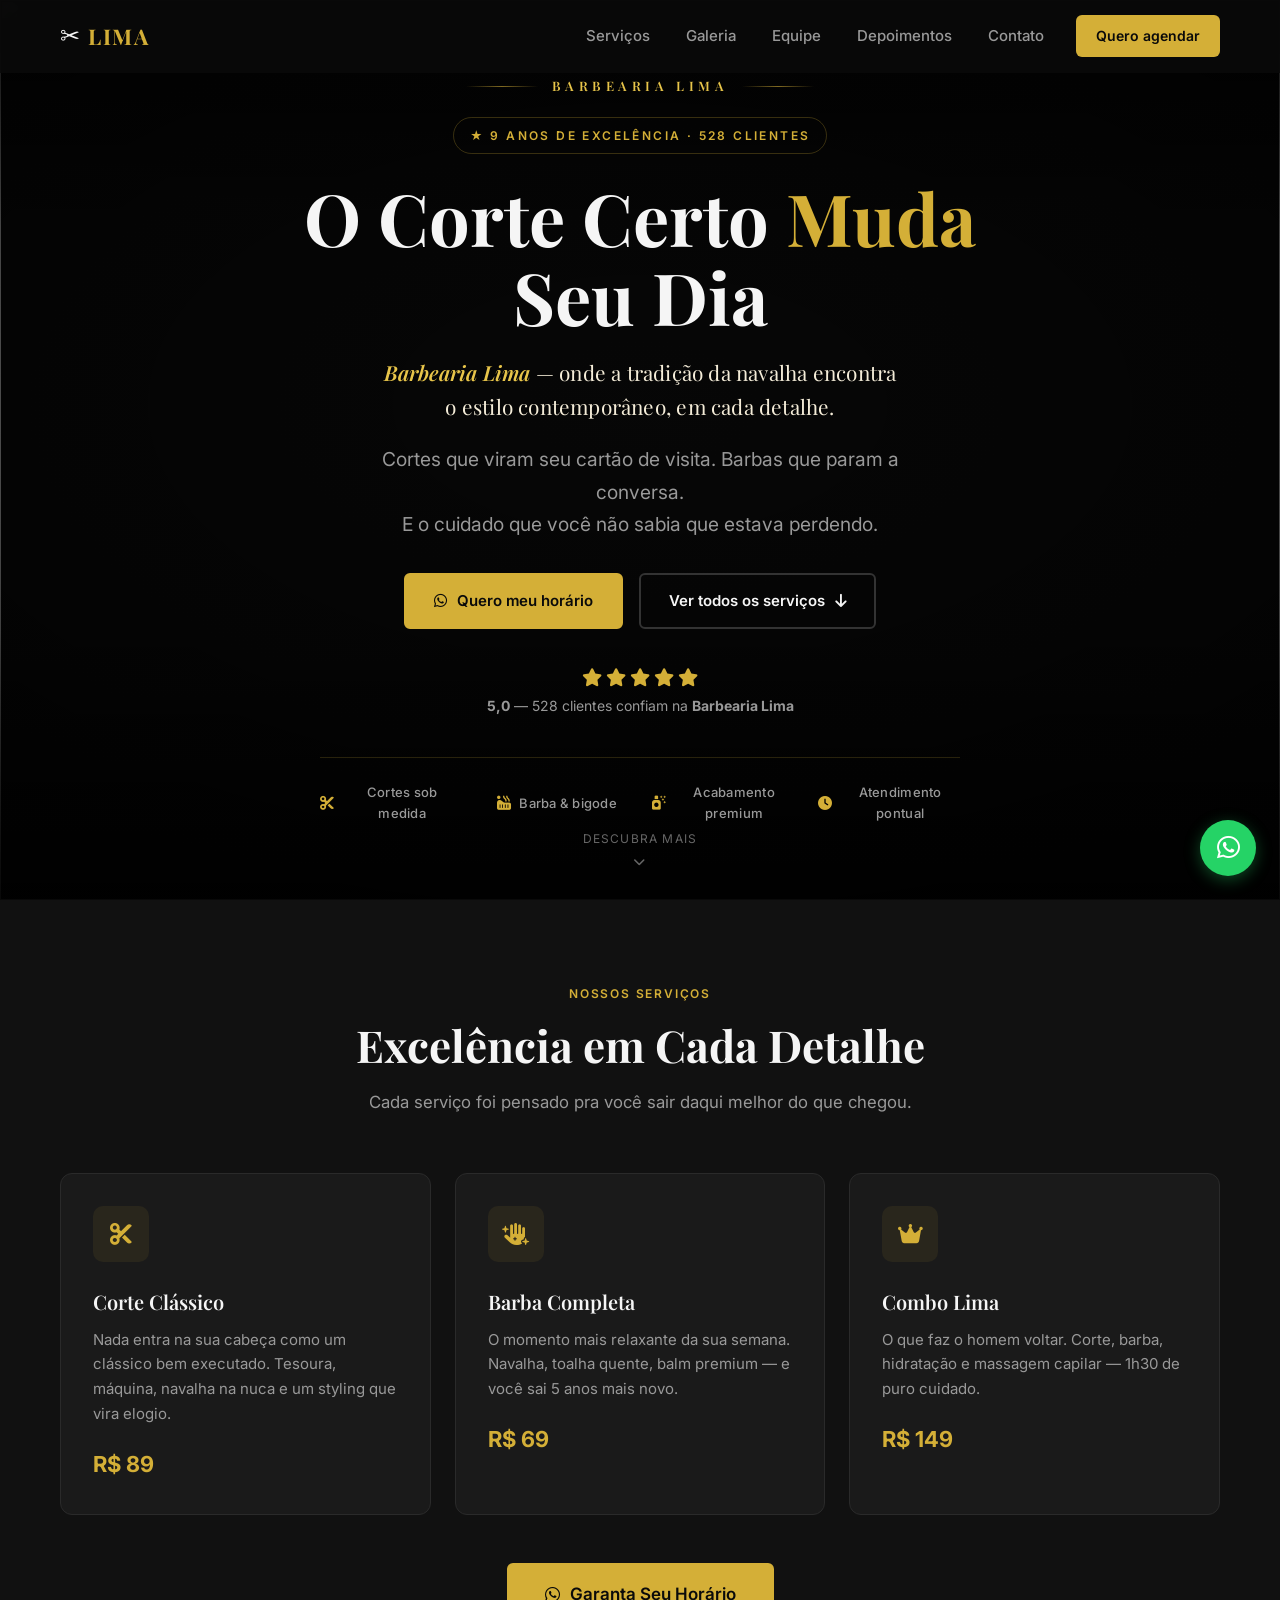
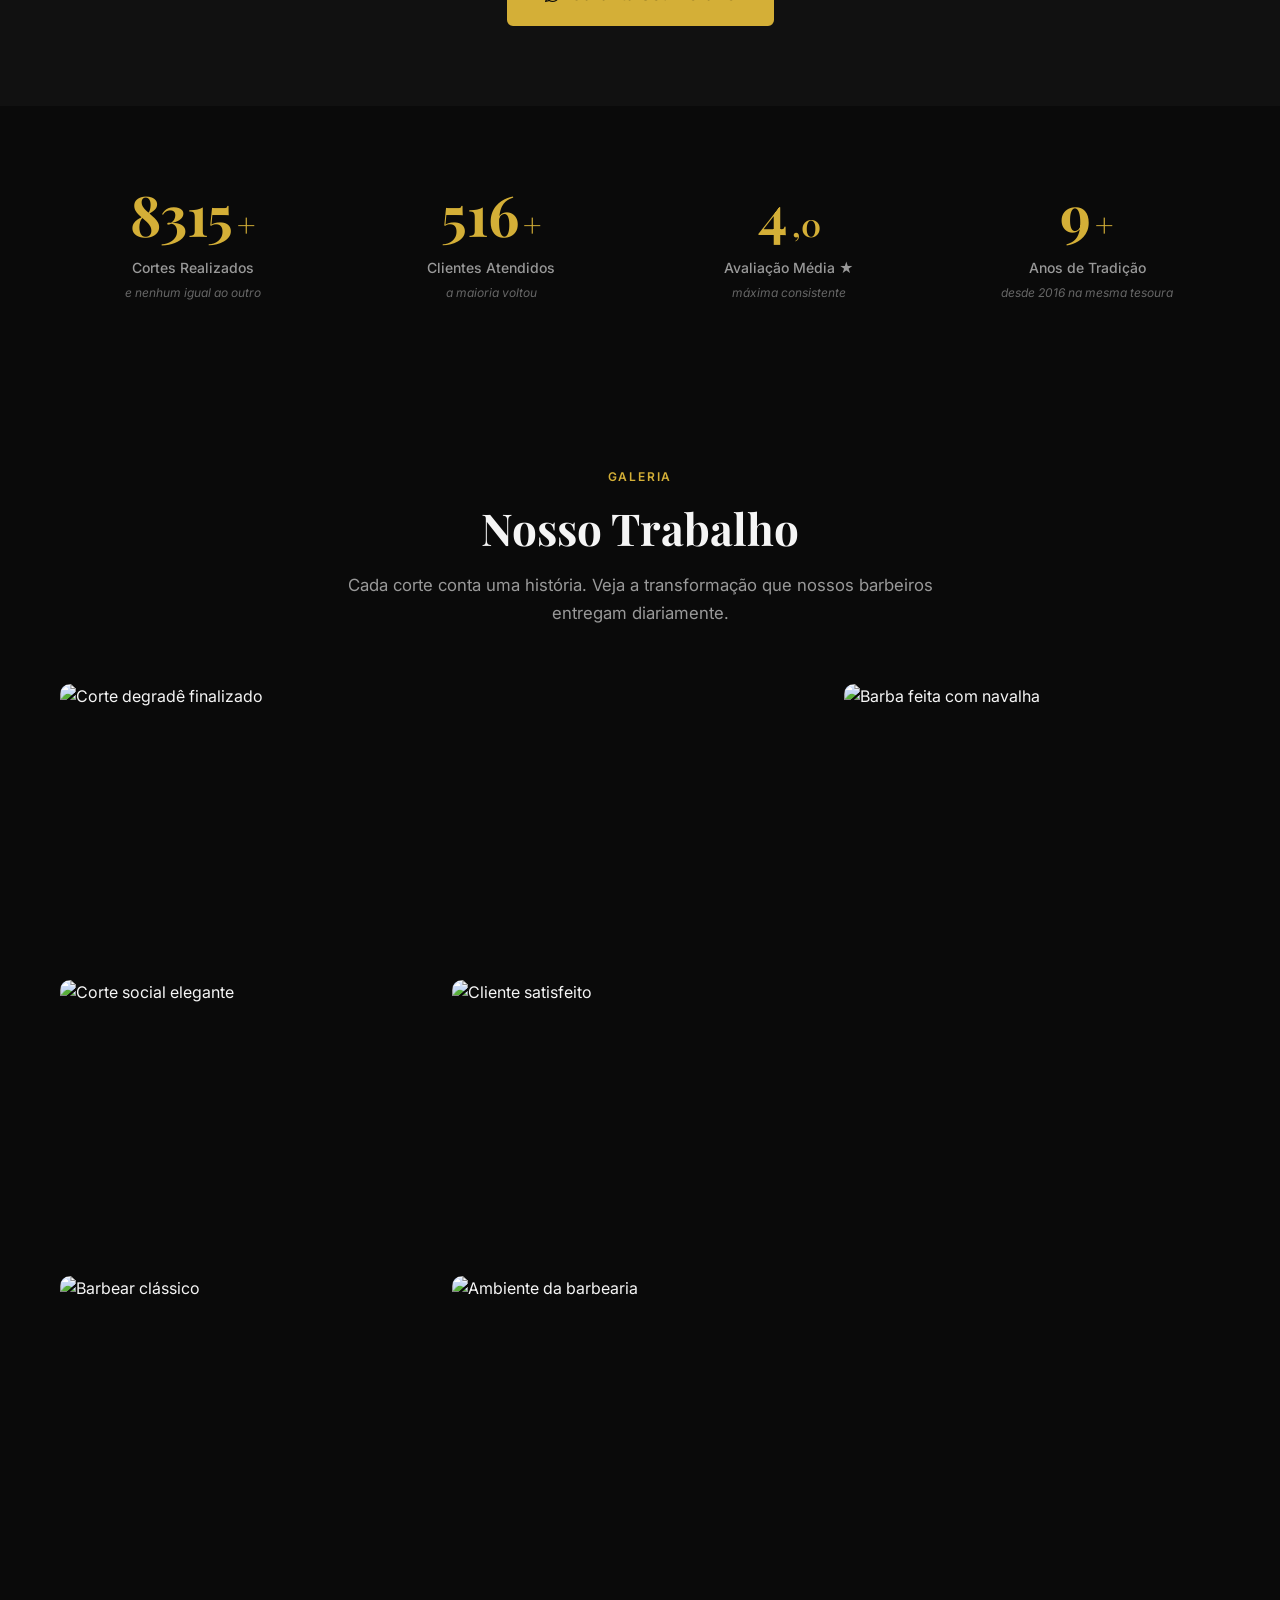
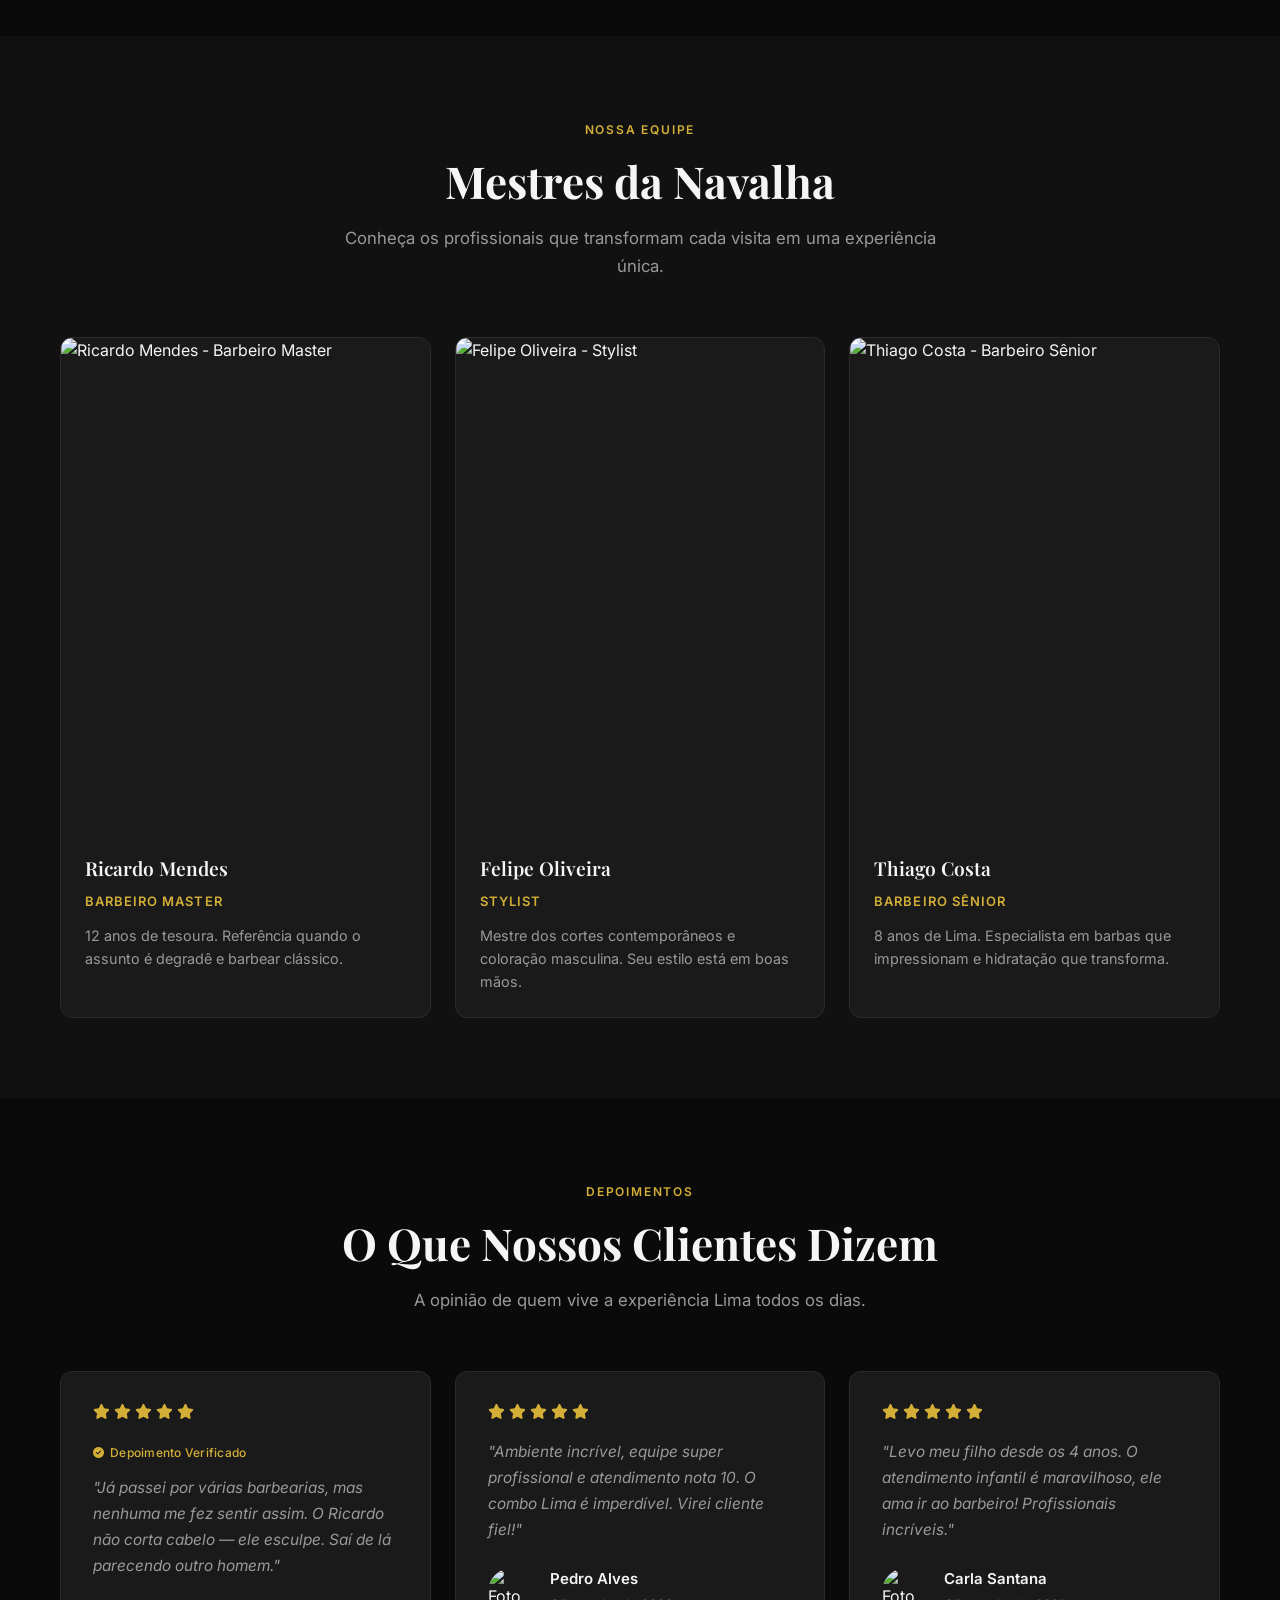
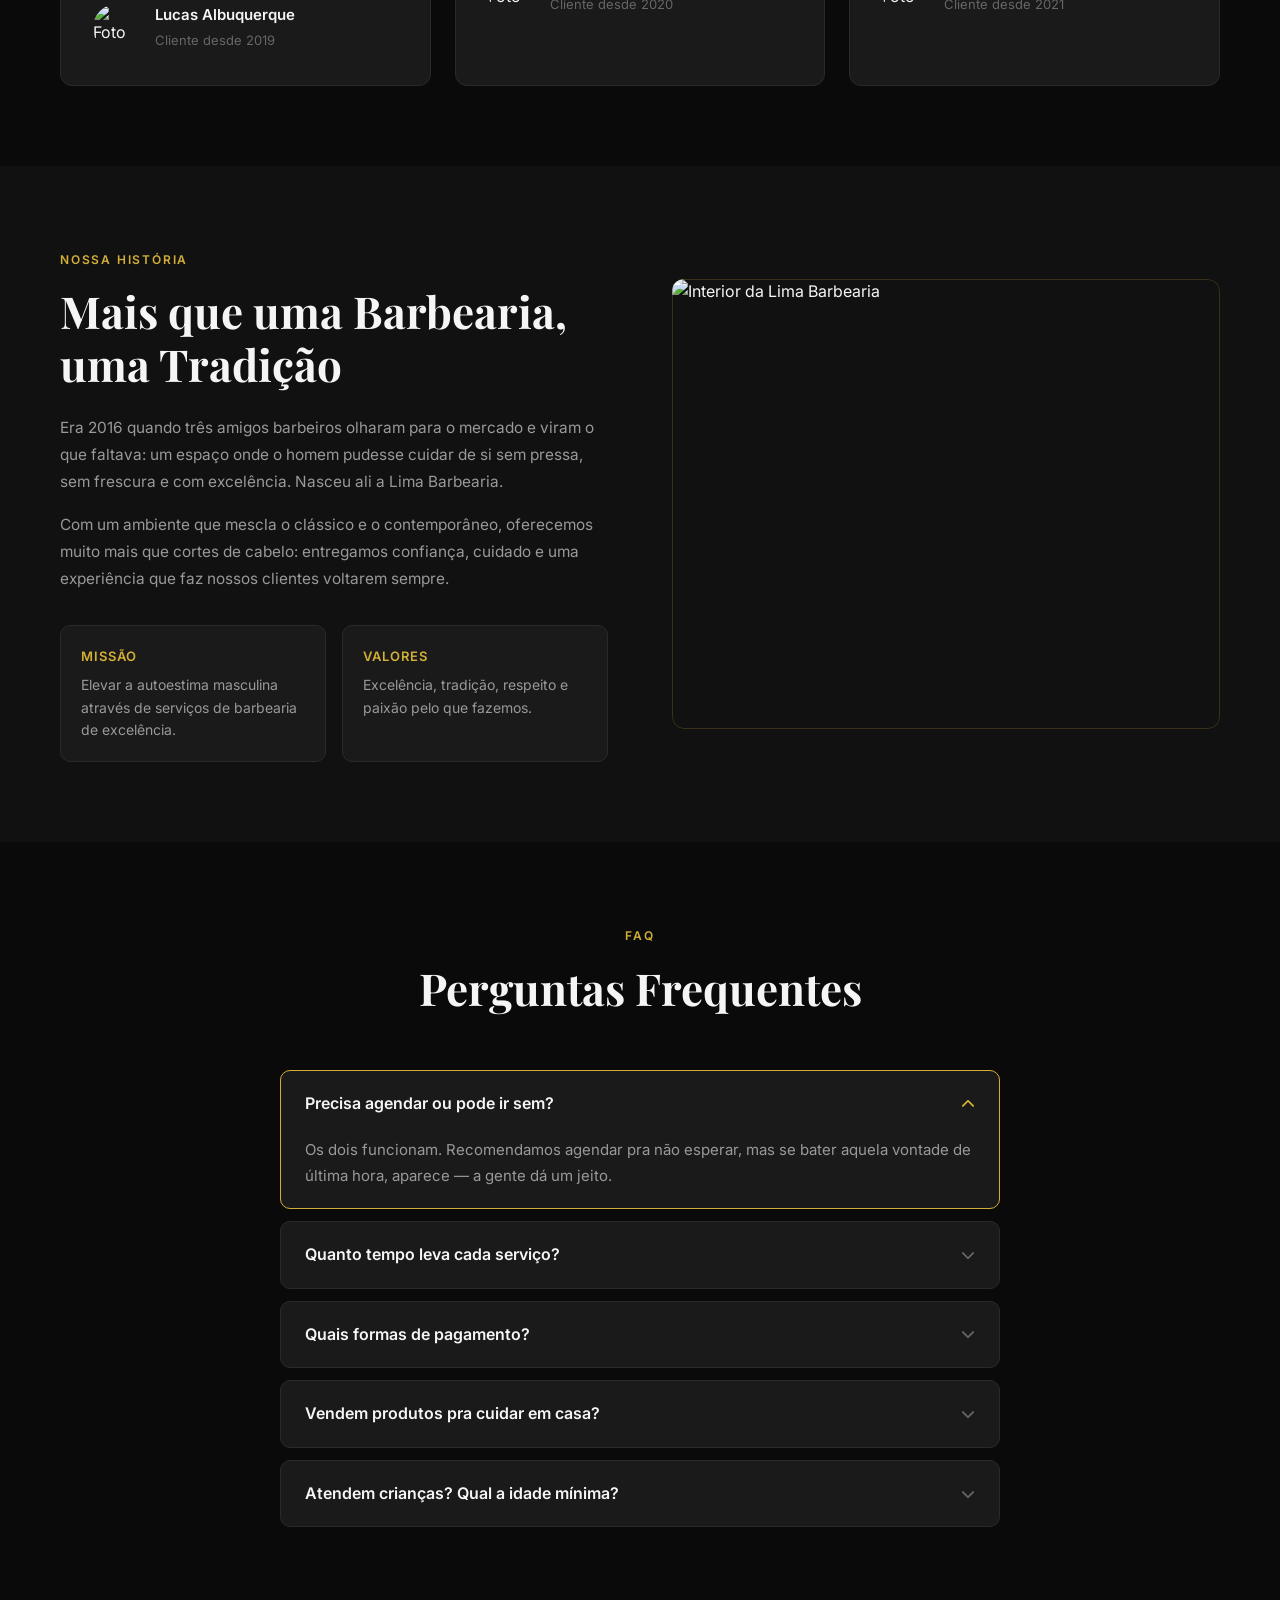
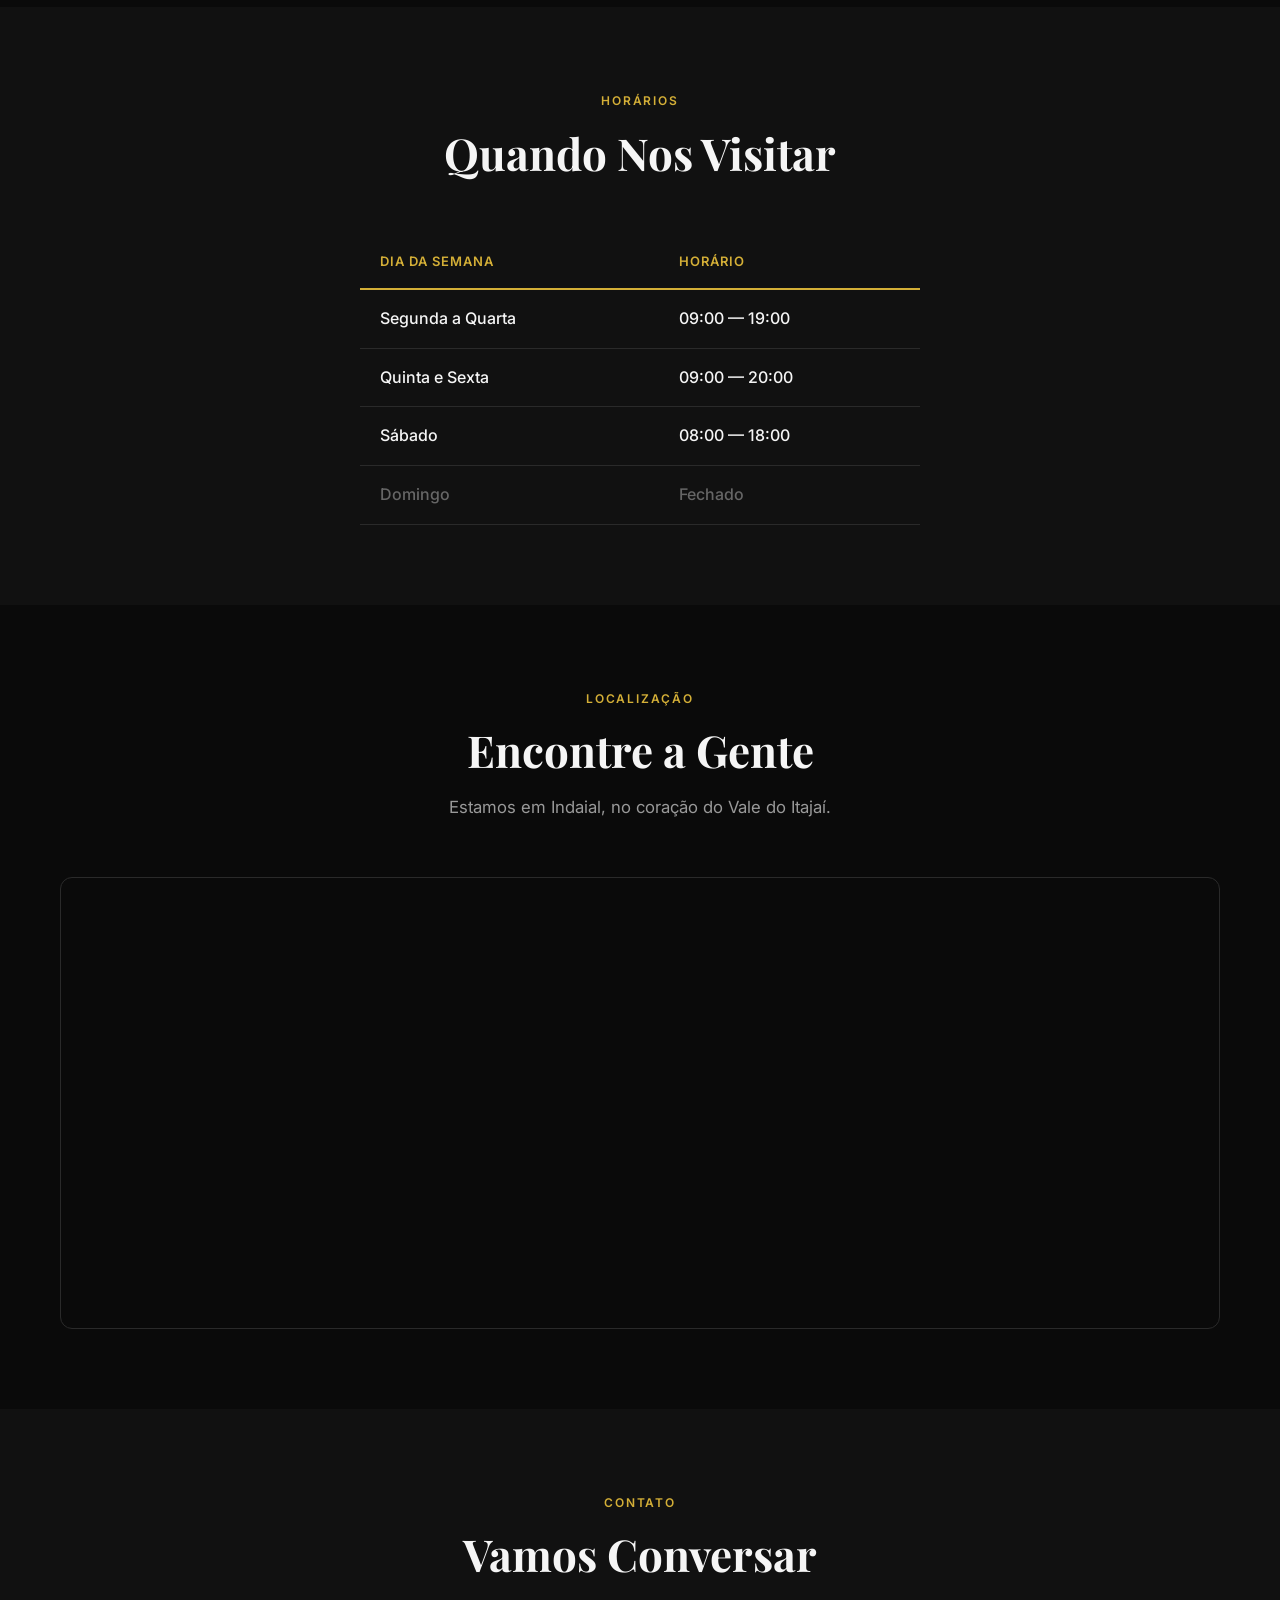
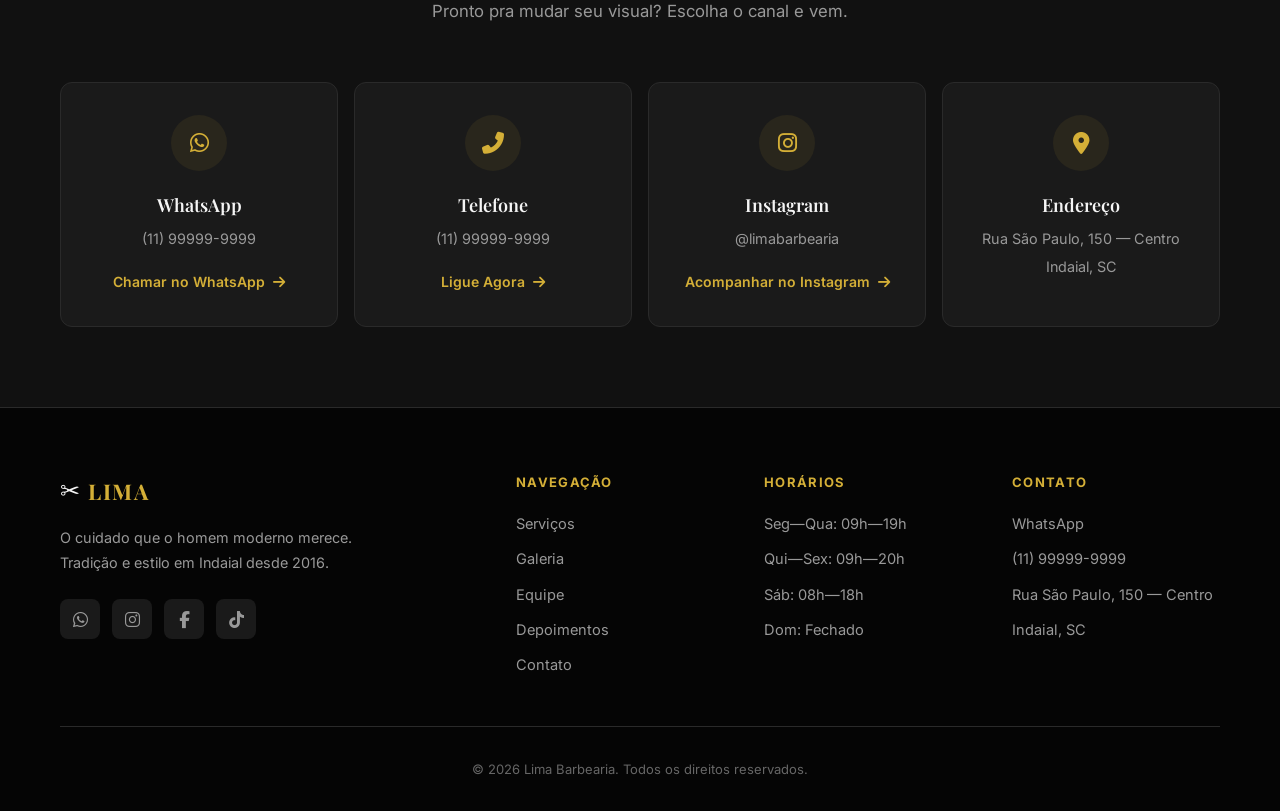
==== index.html @ 63bb7996 "Enriquece hero com identidade da Barbearia Lima (eyebrow, brand copy, pilares de servico) eOverlay c" ====
<!DOCTYPE html>
<html lang="pt-BR">
<head>
  <meta charset="UTF-8">
  <meta name="viewport" content="width=device-width, initial-scale=1.0">
  <title>Lima Barbearia | Barbearia Premium em Indaial, SC</title>
  <meta name="description" content="Cortes que viram seu cartão de visita. Barbas que impressionam. A barbearia premium que o homem moderno merece em Indaial, SC.">
  <meta name="keywords" content="barbearia, corte masculino, barba, barbeiro, Indaial, SC, grooming, barbearia premium, cabelo masculino">
  <meta name="robots" content="index, follow">
  <meta name="author" content="Lima Barbearia">
  <link rel="canonical" href="https://limabarbearia.com.br/">

  <meta property="og:type" content="website">
  <meta property="og:title" content="Lima Barbearia | Barbearia Premium em Indaial, SC">
  <meta property="og:description" content="Cortes que viram seu cartão de visita. Barbas que impressionam. A barbearia premium em Indaial, SC.">
  <meta property="og:url" content="https://limabarbearia.com.br/">
  <meta property="og:image" content="https://images.unsplash.com/photo-1599351431202-1e0f0137899a?w=1200&q=80">
  <meta property="og:locale" content="pt_BR">
  <meta property="og:site_name" content="Lima Barbearia">

  <meta name="twitter:card" content="summary_large_image">
  <meta name="twitter:title" content="Lima Barbearia | Barbearia Premium">
  <meta name="twitter:description" content="Cortes que viram seu cartão de visita. Barbas que impressionam. Agende seu horário.">
  <meta name="twitter:image" content="https://images.unsplash.com/photo-1599351431202-1e0f0137899a?w=1200&q=80">

  <link rel="icon" type="image/svg+xml" href="data:image/svg+xml,%3Csvg xmlns='http://www.w3.org/2000/svg' viewBox='0 0 100 100'%3E%3Crect width='100' height='100' rx='20' fill='%230a0a0a'/%3E%3Ctext x='50' y='68' font-size='50' text-anchor='middle' fill='%23d4af37'%3E✂%3C/text%3E%3C/svg%3E">
  <link rel="apple-touch-icon" href="data:image/svg+xml,%3Csvg xmlns='http://www.w3.org/2000/svg' viewBox='0 0 100 100'%3E%3Crect width='100' height='100' rx='20' fill='%230a0a0a'/%3E%3Ctext x='50' y='68' font-size='50' text-anchor='middle' fill='%23d4af37'%3E✂%3C/text%3E%3C/svg%3E">
  <meta name="theme-color" content="#0a0a0a">

  <link rel="preconnect" href="https://fonts.googleapis.com">
  <link rel="preconnect" href="https://fonts.gstatic.com" crossorigin>
  <link href="https://fonts.googleapis.com/css2?family=Playfair+Display:ital,wght@0,400;0,600;0,700;1,400&family=Inter:wght@300;400;500;600;700&display=swap" rel="stylesheet">
  <link rel="stylesheet" href="https://cdnjs.cloudflare.com/ajax/libs/font-awesome/6.5.1/css/all.min.css">

  <link rel="stylesheet" href="css/style.css">

  <script type="application/ld+json">
  {
    "@context": "https://schema.org",
    "@type": "LocalBusiness",
    "name": "Lima Barbearia",
    "image": "https://images.unsplash.com/photo-1599351431202-1e0f0137899a?w=1200&q=80",
    "url": "https://limabarbearia.com.br/",
    "telephone": "+5511999999999",
    "email": "contato@limabarbearia.com.br",
    "description": "Barbearia premium em Indaial, SC. Cortes, barba e grooming de alto padrão.",
    "address": {
      "@type": "PostalAddress",
      "streetAddress": "Rua São Paulo, 150",
      "addressLocality": "Indaial",
      "addressRegion": "SC",
      "postalCode": "89130-000",
      "addressCountry": "BR"
    },
    "geo": {
      "@type": "GeoCoordinates",
      "latitude": -26.8980,
      "longitude": -49.2317
    },
    "openingHoursSpecification": [
      { "@type": "OpeningHoursSpecification", "dayOfWeek": "Monday", "opens": "09:00", "closes": "19:00" },
      { "@type": "OpeningHoursSpecification", "dayOfWeek": "Tuesday", "opens": "09:00", "closes": "19:00" },
      { "@type": "OpeningHoursSpecification", "dayOfWeek": "Wednesday", "opens": "09:00", "closes": "19:00" },
      { "@type": "OpeningHoursSpecification", "dayOfWeek": "Thursday", "opens": "09:00", "closes": "20:00" },
      { "@type": "OpeningHoursSpecification", "dayOfWeek": "Friday", "opens": "09:00", "closes": "20:00" },
      { "@type": "OpeningHoursSpecification", "dayOfWeek": "Saturday", "opens": "08:00", "closes": "18:00" }
    ],
    "priceRange": "R$ 60 - R$ 200",
    "sameAs": [
      "https://instagram.com/limabarbearia",
      "https://facebook.com/limabarbearia",
      "https://wa.me/5511999999999"
    ],
    "aggregateRating": {
      "@type": "AggregateRating",
      "ratingValue": "5.0",
      "reviewCount": "528"
    }
  }
  </script>
</head>
<body>
  <a href="#main" class="skip-link">Pular para o conteúdo principal</a>

  <header class="header" id="header" role="banner">
    <div class="header__container">
      <a href="#" class="header__logo" aria-label="Lima Barbearia - Início">
        <span class="header__logo-icon">✂</span>
        <span class="header__logo-text">LIMA</span>
      </a>
      <nav class="header__nav" id="mainNav" role="navigation" aria-label="Navegação principal">
        <button class="header__nav-toggle" id="navToggle" aria-expanded="false" aria-controls="navMenu" aria-label="Abrir menu">
          <span class="header__nav-toggle-bar"></span>
          <span class="header__nav-toggle-bar"></span>
          <span class="header__nav-toggle-bar"></span>
        </button>
        <ul class="header__nav-menu" id="navMenu" role="menubar">
          <li role="none"><a href="#servicos" role="menuitem" class="header__nav-link">Serviços</a></li>
          <li role="none"><a href="#galeria" role="menuitem" class="header__nav-link">Galeria</a></li>
          <li role="none"><a href="#equipe" role="menuitem" class="header__nav-link">Equipe</a></li>
          <li role="none"><a href="#depoimentos" role="menuitem" class="header__nav-link">Depoimentos</a></li>
          <li role="none"><a href="#contato" role="menuitem" class="header__nav-link">Contato</a></li>
          <li role="none"><a href="https://wa.me/5511999999999?text=Ol%C3%A1!%20Gostaria%20de%20agendar%20um%20hor%C3%A1rio." target="_blank" rel="noopener noreferrer" role="menuitem" class="header__nav-cta">Quero agendar</a></li>
        </ul>
      </nav>
    </div>
  </header>

  <main id="main">
    <section class="hero" id="hero" aria-label="Seção principal">
      <div class="hero__overlay"></div>
      <div class="hero__bg" aria-hidden="true">
        <picture>
          <source media="(max-width: 480px)" srcset="https://images.unsplash.com/photo-1599351431202-1e0f0137899a?w=480&q=80&auto=format">
          <source media="(max-width: 768px)" srcset="https://images.unsplash.com/photo-1599351431202-1e0f0137899a?w=768&q=80&auto=format">
          <source media="(max-width: 1200px)" srcset="https://images.unsplash.com/photo-1599351431202-1e0f0137899a?w=1024&q=80&auto=format">
          <img src="https://images.unsplash.com/photo-1599351431202-1e0f0137899a?w=1920&q=80&auto=format" alt="" loading="eager" fetchpriority="high">
        </picture>
      </div>
      <div class="hero__content">
        <span class="hero__eyebrow" data-reveal>
          <span class="hero__eyebrow-line"></span>
          Barbearia Lima
          <span class="hero__eyebrow-line"></span>
        </span>
        <span class="hero__tag" data-reveal>★ 9 Anos de Excelência · 528 Clientes</span>
        <h1 class="hero__title" data-reveal>
          O Corte Certo <span class="hero__title-highlight">Muda</span><br>
          Seu Dia
        </h1>
        <p class="hero__brand" data-reveal>
          <em>Barbearia Lima</em> &mdash; onde a tradição da navalha encontra<br class="hero__break">
          o estilo contemporâneo, em cada detalhe.
        </p>
        <p class="hero__subtitle" data-reveal>
          Cortes que viram seu cartão de visita. Barbas que param a conversa.<br class="hero__break">
          E o cuidado que você não sabia que estava perdendo.
        </p>
        <div class="hero__actions" data-reveal>
          <a href="https://wa.me/5511999999999?text=Ol%C3%A1!%20Gostaria%20de%20agendar%20um%20hor%C3%A1rio.%20Sou%20cliente%20da%20Barbearia%20Lima." target="_blank" rel="noopener noreferrer" class="btn btn--primary" aria-label="Agendar horário pelo WhatsApp">
            <i class="fab fa-whatsapp" aria-hidden="true"></i>
            Quero meu horário
          </a>
          <a href="#servicos" class="btn btn--outline">
            Ver todos os serviços
            <i class="fas fa-arrow-down" aria-hidden="true"></i>
          </a>
        </div>
        <div class="hero__rating" data-reveal>
          <div class="hero__stars" aria-label="5 estrelas">
            <i class="fas fa-star" aria-hidden="true"></i>
            <i class="fas fa-star" aria-hidden="true"></i>
            <i class="fas fa-star" aria-hidden="true"></i>
            <i class="fas fa-star" aria-hidden="true"></i>
            <i class="fas fa-star" aria-hidden="true"></i>
          </div>
          <span class="hero__rating-text">
            <strong>5,0</strong> — 528 clientes confiam na <strong>Barbearia Lima</strong>
          </span>
        </div>
        <ul class="hero__pillars" data-reveal>
          <li class="hero__pillar">
            <i class="fas fa-scissors" aria-hidden="true"></i>
            <span>Cortes sob medida</span>
          </li>
          <li class="hero__pillar">
            <i class="fas fa-hot-tub-person" aria-hidden="true"></i>
            <span>Barba & bigode</span>
          </li>
          <li class="hero__pillar">
            <i class="fas fa-spray-can-sparkles" aria-hidden="true"></i>
            <span>Acabamento premium</span>
          </li>
          <li class="hero__pillar">
            <i class="fas fa-clock" aria-hidden="true"></i>
            <span>Atendimento pontual</span>
          </li>
        </ul>
      </div>
      <div class="hero__scroll" aria-hidden="true">
        <span>Descubra mais</span>
        <i class="fas fa-chevron-down"></i>
      </div>
    </section>

    <section class="section services" id="servicos" aria-labelledby="services-title">
      <div class="container">
        <div class="section__header" data-reveal>
          <span class="section__tag">Nossos Serviços</span>
          <h2 class="section__title" id="services-title">Excelência em Cada Detalhe</h2>
          <p class="section__desc">Cada serviço foi pensado pra você sair daqui melhor do que chegou.</p>
        </div>
        <div class="services__grid">
          <article class="service-card" data-reveal>
            <div class="service-card__icon" aria-hidden="true">
              <i class="fas fa-cut"></i>
            </div>
            <h3 class="service-card__title">Corte Clássico</h3>
            <p class="service-card__desc">Nada entra na sua cabeça como um clássico bem executado. Tesoura, máquina, navalha na nuca e um styling que vira elogio.</p>
            <span class="service-card__price">R$ 89</span>
          </article>
          <article class="service-card" data-reveal>
            <div class="service-card__icon" aria-hidden="true">
              <i class="fas fa-hand-sparkles"></i>
            </div>
            <h3 class="service-card__title">Barba Completa</h3>
            <p class="service-card__desc">O momento mais relaxante da sua semana. Navalha, toalha quente, balm premium — e você sai 5 anos mais novo.</p>
            <span class="service-card__price">R$ 69</span>
          </article>
          <article class="service-card" data-reveal>
            <div class="service-card__icon" aria-hidden="true">
              <i class="fas fa-crown"></i>
            </div>
            <h3 class="service-card__title">Combo Lima</h3>
            <p class="service-card__desc">O que faz o homem voltar. Corte, barba, hidratação e massagem capilar — 1h30 de puro cuidado.</p>
            <span class="service-card__price">R$ 149</span>
          </article>
          
        </div>
        <div class="services__cta" data-reveal>
          <a href="https://wa.me/5511999999999?text=Ol%C3%A1!%20Quero%20agendar%20um%20hor%C3%A1rio." target="_blank" rel="noopener noreferrer" class="btn btn--primary btn--lg">
            <i class="fab fa-whatsapp" aria-hidden="true"></i>
            Garanta Seu Horário
          </a>
        </div>
      </div>
    </section>

    <section class="section numbers" id="numeros" aria-label="Números da empresa">
      <div class="container">
        <div class="numbers__grid">
          <div class="number-item" data-reveal>
            <span class="number-item__value" data-count="8500">0</span>
            <span class="number-item__suffix">+</span>
            <span class="number-item__label">Cortes Realizados</span>
            <span class="number-item__micro">e nenhum igual ao outro</span>
          </div>
          <div class="number-item" data-reveal>
            <span class="number-item__value" data-count="528">0</span>
            <span class="number-item__suffix">+</span>
            <span class="number-item__label">Clientes Atendidos</span>
            <span class="number-item__micro">a maioria voltou</span>
          </div>
          <div class="number-item" data-reveal>
            <span class="number-item__value" data-count="5">0</span>
            <span class="number-item__suffix">,0</span>
            <span class="number-item__label">Avaliação Média ★</span>
            <span class="number-item__micro">máxima consistente</span>
          </div>
          <div class="number-item" data-reveal>
            <span class="number-item__value" data-count="10">0</span>
            <span class="number-item__suffix">+</span>
            <span class="number-item__label">Anos de Tradição</span>
            <span class="number-item__micro">desde 2016 na mesma tesoura</span>
          </div>
        </div>
      </div>
    </section>

    <section class="section gallery" id="galeria" aria-labelledby="gallery-title">
      <div class="container">
        <div class="section__header" data-reveal>
          <span class="section__tag">Galeria</span>
          <h2 class="section__title" id="gallery-title">Nosso Trabalho</h2>
          <p class="section__desc">Cada corte conta uma história. Veja a transformação que nossos barbeiros entregam diariamente.</p>
        </div>
        <div class="gallery__grid">
          <figure class="gallery__item gallery__item--wide" data-reveal>
            <img src="https://images.unsplash.com/photo-1621607512214-68297480165e?w=600&q=85&auto=format" alt="Corte degradê finalizado" loading="lazy">
            <figcaption class="gallery__caption">
              <span>Degradê que vira elogio</span>
            </figcaption>
          </figure>
          <figure class="gallery__item gallery__item--tall" data-reveal>
            <img src="https://images.unsplash.com/photo-1596728325488-58c87691e9af?w=600&q=85&auto=format" alt="Barba feita com navalha" loading="lazy">
            <figcaption class="gallery__caption">
              <span>Barba que para a conversa</span>
            </figcaption>
          </figure>
          <figure class="gallery__item" data-reveal>
            <img src="https://images.unsplash.com/photo-1507003211169-0a1dd7228f2d?w=600&q=85&auto=format" alt="Corte social elegante" loading="lazy">
            <figcaption class="gallery__caption">
              <span>Corte que abre portas</span>
            </figcaption>
          </figure>
          <figure class="gallery__item" data-reveal>
            <img src="https://images.unsplash.com/photo-1472099645785-5658abf4ff4e?w=600&q=85&auto=format" alt="Cliente satisfeito" loading="lazy">
            <figcaption class="gallery__caption">
              <span>Autoestima na medida</span>
            </figcaption>
          </figure>
          <figure class="gallery__item" data-reveal>
            <img src="https://images.unsplash.com/photo-1500648767791-00dcc994a43e?w=600&q=85&auto=format" alt="Barbear clássico" loading="lazy">
            <figcaption class="gallery__caption">
              <span>30 minutos de paz</span>
            </figcaption>
          </figure>
          <figure class="gallery__item gallery__item--wide" data-reveal>
            <img src="https://images.unsplash.com/photo-1560869713-7d0a29430803?w=600&q=85&auto=format" alt="Ambiente da barbearia" loading="lazy">
            <figcaption class="gallery__caption">
              <span>Seu novo lugar favorito</span>
            </figcaption>
          </figure>
        </div>
      </div>
    </section>

    <section class="section team" id="equipe" aria-labelledby="team-title">
      <div class="container">
        <div class="section__header" data-reveal>
          <span class="section__tag">Nossa Equipe</span>
          <h2 class="section__title" id="team-title">Mestres da Navalha</h2>
          <p class="section__desc">Conheça os profissionais que transformam cada visita em uma experiência única.</p>
        </div>
        <div class="team__grid">
          <article class="team-card" data-reveal>
            <div class="team-card__image">
              <img src="https://images.unsplash.com/photo-1560250097-0b93528c311a?w=800&q=90&auto=format" alt="Ricardo Mendes - Barbeiro Master" loading="lazy">
            </div>
            <div class="team-card__info">
              <h3 class="team-card__name">Ricardo Mendes</h3>
              <span class="team-card__role">Barbeiro Master</span>
              <p class="team-card__bio">12 anos de tesoura. Referência quando o assunto é degradê e barbear clássico.</p>
            </div>
          </article>
          <article class="team-card" data-reveal>
            <div class="team-card__image">
              <img src="https://images.unsplash.com/photo-1506794778202-cad84cf45f1d?w=800&q=90&auto=format" alt="Felipe Oliveira - Stylist" loading="lazy">
            </div>
            <div class="team-card__info">
              <h3 class="team-card__name">Felipe Oliveira</h3>
              <span class="team-card__role">Stylist</span>
              <p class="team-card__bio">Mestre dos cortes contemporâneos e coloração masculina. Seu estilo está em boas mãos.</p>
            </div>
          </article>
          <article class="team-card" data-reveal>
            <div class="team-card__image">
              <img src="https://images.unsplash.com/photo-1504257432389-52343af06ae3?w=800&q=90&auto=format" alt="Thiago Costa - Barbeiro Sênior" loading="lazy">
            </div>
            <div class="team-card__info">
              <h3 class="team-card__name">Thiago Costa</h3>
              <span class="team-card__role">Barbeiro Sênior</span>
              <p class="team-card__bio">8 anos de Lima. Especialista em barbas que impressionam e hidratação que transforma.</p>
            </div>
          </article>
        </div>
      </div>
    </section>

    <section class="section testimonials" id="depoimentos" aria-labelledby="testimonials-title">
      <div class="container">
        <div class="section__header" data-reveal>
          <span class="section__tag">Depoimentos</span>
          <h2 class="section__title" id="testimonials-title">O Que Nossos Clientes Dizem</h2>
          <p class="section__desc">A opinião de quem vive a experiência Lima todos os dias.</p>
        </div>
        <div class="testimonials__grid">
          <blockquote class="testimonial-card" data-reveal>
            <div class="testimonial-card__stars" aria-label="5 estrelas">
              <i class="fas fa-star" aria-hidden="true"></i>
              <i class="fas fa-star" aria-hidden="true"></i>
              <i class="fas fa-star" aria-hidden="true"></i>
              <i class="fas fa-star" aria-hidden="true"></i>
              <i class="fas fa-star" aria-hidden="true"></i>
            </div>
            <span class="testimonial-card__badge"><i class="fas fa-check-circle" aria-hidden="true"></i> Depoimento Verificado</span>
            <p class="testimonial-card__text">"Já passei por várias barbearias, mas nenhuma me fez sentir assim. O Ricardo não corta cabelo — ele esculpe. Saí de lá parecendo outro homem."</p>
            <footer class="testimonial-card__author">
              <img src="https://images.unsplash.com/photo-1507003211169-0a1dd7228f2d?w=80&q=80&auto=format" alt="Foto de Lucas Albuquerque" loading="lazy">
              <div>
                <cite>Lucas Albuquerque</cite>
                <span>Cliente desde 2019</span>
              </div>
            </footer>
          </blockquote>
          <blockquote class="testimonial-card" data-reveal>
            <div class="testimonial-card__stars" aria-label="5 estrelas">
              <i class="fas fa-star" aria-hidden="true"></i>
              <i class="fas fa-star" aria-hidden="true"></i>
              <i class="fas fa-star" aria-hidden="true"></i>
              <i class="fas fa-star" aria-hidden="true"></i>
              <i class="fas fa-star" aria-hidden="true"></i>
            </div>
            <p class="testimonial-card__text">"Ambiente incrível, equipe super profissional e atendimento nota 10. O combo Lima é imperdível. Virei cliente fiel!"</p>
            <footer class="testimonial-card__author">
              <img src="https://images.unsplash.com/photo-1472099645785-5658abf4ff4e?w=80&q=80&auto=format" alt="Foto de Pedro Alves" loading="lazy">
              <div>
                <cite>Pedro Alves</cite>
                <span>Cliente desde 2020</span>
              </div>
            </footer>
          </blockquote>
          <blockquote class="testimonial-card" data-reveal>
            <div class="testimonial-card__stars" aria-label="5 estrelas">
              <i class="fas fa-star" aria-hidden="true"></i>
              <i class="fas fa-star" aria-hidden="true"></i>
              <i class="fas fa-star" aria-hidden="true"></i>
              <i class="fas fa-star" aria-hidden="true"></i>
              <i class="fas fa-star" aria-hidden="true"></i>
            </div>
            <p class="testimonial-card__text">"Levo meu filho desde os 4 anos. O atendimento infantil é maravilhoso, ele ama ir ao barbeiro! Profissionais incríveis."</p>
            <footer class="testimonial-card__author">
              <img src="https://images.unsplash.com/photo-1500648767791-00dcc994a43e?w=80&q=80&auto=format" alt="Foto de Carla Santana" loading="lazy">
              <div>
                <cite>Carla Santana</cite>
                <span>Cliente desde 2021</span>
              </div>
            </footer>
          </blockquote>
        </div>
      </div>
    </section>

    <section class="section about" id="sobre" aria-labelledby="about-title">
      <div class="container">
        <div class="about__wrapper">
          <div class="about__content" data-reveal>
            <span class="section__tag">Nossa História</span>
            <h2 class="section__title" id="about-title">Mais que uma Barbearia,<br>uma Tradição</h2>
            <div class="about__text">
              <p>Era 2016 quando três amigos barbeiros olharam para o mercado e viram o que faltava: um espaço onde o homem pudesse cuidar de si sem pressa, sem frescura e com excelência. Nasceu ali a Lima Barbearia.</p>
              <p>Com um ambiente que mescla o clássico e o contemporâneo, oferecemos muito mais que cortes de cabelo: entregamos confiança, cuidado e uma experiência que faz nossos clientes voltarem sempre.</p>
            </div>
            <div class="about__mission">
              <div class="about__mission-item">
                <strong>Missão</strong>
                <p>Elevar a autoestima masculina através de serviços de barbearia de excelência.</p>
              </div>
              <div class="about__mission-item">
                <strong>Valores</strong>
                <p>Excelência, tradição, respeito e paixão pelo que fazemos.</p>
              </div>
            </div>
          </div>
          <div class="about__image" data-reveal>
            <img src="https://images.unsplash.com/photo-1599351431202-1e0f0137899a?w=700&q=85&auto=format" alt="Interior da Lima Barbearia" loading="lazy">
          </div>
        </div>
      </div>
    </section>

    <section class="section faq" id="faq" aria-labelledby="faq-title">
      <div class="container">
        <div class="section__header" data-reveal>
          <span class="section__tag">FAQ</span>
          <h2 class="section__title" id="faq-title">Perguntas Frequentes</h2>
        </div>
        <div class="faq__list" data-reveal>
          <details class="faq__item" open>
            <summary class="faq__question">
              <span>Precisa agendar ou pode ir sem?</span>
              <i class="fas fa-chevron-down faq__icon" aria-hidden="true"></i>
            </summary>
            <div class="faq__answer">
              <p>Os dois funcionam. Recomendamos agendar pra não esperar, mas se bater aquela vontade de última hora, aparece — a gente dá um jeito.</p>
            </div>
          </details>
          <details class="faq__item">
            <summary class="faq__question">
              <span>Quanto tempo leva cada serviço?</span>
              <i class="fas fa-chevron-down faq__icon" aria-hidden="true"></i>
            </summary>
            <div class="faq__answer">
              <p>Corte leva uns 40 min. Barba completa, 30. O Combo Lima é pra quem não quer pressa: 1h30 de cuidado.</p>
            </div>
          </details>
          <details class="faq__item">
            <summary class="faq__question">
              <span>Quais formas de pagamento?</span>
              <i class="fas fa-chevron-down faq__icon" aria-hidden="true"></i>
            </summary>
            <div class="faq__answer">
              <p>Dinheiro, cartão (crédito e débito), PIX e vale-presente Lima. Do seu jeito.</p>
            </div>
          </details>
          <details class="faq__item">
            <summary class="faq__question">
              <span>Vendem produtos pra cuidar em casa?</span>
              <i class="fas fa-chevron-down faq__icon" aria-hidden="true"></i>
            </summary>
            <div class="faq__answer">
              <p>Sim! Pomadas, óleos para barba, shampoos profissionais. Pergunte pra nossa equipe qual produto combina com você.</p>
            </div>
          </details>
          <details class="faq__item">
            <summary class="faq__question">
              <span>Atendem crianças? Qual a idade mínima?</span>
              <i class="fas fa-chevron-down faq__icon" aria-hidden="true"></i>
            </summary>
            <div class="faq__answer">
              <p>A partir de 3 anos. Os pequenos adoram — e os pais também. Ambiente acolhedor e profissionais que sabem lidar com criança.</p>
            </div>
          </details>
        </div>
      </div>
    </section>

    <section class="section hours" id="horarios" aria-labelledby="hours-title">
      <div class="container">
        <div class="section__header" data-reveal>
          <span class="section__tag">Horários</span>
          <h2 class="section__title" id="hours-title">Quando Nos Visitar</h2>
        </div>
        <div class="hours__table-wrapper" data-reveal>
          <table class="hours__table" aria-label="Horários de funcionamento">
            <thead>
              <tr>
                <th scope="col">Dia da Semana</th>
                <th scope="col">Horário</th>
              </tr>
            </thead>
            <tbody>
              <tr>
                <td>Segunda a Quarta</td>
                <td>09:00 — 19:00</td>
              </tr>
              <tr>
                <td>Quinta e Sexta</td>
                <td>09:00 — 20:00</td>
              </tr>
              <tr>
                <td>Sábado</td>
                <td>08:00 — 18:00</td>
              </tr>
              <tr class="hours__closed">
                <td>Domingo</td>
                <td>Fechado</td>
              </tr>
            </tbody>
          </table>
        </div>
      </div>
    </section>

    <section class="section map" id="localizacao" aria-labelledby="map-title">
      <div class="container">
        <div class="section__header" data-reveal>
          <span class="section__tag">Localização</span>
          <h2 class="section__title" id="map-title">Encontre a Gente</h2>
          <p class="section__desc">Estamos em Indaial, no coração do Vale do Itajaí.</p>
        </div>
        <div class="map__container" data-reveal>
          <iframe
            title="Mapa da Lima Barbearia"
            src="https://www.openstreetmap.org/export/embed.html?bbox=-49.2500,-26.9100,-49.2100,-26.8800&amp;layer=mapnik&amp;marker=-26.8973,-49.2317"
            width="100%"
            height="450"
            style="border:0;"
            allowfullscreen=""
            loading="lazy"
            referrerpolicy="no-referrer-when-downgrade">
          </iframe>
        </div>
      </div>
    </section>

    <section class="section contact" id="contato" aria-labelledby="contact-title">
      <div class="container">
        <div class="section__header" data-reveal>
          <span class="section__tag">Contato</span>
          <h2 class="section__title" id="contact-title">Vamos Conversar</h2>
          <p class="section__desc">Pronto pra mudar seu visual? Escolha o canal e vem.</p>
        </div>
        <div class="contact__grid" data-reveal>
          <a href="https://wa.me/5511999999999" target="_blank" rel="noopener noreferrer" class="contact__card" aria-label="Fale conosco pelo WhatsApp">
            <div class="contact__card-icon" aria-hidden="true">
              <i class="fab fa-whatsapp"></i>
            </div>
            <h3 class="contact__card-title">WhatsApp</h3>
            <p class="contact__card-info">(11) 99999-9999</p>
            <span class="contact__card-action">Chamar no WhatsApp <i class="fas fa-arrow-right" aria-hidden="true"></i></span>
          </a>
          <a href="tel:+5511999999999" class="contact__card" aria-label="Ligue para nós">
            <div class="contact__card-icon" aria-hidden="true">
              <i class="fas fa-phone-alt"></i>
            </div>
            <h3 class="contact__card-title">Telefone</h3>
            <p class="contact__card-info">(11) 99999-9999</p>
            <span class="contact__card-action">Ligue Agora <i class="fas fa-arrow-right" aria-hidden="true"></i></span>
          </a>
          <a href="https://instagram.com/limabarbearia" target="_blank" rel="noopener noreferrer" class="contact__card" aria-label="Siga-nos no Instagram">
            <div class="contact__card-icon" aria-hidden="true">
              <i class="fab fa-instagram"></i>
            </div>
            <h3 class="contact__card-title">Instagram</h3>
            <p class="contact__card-info">@limabarbearia</p>
            <span class="contact__card-action">Acompanhar no Instagram <i class="fas fa-arrow-right" aria-hidden="true"></i></span>
          </a>
          <div class="contact__card">
            <div class="contact__card-icon" aria-hidden="true">
              <i class="fas fa-map-marker-alt"></i>
            </div>
            <h3 class="contact__card-title">Endereço</h3>
            <p class="contact__card-info">Rua São Paulo, 150 — Centro</p>
            <p class="contact__card-info">Indaial, SC</p>
          </div>
        </div>
      </div>
    </section>
  </main>

  <footer class="footer" role="contentinfo">
    <div class="container">
      <div class="footer__grid">
        <div class="footer__brand">
          <a href="#" class="footer__logo" aria-label="Lima Barbearia">
            <span class="footer__logo-icon">✂</span>
            <span class="footer__logo-text">LIMA</span>
          </a>
          <p class="footer__desc">O cuidado que o homem moderno merece. Tradição e estilo em Indaial desde 2016.</p>
          <div class="footer__social">
            <a href="https://wa.me/5511999999999" target="_blank" rel="noopener noreferrer" aria-label="WhatsApp">
              <i class="fab fa-whatsapp" aria-hidden="true"></i>
            </a>
            <a href="https://instagram.com/limabarbearia" target="_blank" rel="noopener noreferrer" aria-label="Instagram">
              <i class="fab fa-instagram" aria-hidden="true"></i>
            </a>
            <a href="https://facebook.com/limabarbearia" target="_blank" rel="noopener noreferrer" aria-label="Facebook">
              <i class="fab fa-facebook-f" aria-hidden="true"></i>
            </a>
            <a href="https://tiktok.com/@limabarbearia" target="_blank" rel="noopener noreferrer" aria-label="TikTok">
              <i class="fab fa-tiktok" aria-hidden="true"></i>
            </a>
          </div>
        </div>
        <div class="footer__links">
          <h3 class="footer__links-title">Navegação</h3>
          <ul>
            <li><a href="#servicos">Serviços</a></li>
            <li><a href="#galeria">Galeria</a></li>
            <li><a href="#equipe">Equipe</a></li>
            <li><a href="#depoimentos">Depoimentos</a></li>
            <li><a href="#contato">Contato</a></li>
          </ul>
        </div>
        <div class="footer__links">
          <h3 class="footer__links-title">Horários</h3>
          <ul>
            <li>Seg—Qua: 09h—19h</li>
            <li>Qui—Sex: 09h—20h</li>
            <li>Sáb: 08h—18h</li>
            <li>Dom: Fechado</li>
          </ul>
        </div>
        <div class="footer__links">
          <h3 class="footer__links-title">Contato</h3>
          <ul>
            <li><a href="https://wa.me/5511999999999">WhatsApp</a></li>
            <li><a href="tel:+5511999999999">(11) 99999-9999</a></li>
            <li>Rua São Paulo, 150 — Centro</li>
            <li>Indaial, SC</li>
          </ul>
        </div>
      </div>
      <div class="footer__bottom">
        <p class="footer__copyright">&copy; 2026 Lima Barbearia. Todos os direitos reservados.</p>
      </div>
    </div>
  </footer>

  <a href="https://wa.me/5511999999999?text=Ol%C3%A1!%20Gostaria%20de%20agendar%20um%20hor%C3%A1rio." target="_blank" rel="noopener noreferrer" class="whatsapp-float" aria-label="Fale conosco pelo WhatsApp">
    <i class="fab fa-whatsapp" aria-hidden="true"></i>
  </a>

  <button class="back-to-top" id="backToTop" aria-label="Voltar ao topo">
    <i class="fas fa-chevron-up" aria-hidden="true"></i>
  </button>

  <script src="js/main.js" defer></script>
</body>
</html>
---- css/style.css ----
/* ============================================
   LIMA BARBEARIA — Premium Barbershop
   ============================================ */

/* ---- Variables ---- */
:root {
  --color-bg: #0a0a0a;
  --color-bg-alt: #111111;
  --color-bg-card: #1a1a1a;
  --color-bg-elevated: #222222;
  --color-text: #f5f5f5;
  --color-text-secondary: #999999;
  --color-text-muted: #666666;
  --color-gold: #d4af37;
  --color-gold-light: #e8c54a;
  --color-gold-dark: #b8962e;
  --color-border: #2a2a2a;
  --color-border-light: #333333;

  --font-heading: 'Playfair Display', Georgia, serif;
  --font-body: 'Inter', -apple-system, BlinkMacSystemFont, sans-serif;

  --container-max: 1200px;
  --container-padding: 1.25rem;
  --section-spacing: 5rem;
  --section-spacing-sm: 3rem;

  --transition-fast: 200ms ease;
  --transition-base: 300ms ease;
  --transition-slow: 500ms ease;

  --shadow-sm: 0 1px 3px rgba(0, 0, 0, 0.3);
  --shadow-md: 0 4px 12px rgba(0, 0, 0, 0.4);
  --shadow-lg: 0 8px 30px rgba(0, 0, 0, 0.5);
  --shadow-gold: 0 0 20px rgba(212, 175, 55, 0.15);
}

/* ---- Reset ---- */
*,
*::before,
*::after {
  margin: 0;
  padding: 0;
  box-sizing: border-box;
}

html {
  scroll-behavior: smooth;
  scroll-padding-top: 5rem;
}

body {
  font-family: var(--font-body);
  background-color: var(--color-bg);
  color: var(--color-text);
  line-height: 1.6;
  -webkit-font-smoothing: antialiased;
  -moz-osx-font-smoothing: grayscale;
  overflow-x: hidden;
}

img {
  display: block;
  max-width: 100%;
  height: auto;
}

a {
  color: inherit;
  text-decoration: none;
}

ul {
  list-style: none;
}

button {
  font: inherit;
  color: inherit;
  border: none;
  background: none;
  cursor: pointer;
}

/* ---- Skip Link ---- */
.skip-link {
  position: absolute;
  top: -100%;
  left: 1rem;
  z-index: 10000;
  padding: 0.75rem 1.5rem;
  background: var(--color-gold);
  color: var(--color-bg);
  font-weight: 600;
  border-radius: 4px;
  transition: top var(--transition-fast);
}

.skip-link:focus {
  top: 1rem;
}

/* ---- Container ---- */
.container {
  max-width: var(--container-max);
  margin: 0 auto;
  padding: 0 var(--container-padding);
}

/* ---- Section ---- */
.section {
  padding: var(--section-spacing) 0;
}

.section__header {
  text-align: center;
  max-width: 640px;
  margin: 0 auto 3.5rem;
}

.section__tag {
  display: inline-block;
  font-size: 0.75rem;
  font-weight: 600;
  text-transform: uppercase;
  letter-spacing: 0.15em;
  color: var(--color-gold);
  margin-bottom: 1rem;
}

.section__title {
  font-family: var(--font-heading);
  font-size: clamp(1.75rem, 4vw, 2.75rem);
  font-weight: 700;
  line-height: 1.2;
  margin-bottom: 1rem;
}

.section__desc {
  color: var(--color-text-secondary);
  font-size: 1.05rem;
  line-height: 1.7;
}

/* ---- Buttons ---- */
.btn {
  display: inline-flex;
  align-items: center;
  gap: 0.625rem;
  font-family: var(--font-body);
  font-size: 0.9375rem;
  font-weight: 600;
  padding: 0.875rem 1.75rem;
  border-radius: 6px;
  transition: all var(--transition-base);
  position: relative;
  overflow: hidden;
  text-align: center;
}

.btn--primary {
  background: var(--color-gold);
  color: var(--color-bg);
  border: 2px solid var(--color-gold);
}

.btn--primary:hover,
.btn--primary:focus-visible {
  background: var(--color-gold-light);
  border-color: var(--color-gold-light);
  transform: translateY(-2px);
  box-shadow: var(--shadow-gold);
}

.btn--outline {
  background: transparent;
  color: var(--color-text);
  border: 2px solid var(--color-border-light);
}

.btn--outline:hover,
.btn--outline:focus-visible {
  border-color: var(--color-gold);
  color: var(--color-gold);
  transform: translateY(-2px);
}

.btn--lg {
  padding: 1rem 2.25rem;
  font-size: 1.0625rem;
}

.btn:focus-visible {
  outline: 2px solid var(--color-gold);
  outline-offset: 3px;
}

/* ---- Header ---- */
.header {
  position: fixed;
  top: 0;
  left: 0;
  right: 0;
  z-index: 1000;
  background: rgba(10, 10, 10, 0.85);
  backdrop-filter: blur(16px);
  -webkit-backdrop-filter: blur(16px);
  border-bottom: 1px solid transparent;
  transition: all var(--transition-base);
}

.header.header--scrolled {
  background: rgba(10, 10, 10, 0.97);
  border-bottom-color: var(--color-border);
}

.header__container {
  max-width: var(--container-max);
  margin: 0 auto;
  padding: 0 var(--container-padding);
  display: flex;
  align-items: center;
  justify-content: space-between;
  height: 4rem;
}

.header__logo {
  display: flex;
  align-items: center;
  gap: 0.5rem;
  z-index: 1001;
}

.header__logo-icon {
  font-size: 1.5rem;
}

.header__logo-text {
  font-family: var(--font-heading);
  font-size: 1.35rem;
  font-weight: 700;
  letter-spacing: 0.08em;
  color: var(--color-gold);
}

.header__nav-toggle {
  display: flex;
  flex-direction: column;
  gap: 5px;
  padding: 0.5rem;
  z-index: 1001;
}

.header__nav-toggle-bar {
  display: block;
  width: 24px;
  height: 2px;
  background: var(--color-text);
  border-radius: 2px;
  transition: all var(--transition-base);
}

.header__nav-toggle[aria-expanded="true"] .header__nav-toggle-bar:nth-child(1) {
  transform: rotate(45deg) translate(5px, 5px);
}

.header__nav-toggle[aria-expanded="true"] .header__nav-toggle-bar:nth-child(2) {
  opacity: 0;
}

.header__nav-toggle[aria-expanded="true"] .header__nav-toggle-bar:nth-child(3) {
  transform: rotate(-45deg) translate(5px, -5px);
}

.header__nav-menu {
  position: fixed;
  top: 0;
  right: -100%;
  width: min(85vw, 20rem);
  height: 100vh;
  background: var(--color-bg);
  padding: 6rem 2rem 2rem;
  display: flex;
  flex-direction: column;
  gap: 0.5rem;
  transition: right var(--transition-base);
  box-shadow: -4px 0 20px rgba(0, 0, 0, 0.6);
  border-left: 1px solid var(--color-border);
}

.header__nav-menu.active {
  right: 0;
}

.header__nav-link {
  display: block;
  padding: 0.75rem 1rem;
  font-size: 1.0625rem;
  font-weight: 500;
  color: var(--color-text-secondary);
  border-radius: 6px;
  transition: all var(--transition-fast);
}

.header__nav-link:hover,
.header__nav-link:focus-visible {
  color: var(--color-gold);
  background: rgba(212, 175, 55, 0.06);
}

.header__nav-cta {
  display: block;
  text-align: center;
  padding: 0.875rem 1rem;
  margin-top: 1rem;
  font-size: 0.9375rem;
  font-weight: 600;
  background: var(--color-gold);
  color: var(--color-bg);
  border-radius: 6px;
  transition: all var(--transition-base);
}

.header__nav-cta:hover {
  background: var(--color-gold-light);
  transform: translateY(-1px);
}

@media (min-width: 768px) {
  .header__container {
    height: 4.5rem;
  }

  .header__nav-toggle {
    display: none;
  }

  .header__nav-menu {
    position: static;
    width: auto;
    height: auto;
    background: transparent;
    padding: 0;
    flex-direction: row;
    align-items: center;
    gap: 0.25rem;
    box-shadow: none;
    border-left: none;
  }

  .header__nav-menu.active {
    right: auto;
  }

  .header__nav-link {
    padding: 0.5rem 1rem;
    font-size: 0.9375rem;
  }

  .header__nav-cta {
    padding: 0.625rem 1.25rem;
    margin-top: 0;
    margin-left: 0.75rem;
    font-size: 0.875rem;
  }
}

/* ---- Hero ---- */
.hero {
  position: relative;
  min-height: 100dvh;
  display: flex;
  align-items: center;
  justify-content: center;
  overflow: hidden;
}

.hero__overlay {
  position: absolute;
  inset: 0;
  background:
    radial-gradient(
      ellipse 80% 60% at 50% 45%,
      rgba(0, 0, 0, 0.35) 0%,
      rgba(0, 0, 0, 0.6) 60%,
      rgba(0, 0, 0, 0.78) 100%
    ),
    linear-gradient(180deg, rgba(0,0,0,0.7) 0%, rgba(0,0,0,0) 25%, rgba(0,0,0,0) 70%, rgba(0,0,0,0.8) 100%);
  z-index: 1;
}

.hero__bg {
  position: absolute;
  inset: 0;
  z-index: 0;
}

.hero__bg img {
  width: 100%;
  height: 100%;
  object-fit: cover;
  object-position: center 20%;
}

.hero__content {
  position: relative;
  z-index: 2;
  text-align: center;
  padding: 2rem var(--container-padding);
  max-width: 900px;
}

.hero__tag {
  display: inline-block;
  font-size: 0.75rem;
  font-weight: 600;
  text-transform: uppercase;
  letter-spacing: 0.2em;
  color: var(--color-gold);
  margin-bottom: 1.5rem;
  padding: 0.5rem 1rem;
  border: 1px solid rgba(212, 175, 55, 0.25);
  border-radius: 100px;
}

.hero__eyebrow {
  display: flex;
  align-items: center;
  justify-content: center;
  gap: 0.875rem;
  font-family: var(--font-heading);
  font-size: 0.8125rem;
  font-weight: 600;
  letter-spacing: 0.35em;
  text-transform: uppercase;
  color: var(--color-gold-light);
  margin-bottom: 1.25rem;
}

.hero__eyebrow-line {
  display: block;
  width: clamp(2.5rem, 8vw, 4.5rem);
  height: 1px;
  background: linear-gradient(
    90deg,
    rgba(212, 175, 55, 0) 0%,
    rgba(212, 175, 55, 0.6) 50%,
    rgba(212, 175, 55, 0) 100%
  );
}

.hero__brand {
  font-family: var(--font-heading);
  font-size: clamp(1rem, 2.2vw, 1.3rem);
  font-style: normal;
  color: #f4ecd8;
  line-height: 1.6;
  margin: 0 auto 1.25rem;
  max-width: 620px;
  letter-spacing: 0.01em;
}

.hero__brand em {
  color: var(--color-gold-light);
  font-style: italic;
  font-weight: 600;
  white-space: nowrap;
}

.hero__brand .hero__break {
  display: none;
}

@media (min-width: 640px) {
  .hero__brand .hero__break {
    display: block;
  }
}

.hero__pillars {
  list-style: none;
  margin: 2.5rem 0 0;
  padding: 1.5rem 0 0;
  border-top: 1px solid rgba(212, 175, 55, 0.18);
  display: grid;
  grid-template-columns: repeat(2, 1fr);
  gap: 1rem 1.5rem;
  max-width: 640px;
  margin-left: auto;
  margin-right: auto;
}

@media (min-width: 720px) {
  .hero__pillars {
    grid-template-columns: repeat(4, 1fr);
  }
}

.hero__pillar {
  display: flex;
  align-items: center;
  justify-content: center;
  gap: 0.5rem;
  font-size: 0.8125rem;
  font-weight: 500;
  color: var(--color-text-secondary);
  letter-spacing: 0.02em;
}

.hero__pillar i {
  color: var(--color-gold);
  font-size: 0.875rem;
}

.hero__title {
  font-family: var(--font-heading);
  font-size: clamp(2.25rem, 7vw, 4.5rem);
  font-weight: 700;
  line-height: 1.1;
  margin-bottom: 1.25rem;
}

.hero__title-highlight {
  color: var(--color-gold);
}

.hero__subtitle {
  font-size: clamp(1rem, 2vw, 1.2rem);
  color: var(--color-text-secondary);
  line-height: 1.7;
  margin-bottom: 2rem;
  max-width: 560px;
  margin-left: auto;
  margin-right: auto;
}

.hero__break {
  display: none;
}

@media (min-width: 640px) {
  .hero__break {
    display: block;
  }
}

.hero__actions {
  display: flex;
  flex-wrap: wrap;
  gap: 1rem;
  justify-content: center;
  margin-bottom: 2.5rem;
}

.hero__rating {
  display: flex;
  flex-direction: column;
  align-items: center;
  gap: 0.5rem;
}

.hero__stars {
  display: flex;
  gap: 0.25rem;
  color: var(--color-gold);
  font-size: 1.125rem;
}

.hero__rating-text {
  font-size: 0.875rem;
  color: var(--color-text-secondary);
}

.hero__scroll {
  position: absolute;
  bottom: 2rem;
  left: 50%;
  transform: translateX(-50%);
  z-index: 2;
  display: flex;
  flex-direction: column;
  align-items: center;
  gap: 0.5rem;
  color: var(--color-text-muted);
  font-size: 0.75rem;
  text-transform: uppercase;
  letter-spacing: 0.1em;
  animation: floatDown 2s ease-in-out infinite;
}

@keyframes floatDown {
  0%, 100% { transform: translateX(-50%) translateY(0); }
  50% { transform: translateX(-50%) translateY(8px); }
}

/* ---- Services ---- */
.services {
  background: var(--color-bg-alt);
}

.services__grid {
  display: grid;
  grid-template-columns: 1fr;
  gap: 1.5rem;
}

@media (min-width: 640px) {
  .services__grid {
    grid-template-columns: repeat(2, 1fr);
  }
}

@media (min-width: 1024px) {
  .services__grid {
    grid-template-columns: repeat(3, 1fr);
  }
}

.service-card {
  background: var(--color-bg-card);
  border: 1px solid var(--color-border);
  border-radius: 12px;
  padding: 2rem;
  transition: all var(--transition-base);
}

.service-card:hover {
  border-color: var(--color-gold);
  transform: translateY(-4px);
  box-shadow: var(--shadow-gold);
}

.service-card__icon {
  width: 3.5rem;
  height: 3.5rem;
  display: flex;
  align-items: center;
  justify-content: center;
  background: rgba(212, 175, 55, 0.08);
  border-radius: 10px;
  margin-bottom: 1.5rem;
  font-size: 1.375rem;
  color: var(--color-gold);
  transition: all var(--transition-base);
}

.service-card:hover .service-card__icon {
  background: rgba(212, 175, 55, 0.15);
}

.service-card__title {
  font-family: var(--font-heading);
  font-size: 1.25rem;
  font-weight: 600;
  margin-bottom: 0.625rem;
}

.service-card__desc {
  font-size: 0.9375rem;
  color: var(--color-text-secondary);
  line-height: 1.65;
  margin-bottom: 1.25rem;
}

.service-card__price {
  display: inline-block;
  font-size: 1.375rem;
  font-weight: 700;
  color: var(--color-gold);
}

.services__cta {
  text-align: center;
  margin-top: 3rem;
}

/* ---- Numbers ---- */
.numbers {
  background: var(--color-bg);
  padding: 3.5rem 0;
}

.numbers__grid {
  display: grid;
  grid-template-columns: repeat(2, 1fr);
  gap: 2rem;
  text-align: center;
}

@media (min-width: 768px) {
  .numbers__grid {
    grid-template-columns: repeat(4, 1fr);
  }

  .numbers {
    padding: 5rem 0;
  }
}

.number-item__value {
  display: inline-block;
  font-family: var(--font-heading);
  font-size: clamp(2.25rem, 5vw, 3.5rem);
  font-weight: 700;
  color: var(--color-gold);
  line-height: 1;
}

.number-item__suffix {
  font-family: var(--font-heading);
  font-size: clamp(1.5rem, 3vw, 2rem);
  font-weight: 600;
  color: var(--color-gold);
}

.number-item__label {
  display: block;
  font-size: 0.875rem;
  color: var(--color-text-secondary);
  margin-top: 0.5rem;
  font-weight: 500;
}

.number-item__micro {
  display: block;
  font-size: 0.75rem;
  color: var(--color-text-muted);
  margin-top: 0.25rem;
  font-style: italic;
}

/* ---- Gallery ---- */
.gallery__grid {
  display: grid;
  grid-template-columns: 1fr;
  gap: 1rem;
  grid-auto-rows: 250px;
}

@media (min-width: 480px) {
  .gallery__grid {
    grid-template-columns: repeat(2, 1fr);
    grid-auto-rows: 280px;
  }
}

@media (min-width: 1024px) {
  .gallery__grid {
    grid-template-columns: repeat(3, 1fr);
    grid-auto-rows: 280px;
  }

  .gallery__item--wide {
    grid-column: span 2;
  }

  .gallery__item--tall {
    grid-row: span 2;
  }
}

.gallery__item {
  position: relative;
  border-radius: 10px;
  overflow: hidden;
  cursor: pointer;
}

.gallery__item img {
  width: 100%;
  height: 100%;
  object-fit: cover;
  transition: transform var(--transition-slow);
}

.gallery__item:hover img {
  transform: scale(1.06);
}

.gallery__caption {
  position: absolute;
  inset: 0;
  display: flex;
  align-items: flex-end;
  padding: 1.5rem;
  background: linear-gradient(transparent 60%, rgba(0, 0, 0, 0.8));
  opacity: 0;
  transition: opacity var(--transition-base);
}

.gallery__item:hover .gallery__caption,
.gallery__item:focus-within .gallery__caption {
  opacity: 1;
}

.gallery__caption span {
  font-size: 0.9375rem;
  font-weight: 600;
  color: var(--color-text);
}

@media (min-width: 1024px) {
  .gallery__item {
    min-height: 260px;
  }

  .gallery__item--tall {
    min-height: 540px;
  }
}

/* ---- Team ---- */
.team {
  background: var(--color-bg-alt);
}

.team__grid {
  display: grid;
  grid-template-columns: 1fr;
  gap: 1.5rem;
}

@media (min-width: 640px) {
  .team__grid {
    grid-template-columns: repeat(2, 1fr);
  }
}

@media (min-width: 1024px) {
  .team__grid {
    grid-template-columns: repeat(3, 1fr);
  }
}

.team-card {
  background: var(--color-bg-card);
  border: 1px solid var(--color-border);
  border-radius: 12px;
  overflow: hidden;
  transition: all var(--transition-base);
}

.team-card:hover {
  border-color: var(--color-gold);
  transform: translateY(-4px);
  box-shadow: var(--shadow-gold);
}

.team-card__image {
  width: 100%;
  aspect-ratio: 3 / 4;
  overflow: hidden;
}

.team-card__image img {
  width: 100%;
  height: 100%;
  object-fit: cover;
  transition: transform var(--transition-slow);
}

.team-card:hover .team-card__image img {
  transform: scale(1.06);
}

.team-card__info {
  padding: 1.5rem;
}

.team-card__name {
  font-family: var(--font-heading);
  font-size: 1.2rem;
  font-weight: 600;
  margin-bottom: 0.25rem;
}

.team-card__role {
  display: inline-block;
  font-size: 0.8125rem;
  font-weight: 600;
  text-transform: uppercase;
  letter-spacing: 0.08em;
  color: var(--color-gold);
  margin-bottom: 0.75rem;
}

.team-card__bio {
  font-size: 0.9rem;
  color: var(--color-text-secondary);
  line-height: 1.6;
}

/* ---- Testimonials ---- */
.testimonials {
  background: var(--color-bg);
}

.testimonials__grid {
  display: grid;
  grid-template-columns: 1fr;
  gap: 1.5rem;
}

@media (min-width: 768px) {
  .testimonials__grid {
    grid-template-columns: repeat(2, 1fr);
  }
}

@media (min-width: 1024px) {
  .testimonials__grid {
    grid-template-columns: repeat(3, 1fr);
  }
}

.testimonial-card {
  background: var(--color-bg-card);
  border: 1px solid var(--color-border);
  border-radius: 12px;
  padding: 2rem;
  transition: all var(--transition-base);
}

.testimonial-card:hover {
  border-color: var(--color-gold);
  box-shadow: var(--shadow-gold);
}

.testimonial-card__stars {
  display: flex;
  gap: 0.25rem;
  color: var(--color-gold);
  font-size: 0.9375rem;
  margin-bottom: 1.25rem;
}

.testimonial-card__badge {
  display: inline-flex;
  align-items: center;
  gap: 0.375rem;
  font-size: 0.75rem;
  color: var(--color-gold);
  margin-bottom: 0.75rem;
  font-weight: 500;
  letter-spacing: 0.02em;
}

.testimonial-card__badge i {
  font-size: 0.6875rem;
}

.testimonial-card__text {
  font-size: 0.9625rem;
  color: var(--color-text-secondary);
  line-height: 1.7;
  margin-bottom: 1.5rem;
  font-style: italic;
}

.testimonial-card__author {
  display: flex;
  align-items: center;
  gap: 0.875rem;
}

.testimonial-card__author img {
  width: 3rem;
  height: 3rem;
  border-radius: 50%;
  object-fit: cover;
}

.testimonial-card__author cite {
  display: block;
  font-style: normal;
  font-weight: 600;
  font-size: 0.9375rem;
}

.testimonial-card__author span {
  font-size: 0.8125rem;
  color: var(--color-text-muted);
}

/* ---- About ---- */
.about {
  background: var(--color-bg-alt);
}

.about__wrapper {
  display: grid;
  grid-template-columns: 1fr;
  gap: 3rem;
  align-items: center;
}

@media (min-width: 768px) {
  .about__wrapper {
    grid-template-columns: 1fr 1fr;
    gap: 4rem;
  }
}

.about__content .section__header {
  text-align: left;
  margin-bottom: 0;
}

.about__content .section__title {
  margin-bottom: 1.5rem;
}

.about__text p {
  font-size: 0.9625rem;
  color: var(--color-text-secondary);
  line-height: 1.75;
  margin-bottom: 1rem;
}

.about__mission {
  display: grid;
  grid-template-columns: 1fr;
  gap: 1rem;
  margin-top: 2rem;
}

@media (min-width: 480px) {
  .about__mission {
    grid-template-columns: 1fr 1fr;
  }
}

.about__mission-item {
  background: var(--color-bg-card);
  border: 1px solid var(--color-border);
  border-radius: 10px;
  padding: 1.25rem;
}

.about__mission-item strong {
  display: block;
  font-size: 0.8125rem;
  font-weight: 600;
  text-transform: uppercase;
  letter-spacing: 0.08em;
  color: var(--color-gold);
  margin-bottom: 0.5rem;
}

.about__mission-item p {
  font-size: 0.875rem;
  color: var(--color-text-secondary);
  line-height: 1.6;
  margin: 0;
}

.about__image {
  border-radius: 12px;
  overflow: hidden;
  position: relative;
}

.about__image::before {
  content: '';
  position: absolute;
  inset: 0;
  border: 1px solid rgba(212, 175, 55, 0.2);
  border-radius: 12px;
  pointer-events: none;
}

.about__image img {
  width: 100%;
  height: 450px;
  object-fit: cover;
}

@media (min-width: 768px) {
  .about__content .section__header {
    text-align: left;
  }
}

/* ---- FAQ ---- */
.faq {
  background: var(--color-bg);
}

.faq__list {
  max-width: 720px;
  margin: 0 auto;
  display: flex;
  flex-direction: column;
  gap: 0.75rem;
}

.faq__item {
  background: var(--color-bg-card);
  border: 1px solid var(--color-border);
  border-radius: 10px;
  overflow: hidden;
  transition: border-color var(--transition-base);
}

.faq__item[open] {
  border-color: var(--color-gold);
}

.faq__question {
  display: flex;
  align-items: center;
  justify-content: space-between;
  gap: 1rem;
  padding: 1.25rem 1.5rem;
  font-size: 1rem;
  font-weight: 600;
  cursor: pointer;
  list-style: none;
  user-select: none;
}

.faq__question::-webkit-details-marker {
  display: none;
}

.faq__question:hover {
  color: var(--color-gold);
}

.faq__icon {
  flex-shrink: 0;
  font-size: 0.875rem;
  color: var(--color-text-muted);
  transition: transform var(--transition-base);
}

.faq__item[open] .faq__icon {
  transform: rotate(180deg);
  color: var(--color-gold);
}

.faq__answer {
  padding: 0 1.5rem 1.25rem;
  font-size: 0.9375rem;
  color: var(--color-text-secondary);
  line-height: 1.7;
}

/* ---- Hours ---- */
.hours {
  background: var(--color-bg-alt);
}

.hours__table-wrapper {
  max-width: 560px;
  margin: 0 auto;
  overflow-x: auto;
}

.hours__table {
  width: 100%;
  border-collapse: collapse;
  font-size: 1rem;
}

.hours__table thead {
  border-bottom: 2px solid var(--color-gold);
}

.hours__table th {
  text-align: left;
  padding: 1rem 1.25rem;
  font-size: 0.8125rem;
  font-weight: 600;
  text-transform: uppercase;
  letter-spacing: 0.08em;
  color: var(--color-gold);
}

.hours__table td {
  padding: 1rem 1.25rem;
  border-bottom: 1px solid var(--color-border);
  font-weight: 500;
}

.hours__table tbody tr:hover {
  background: rgba(212, 175, 55, 0.03);
}

.hours__closed td {
  color: var(--color-text-muted);
}

/* ---- Map ---- */
.map {
  background: var(--color-bg);
}

.map__container {
  border-radius: 12px;
  overflow: hidden;
  border: 1px solid var(--color-border);
}

.map__container iframe {
  display: block;
}

/* ---- Contact ---- */
.contact {
  background: var(--color-bg-alt);
}

.contact__grid {
  display: grid;
  grid-template-columns: 1fr;
  gap: 1rem;
}

@media (min-width: 640px) {
  .contact__grid {
    grid-template-columns: repeat(2, 1fr);
  }
}

@media (min-width: 1024px) {
  .contact__grid {
    grid-template-columns: repeat(4, 1fr);
  }
}

.contact__card {
  background: var(--color-bg-card);
  border: 1px solid var(--color-border);
  border-radius: 12px;
  padding: 2rem;
  text-align: center;
  transition: all var(--transition-base);
}

.contact__card:hover {
  border-color: var(--color-gold);
  transform: translateY(-4px);
  box-shadow: var(--shadow-gold);
}

.contact__card-icon {
  width: 3.5rem;
  height: 3.5rem;
  display: flex;
  align-items: center;
  justify-content: center;
  background: rgba(212, 175, 55, 0.08);
  border-radius: 50%;
  margin: 0 auto 1.25rem;
  font-size: 1.375rem;
  color: var(--color-gold);
  transition: all var(--transition-base);
}

.contact__card:hover .contact__card-icon {
  background: rgba(212, 175, 55, 0.15);
}

.contact__card-title {
  font-family: var(--font-heading);
  font-size: 1.125rem;
  font-weight: 600;
  margin-bottom: 0.5rem;
}

.contact__card-info {
  font-size: 0.9rem;
  color: var(--color-text-secondary);
  margin-bottom: 0.25rem;
  line-height: 1.6;
}

.contact__card-action {
  display: inline-flex;
  align-items: center;
  gap: 0.5rem;
  font-size: 0.875rem;
  font-weight: 600;
  color: var(--color-gold);
  margin-top: 1rem;
  transition: gap var(--transition-fast);
}

.contact__card:hover .contact__card-action {
  gap: 0.75rem;
}

/* ---- Footer ---- */
.footer {
  background: #050505;
  border-top: 1px solid var(--color-border);
  padding: 4rem 0 1.5rem;
}

.footer__grid {
  display: grid;
  grid-template-columns: 1fr;
  gap: 2.5rem;
  margin-bottom: 3rem;
}

@media (min-width: 640px) {
  .footer__grid {
    grid-template-columns: repeat(2, 1fr);
  }
}

@media (min-width: 1024px) {
  .footer__grid {
    grid-template-columns: 2fr 1fr 1fr 1fr;
  }
}

.footer__logo {
  display: flex;
  align-items: center;
  gap: 0.5rem;
  margin-bottom: 1rem;
}

.footer__logo-icon {
  font-size: 1.5rem;
}

.footer__logo-text {
  font-family: var(--font-heading);
  font-size: 1.35rem;
  font-weight: 700;
  letter-spacing: 0.08em;
  color: var(--color-gold);
}

.footer__desc {
  font-size: 0.9rem;
  color: var(--color-text-secondary);
  line-height: 1.7;
  margin-bottom: 1.5rem;
  max-width: 320px;
}

.footer__social {
  display: flex;
  gap: 0.75rem;
}

.footer__social a {
  width: 2.5rem;
  height: 2.5rem;
  display: flex;
  align-items: center;
  justify-content: center;
  background: var(--color-bg-card);
  border-radius: 8px;
  color: var(--color-text-secondary);
  font-size: 1.0625rem;
  transition: all var(--transition-base);
}

.footer__social a:hover {
  background: var(--color-gold);
  color: var(--color-bg);
  transform: translateY(-2px);
}

.footer__links-title {
  font-size: 0.8125rem;
  font-weight: 700;
  text-transform: uppercase;
  letter-spacing: 0.1em;
  color: var(--color-gold);
  margin-bottom: 1.25rem;
}

.footer__links ul {
  display: flex;
  flex-direction: column;
  gap: 0.75rem;
}

.footer__links a {
  font-size: 0.9125rem;
  color: var(--color-text-secondary);
  transition: color var(--transition-fast);
}

.footer__links a:hover {
  color: var(--color-gold);
}

.footer__links li {
  font-size: 0.9125rem;
  color: var(--color-text-secondary);
}

.footer__bottom {
  padding-top: 2rem;
  border-top: 1px solid var(--color-border);
  text-align: center;
}

.footer__copyright {
  font-size: 0.8125rem;
  color: var(--color-text-muted);
  margin-bottom: 0.5rem;
}

/* ---- WhatsApp Float ---- */
.whatsapp-float {
  position: fixed;
  bottom: 1.5rem;
  right: 1.5rem;
  z-index: 999;
  width: 3.5rem;
  height: 3.5rem;
  display: flex;
  align-items: center;
  justify-content: center;
  background: #25d366;
  border-radius: 50%;
  color: #fff;
  font-size: 1.625rem;
  box-shadow: 0 4px 16px rgba(37, 211, 102, 0.35);
  transition: all var(--transition-base);
}

.whatsapp-float:hover {
  transform: scale(1.08);
  box-shadow: 0 6px 24px rgba(37, 211, 102, 0.5);
}

/* ---- Back to Top ---- */
.back-to-top {
  position: fixed;
  bottom: 1.5rem;
  left: 1.5rem;
  z-index: 999;
  width: 3rem;
  height: 3rem;
  display: flex;
  align-items: center;
  justify-content: center;
  background: var(--color-bg-card);
  border: 1px solid var(--color-border);
  border-radius: 50%;
  color: var(--color-text-secondary);
  font-size: 1rem;
  opacity: 0;
  visibility: hidden;
  transform: translateY(10px);
  transition: all var(--transition-base);
}

.back-to-top.visible {
  opacity: 1;
  visibility: visible;
  transform: translateY(0);
}

.back-to-top:hover {
  border-color: var(--color-gold);
  color: var(--color-gold);
  transform: translateY(-2px);
}

.back-to-top.visible:hover {
  transform: translateY(-3px);
}

/* ---- Scroll Animations ---- */
[data-reveal] {
  opacity: 0;
  transform: translateY(30px);
  transition: opacity 0.7s cubic-bezier(0.25, 0.46, 0.45, 0.94),
              transform 0.7s cubic-bezier(0.25, 0.46, 0.45, 0.94);
}

[data-reveal].revealed {
  opacity: 1;
  transform: translateY(0);
}

/* ---- Utility spacing for smaller screens ---- */
@media (max-width: 480px) {
  :root {
    --section-spacing: 3.5rem;
    --container-padding: 1rem;
  }
}

@media (min-width: 1400px) {
  .container {
    max-width: 1320px;
  }
}
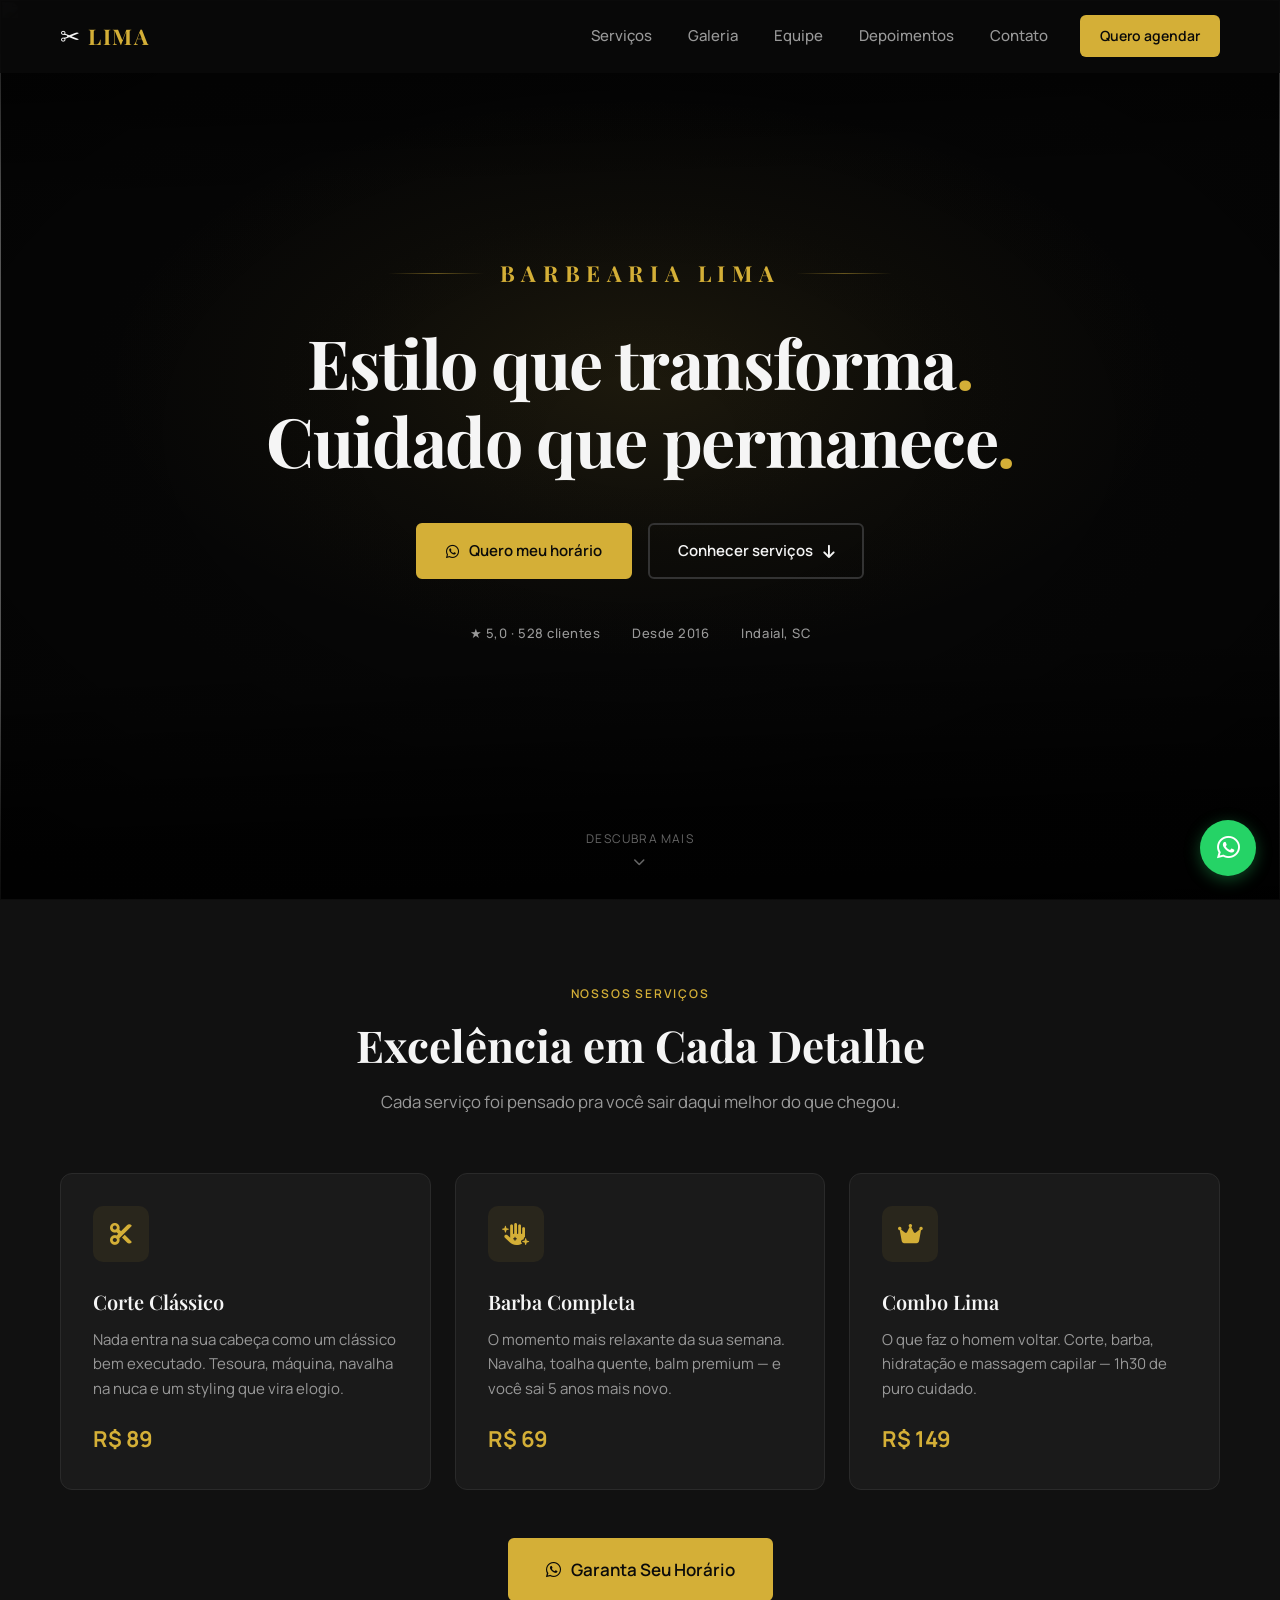
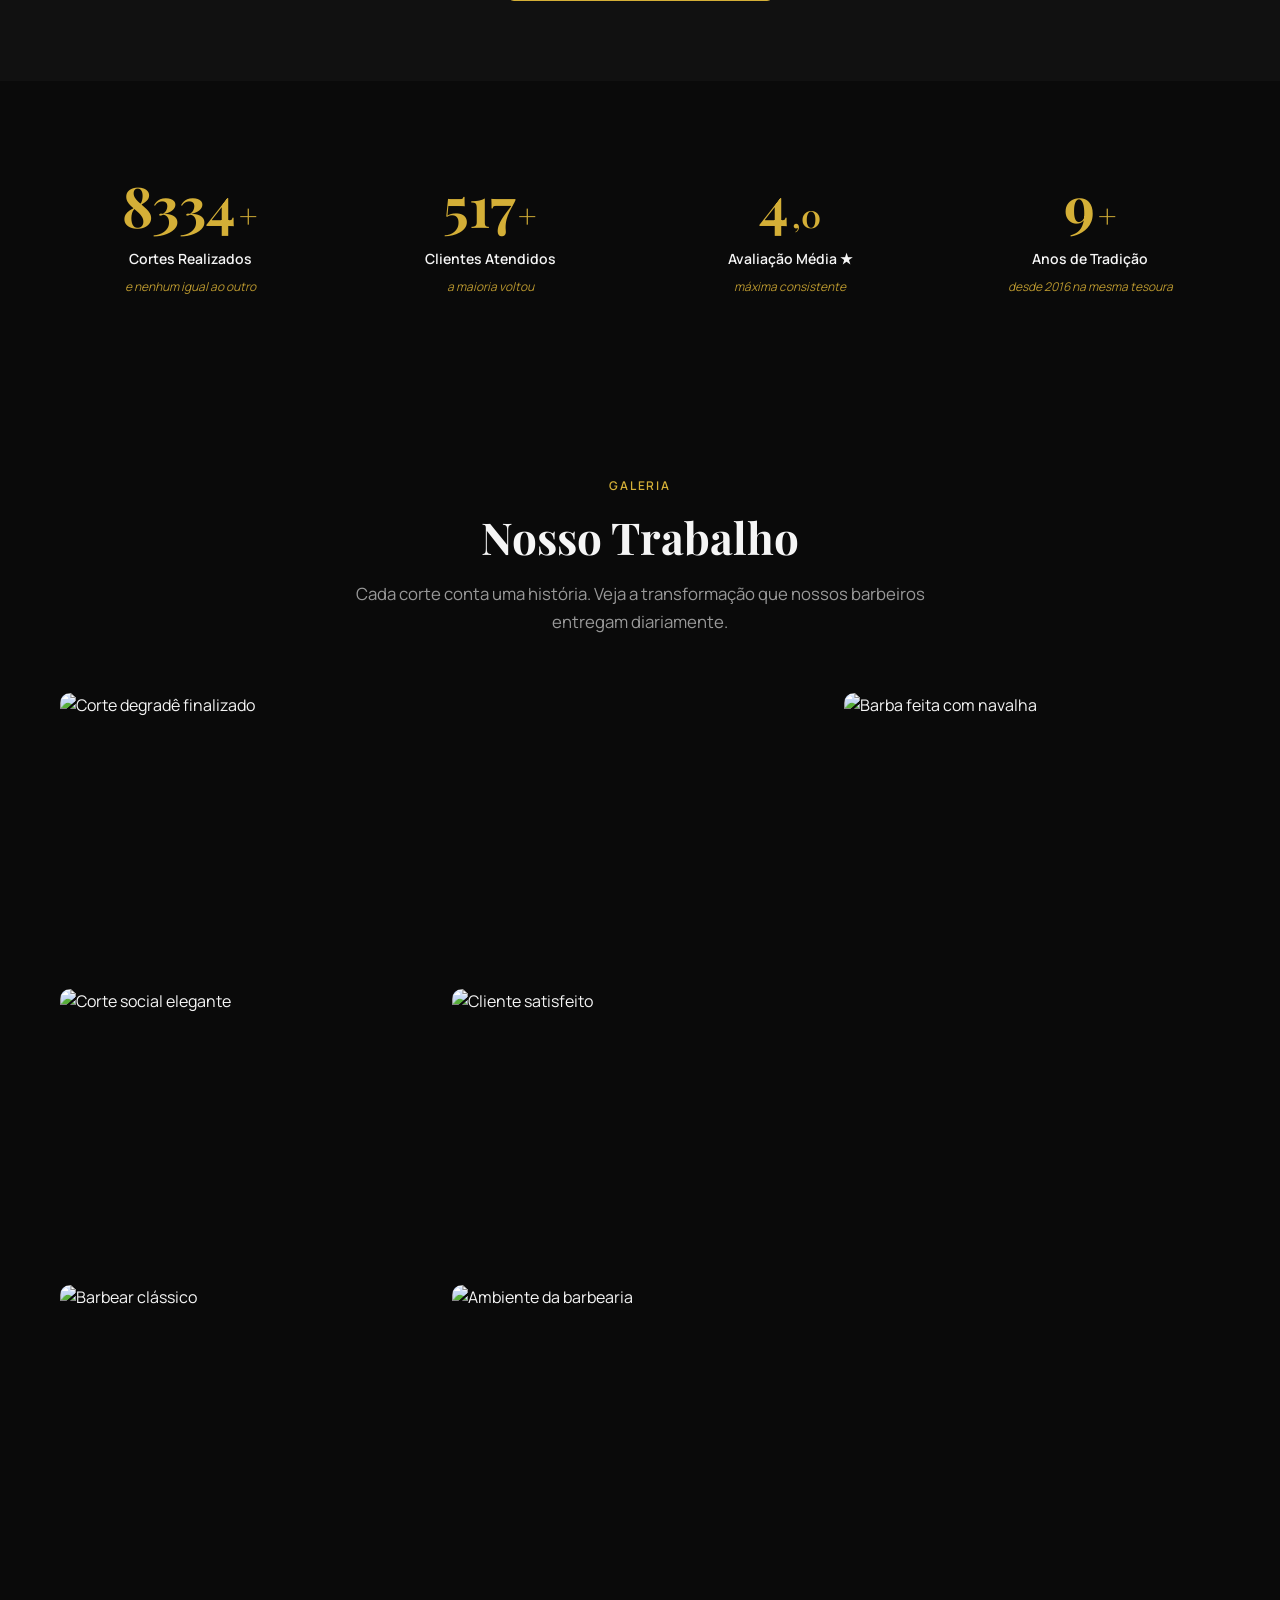
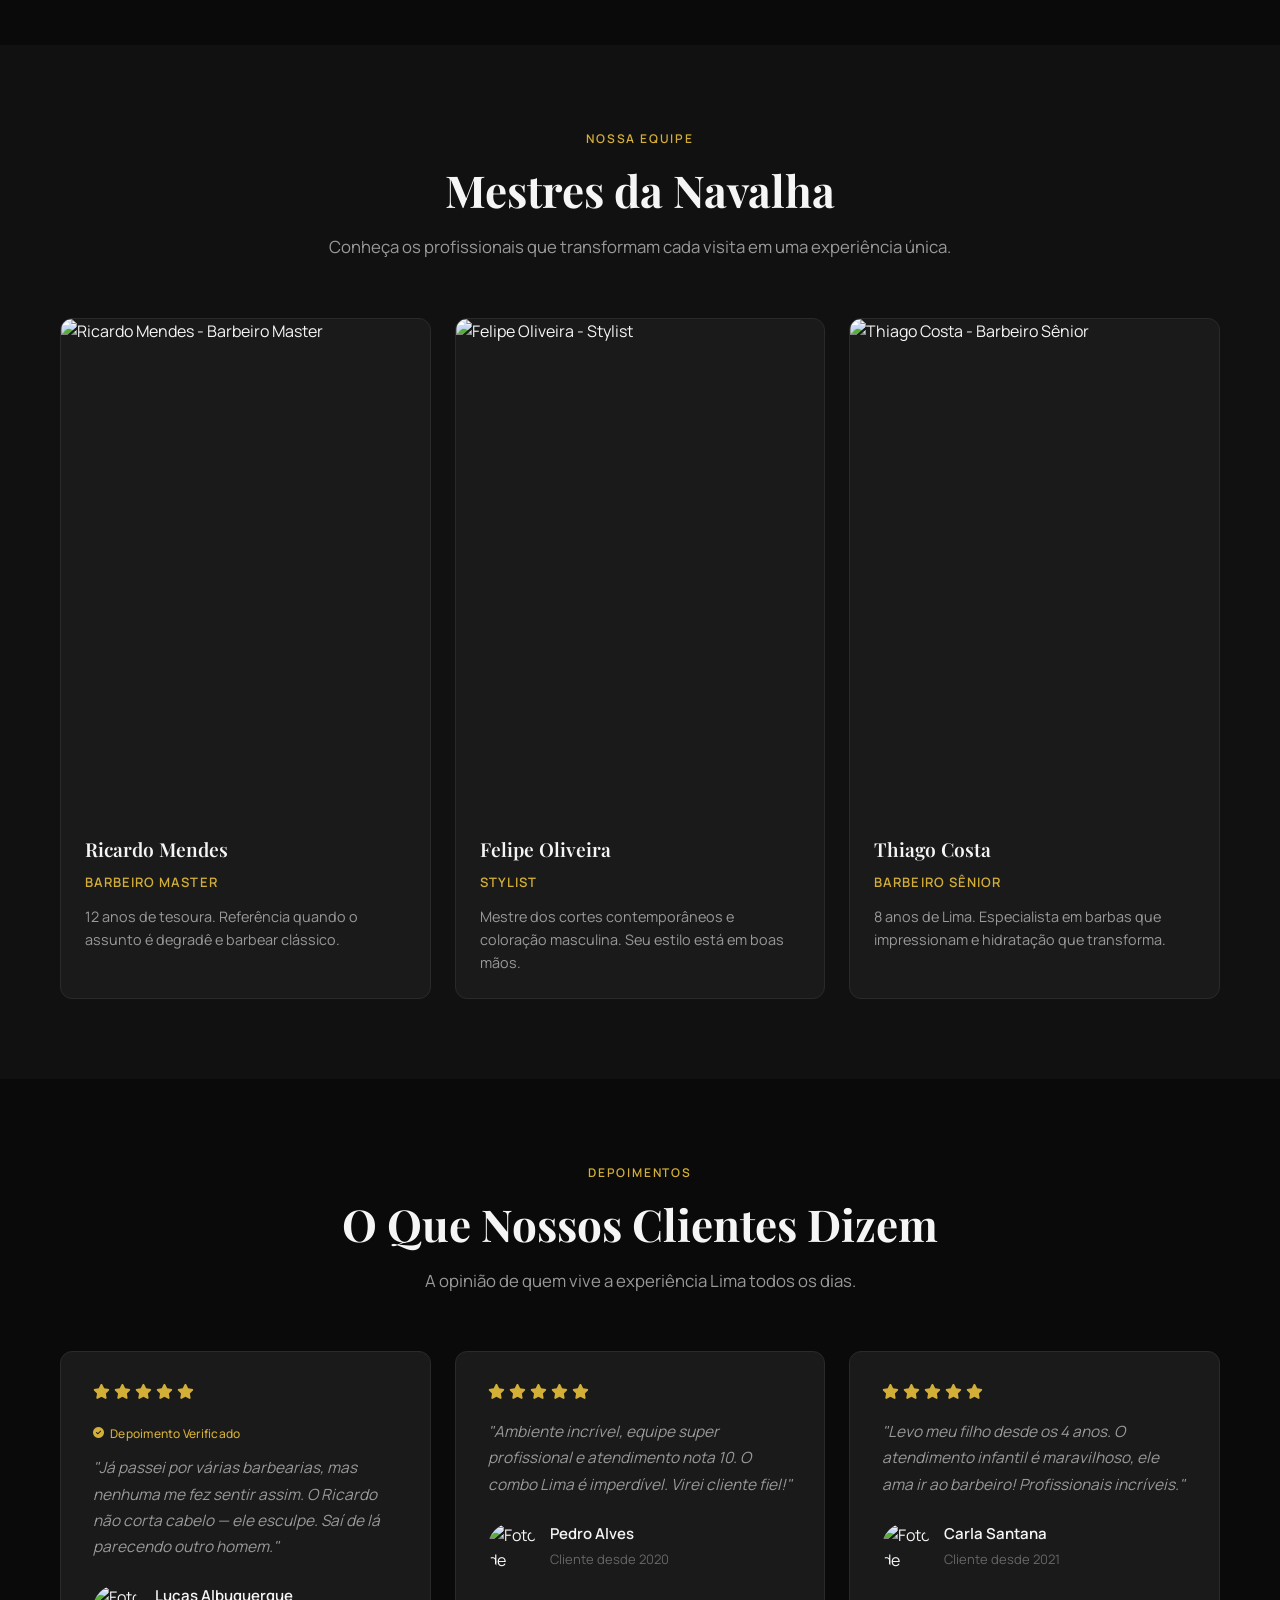
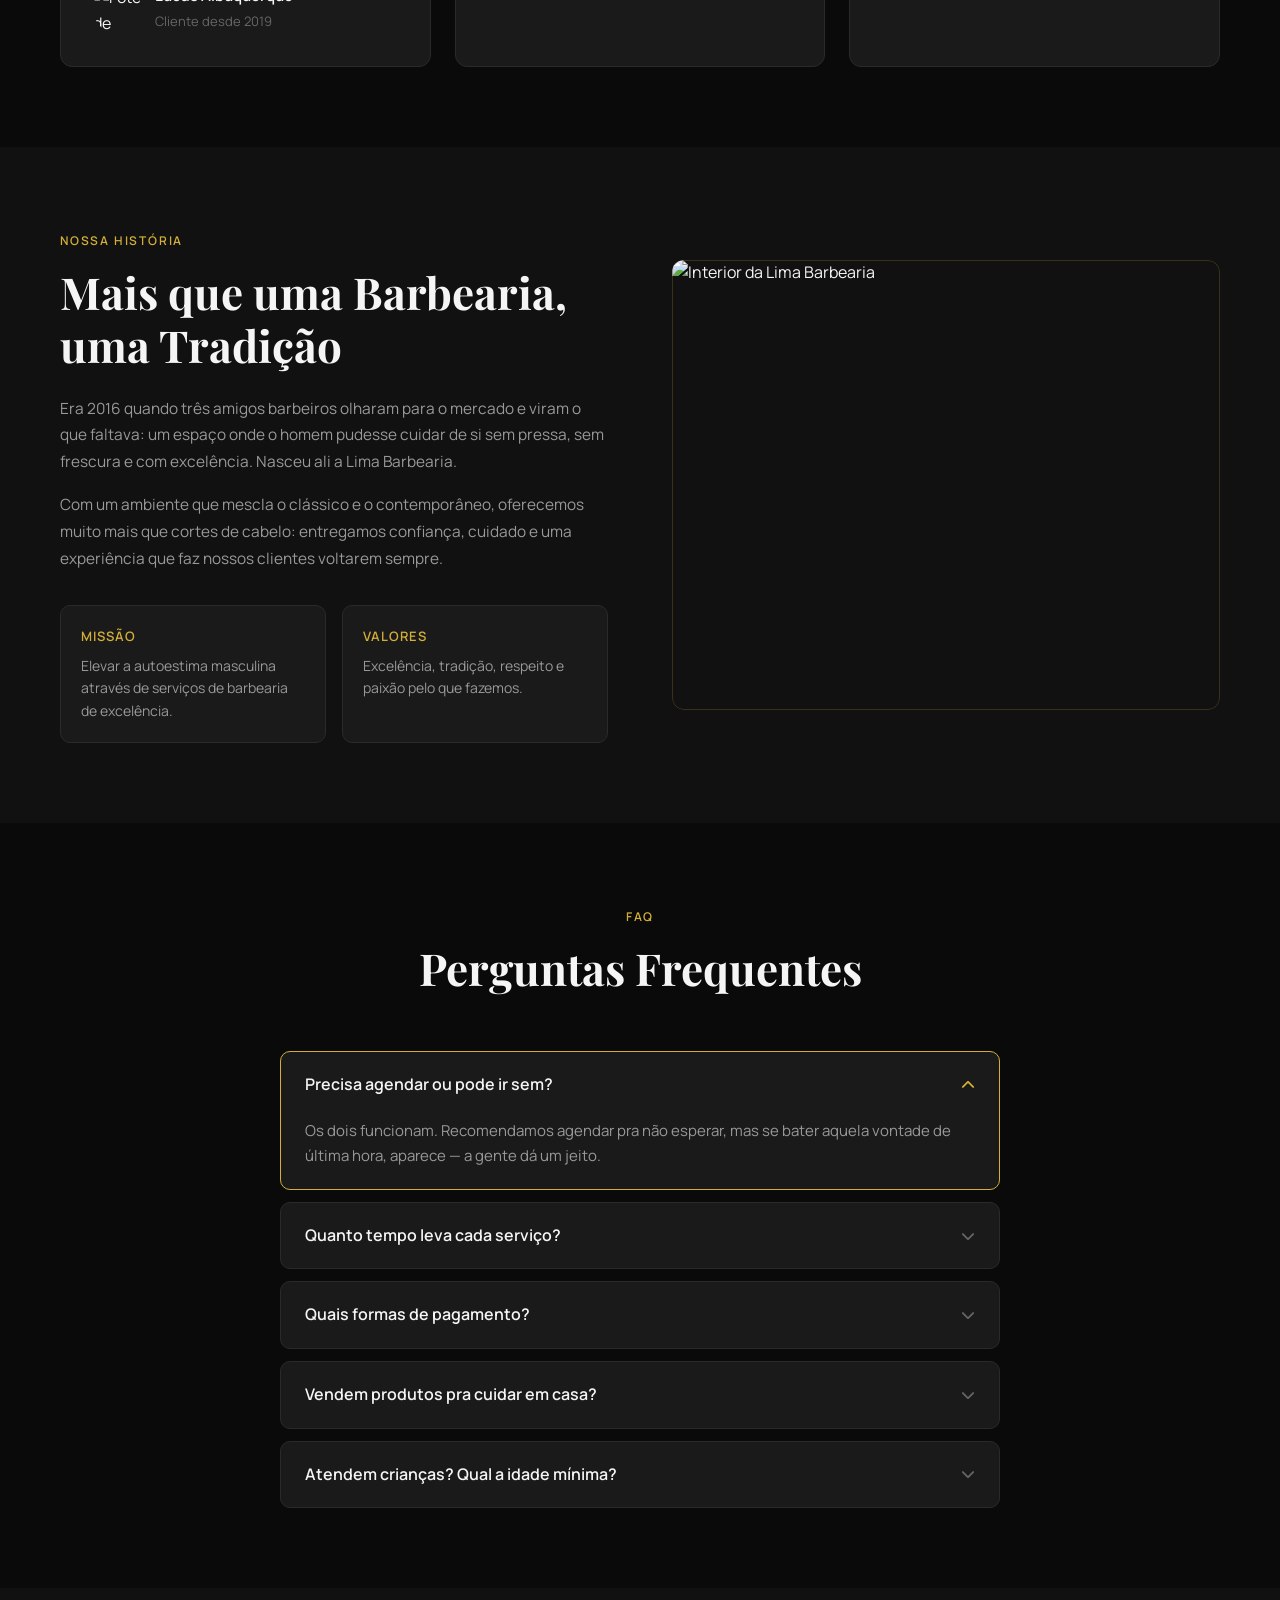
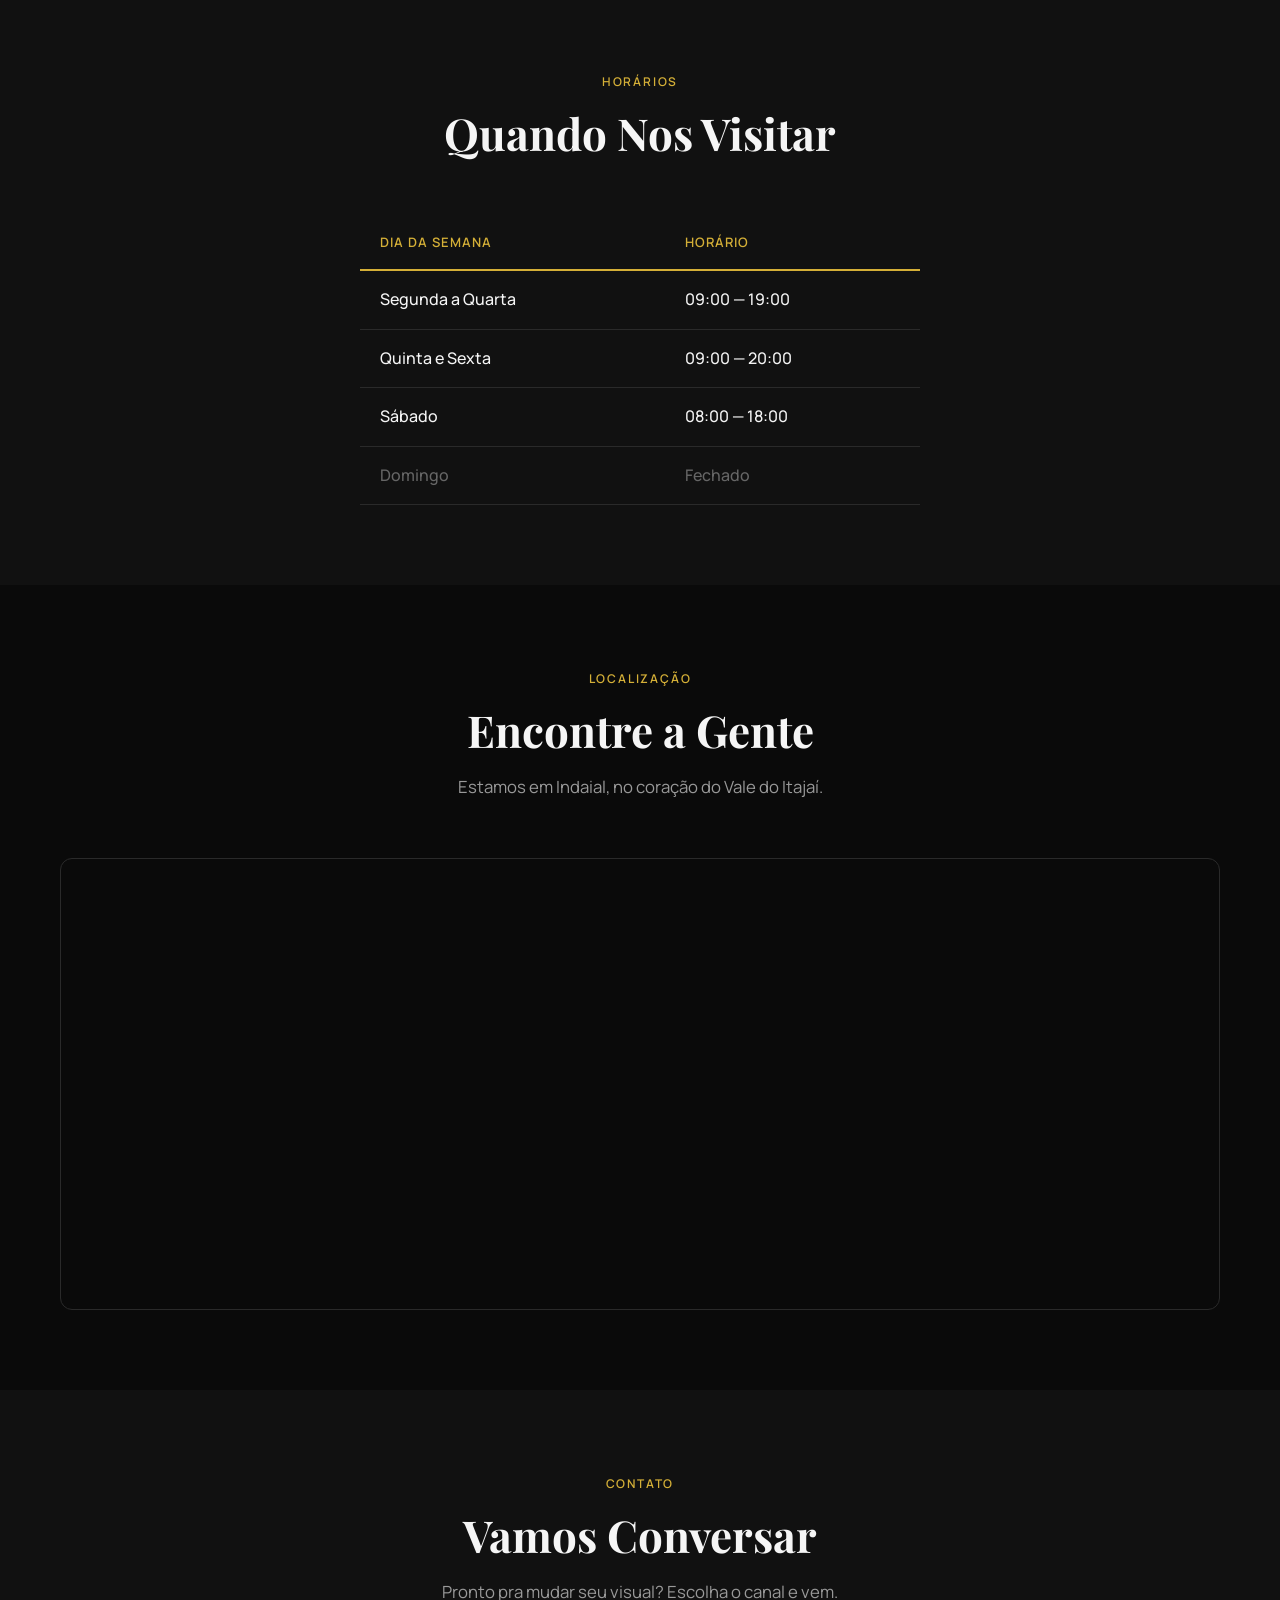
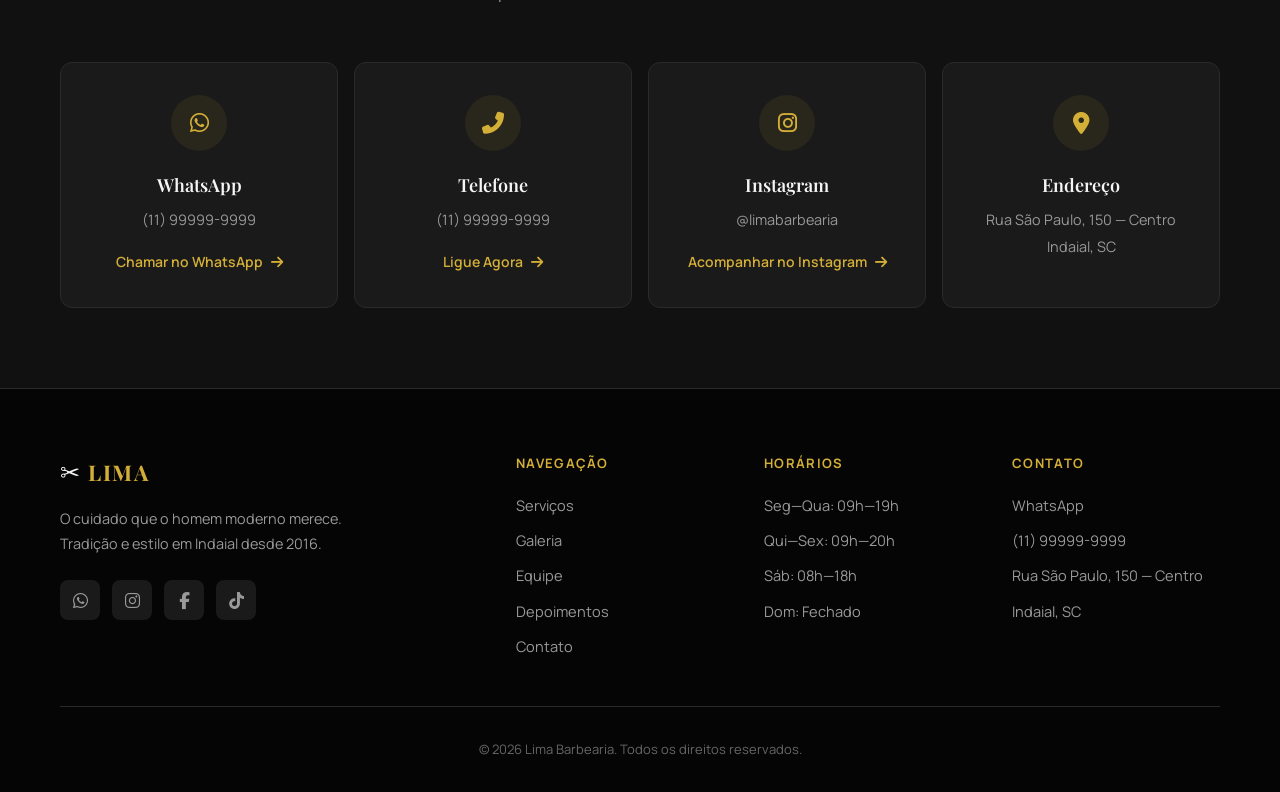
==== commit ae605c0c: "Hero limpo e sofisticado: eyebrow maior, titulo novo, metrics enxutas, overlay focado" ====
--- a/index.html
+++ b/index.html
@@ -29,7 +29,7 @@
 
   <link rel="preconnect" href="https://fonts.googleapis.com">
   <link rel="preconnect" href="https://fonts.gstatic.com" crossorigin>
-  <link href="https://fonts.googleapis.com/css2?family=Playfair+Display:ital,wght@0,400;0,600;0,700;1,400&family=Inter:wght@300;400;500;600;700&display=swap" rel="stylesheet">
+  <link href="https://fonts.googleapis.com/css2?family=Playfair+Display:ital,wght@0,400;0,600;0,700;1,400&family=Manrope:wght@300;400;500;600;700&display=swap" rel="stylesheet">
   <link rel="stylesheet" href="https://cdnjs.cloudflare.com/ajax/libs/font-awesome/6.5.1/css/all.min.css">
 
   <link rel="stylesheet" href="css/style.css">
@@ -123,59 +123,25 @@
           Barbearia Lima
           <span class="hero__eyebrow-line"></span>
         </span>
-        <span class="hero__tag" data-reveal>★ 9 Anos de Excelência · 528 Clientes</span>
         <h1 class="hero__title" data-reveal>
-          O Corte Certo <span class="hero__title-highlight">Muda</span><br>
-          Seu Dia
+          Estilo que transforma<span class="hero__title-highlight">.</span><br>
+          Cuidado que permanece<span class="hero__title-highlight">.</span>
         </h1>
-        <p class="hero__brand" data-reveal>
-          <em>Barbearia Lima</em> &mdash; onde a tradição da navalha encontra<br class="hero__break">
-          o estilo contemporâneo, em cada detalhe.
-        </p>
-        <p class="hero__subtitle" data-reveal>
-          Cortes que viram seu cartão de visita. Barbas que param a conversa.<br class="hero__break">
-          E o cuidado que você não sabia que estava perdendo.
-        </p>
         <div class="hero__actions" data-reveal>
           <a href="https://wa.me/5511999999999?text=Ol%C3%A1!%20Gostaria%20de%20agendar%20um%20hor%C3%A1rio.%20Sou%20cliente%20da%20Barbearia%20Lima." target="_blank" rel="noopener noreferrer" class="btn btn--primary" aria-label="Agendar horário pelo WhatsApp">
             <i class="fab fa-whatsapp" aria-hidden="true"></i>
             Quero meu horário
           </a>
           <a href="#servicos" class="btn btn--outline">
-            Ver todos os serviços
+            Conhecer serviços
             <i class="fas fa-arrow-down" aria-hidden="true"></i>
           </a>
         </div>
-        <div class="hero__rating" data-reveal>
-          <div class="hero__stars" aria-label="5 estrelas">
-            <i class="fas fa-star" aria-hidden="true"></i>
-            <i class="fas fa-star" aria-hidden="true"></i>
-            <i class="fas fa-star" aria-hidden="true"></i>
-            <i class="fas fa-star" aria-hidden="true"></i>
-            <i class="fas fa-star" aria-hidden="true"></i>
-          </div>
-          <span class="hero__rating-text">
-            <strong>5,0</strong> — 528 clientes confiam na <strong>Barbearia Lima</strong>
-          </span>
-        </div>
-        <ul class="hero__pillars" data-reveal>
-          <li class="hero__pillar">
-            <i class="fas fa-scissors" aria-hidden="true"></i>
-            <span>Cortes sob medida</span>
-          </li>
-          <li class="hero__pillar">
-            <i class="fas fa-hot-tub-person" aria-hidden="true"></i>
-            <span>Barba & bigode</span>
-          </li>
-          <li class="hero__pillar">
-            <i class="fas fa-spray-can-sparkles" aria-hidden="true"></i>
-            <span>Acabamento premium</span>
-          </li>
-          <li class="hero__pillar">
-            <i class="fas fa-clock" aria-hidden="true"></i>
-            <span>Atendimento pontual</span>
-          </li>
-        </ul>
+        <div class="hero__metrics" data-reveal>
+          <span class="hero__metrics-item">★ 5,0 · 528 clientes</span>
+          <span class="hero__metrics-item">Desde 2016</span>
+          <span class="hero__metrics-item">Indaial, SC</span>
+        </div>
       </div>
       <div class="hero__scroll" aria-hidden="true">
         <span>Descubra mais</span>
--- a/css/style.css
+++ b/css/style.css
@@ -18,21 +18,21 @@
   --color-border-light: #333333;
 
   --font-heading: 'Playfair Display', Georgia, serif;
-  --font-body: 'Inter', -apple-system, BlinkMacSystemFont, sans-serif;
+  --font-body: 'Manrope', -apple-system, BlinkMacSystemFont, sans-serif;
 
   --container-max: 1200px;
   --container-padding: 1.25rem;
   --section-spacing: 5rem;
   --section-spacing-sm: 3rem;
 
-  --transition-fast: 200ms ease;
-  --transition-base: 300ms ease;
-  --transition-slow: 500ms ease;
-
-  --shadow-sm: 0 1px 3px rgba(0, 0, 0, 0.3);
-  --shadow-md: 0 4px 12px rgba(0, 0, 0, 0.4);
-  --shadow-lg: 0 8px 30px rgba(0, 0, 0, 0.5);
-  --shadow-gold: 0 0 20px rgba(212, 175, 55, 0.15);
+  --transition-fast: 200ms cubic-bezier(0.4, 0, 0.2, 1);
+  --transition-base: 300ms cubic-bezier(0.4, 0, 0.2, 1);
+  --transition-slow: 500ms cubic-bezier(0.33, 1, 0.68, 1);
+
+  --shadow-sm: 0 1px 3px rgba(0, 0, 0, 0.25);
+  --shadow-md: 0 6px 18px rgba(0, 0, 0, 0.35);
+  --shadow-lg: 0 12px 36px rgba(0, 0, 0, 0.45);
+  --shadow-gold: 0 4px 24px rgba(212, 175, 55, 0.18);
 }
 
 /* ---- Reset ---- */
@@ -299,7 +299,8 @@
   font-weight: 500;
   color: var(--color-text-secondary);
   border-radius: 6px;
-  transition: all var(--transition-fast);
+  transition: color var(--transition-fast),
+              background var(--transition-fast);
 }
 
 .header__nav-link:hover,
@@ -318,7 +319,8 @@
   background: var(--color-gold);
   color: var(--color-bg);
   border-radius: 6px;
-  transition: all var(--transition-base);
+  transition: background var(--transition-base),
+              transform var(--transition-base);
 }
 
 .header__nav-cta:hover {
@@ -380,13 +382,27 @@
   inset: 0;
   background:
     radial-gradient(
-      ellipse 80% 60% at 50% 45%,
-      rgba(0, 0, 0, 0.35) 0%,
-      rgba(0, 0, 0, 0.6) 60%,
-      rgba(0, 0, 0, 0.78) 100%
+      ellipse 60% 45% at 50% 42%,
+      rgba(212, 175, 55, 0.10) 0%,
+      rgba(212, 175, 55, 0.03) 40%,
+      transparent 70%
     ),
-    linear-gradient(180deg, rgba(0,0,0,0.7) 0%, rgba(0,0,0,0) 25%, rgba(0,0,0,0) 70%, rgba(0,0,0,0.8) 100%);
+    radial-gradient(
+      ellipse 100% 85% at 50% 48%,
+      rgba(0, 0, 0, 0.20) 0%,
+      rgba(0, 0, 0, 0.50) 45%,
+      rgba(0, 0, 0, 0.80) 100%
+    ),
+    linear-gradient(
+      178deg,
+      rgba(0, 0, 0, 0.70) 0%,
+      transparent 22%,
+      transparent 72%,
+      rgba(0, 0, 0, 0.65) 88%,
+      rgba(0, 0, 0, 0.88) 100%
+    );
   z-index: 1;
+  pointer-events: none;
 }
 
 .hero__bg {
@@ -407,141 +423,46 @@
   z-index: 2;
   text-align: center;
   padding: 2rem var(--container-padding);
-  max-width: 900px;
-}
-
-.hero__tag {
-  display: inline-block;
-  font-size: 0.75rem;
-  font-weight: 600;
+  max-width: 800px;
+}
+
+.hero__eyebrow {
+  display: flex;
+  align-items: center;
+  justify-content: center;
+  gap: 1rem;
+  font-family: var(--font-heading);
+  font-size: clamp(1rem, 2.5vw, 1.375rem);
+  font-weight: 700;
+  letter-spacing: 0.30em;
   text-transform: uppercase;
-  letter-spacing: 0.2em;
-  color: var(--color-gold);
-  margin-bottom: 1.5rem;
-  padding: 0.5rem 1rem;
-  border: 1px solid rgba(212, 175, 55, 0.25);
-  border-radius: 100px;
-}
-
-.hero__eyebrow {
-  display: flex;
-  align-items: center;
-  justify-content: center;
-  gap: 0.875rem;
-  font-family: var(--font-heading);
-  font-size: 0.8125rem;
-  font-weight: 600;
-  letter-spacing: 0.35em;
-  text-transform: uppercase;
-  color: var(--color-gold-light);
-  margin-bottom: 1.25rem;
+  color: var(--color-gold);
+  margin-bottom: 2rem;
 }
 
 .hero__eyebrow-line {
   display: block;
-  width: clamp(2.5rem, 8vw, 4.5rem);
+  width: clamp(3rem, 10vw, 6rem);
   height: 1px;
   background: linear-gradient(
     90deg,
     rgba(212, 175, 55, 0) 0%,
-    rgba(212, 175, 55, 0.6) 50%,
+    rgba(212, 175, 55, 0.45) 50%,
     rgba(212, 175, 55, 0) 100%
   );
 }
 
-.hero__brand {
-  font-family: var(--font-heading);
-  font-size: clamp(1rem, 2.2vw, 1.3rem);
-  font-style: normal;
-  color: #f4ecd8;
-  line-height: 1.6;
-  margin: 0 auto 1.25rem;
-  max-width: 620px;
-  letter-spacing: 0.01em;
-}
-
-.hero__brand em {
-  color: var(--color-gold-light);
-  font-style: italic;
-  font-weight: 600;
-  white-space: nowrap;
-}
-
-.hero__brand .hero__break {
-  display: none;
-}
-
-@media (min-width: 640px) {
-  .hero__brand .hero__break {
-    display: block;
-  }
-}
-
-.hero__pillars {
-  list-style: none;
-  margin: 2.5rem 0 0;
-  padding: 1.5rem 0 0;
-  border-top: 1px solid rgba(212, 175, 55, 0.18);
-  display: grid;
-  grid-template-columns: repeat(2, 1fr);
-  gap: 1rem 1.5rem;
-  max-width: 640px;
-  margin-left: auto;
-  margin-right: auto;
-}
-
-@media (min-width: 720px) {
-  .hero__pillars {
-    grid-template-columns: repeat(4, 1fr);
-  }
-}
-
-.hero__pillar {
-  display: flex;
-  align-items: center;
-  justify-content: center;
-  gap: 0.5rem;
-  font-size: 0.8125rem;
-  font-weight: 500;
-  color: var(--color-text-secondary);
-  letter-spacing: 0.02em;
-}
-
-.hero__pillar i {
-  color: var(--color-gold);
-  font-size: 0.875rem;
-}
-
 .hero__title {
   font-family: var(--font-heading);
-  font-size: clamp(2.25rem, 7vw, 4.5rem);
+  font-size: clamp(2.25rem, 6.5vw, 4.25rem);
   font-weight: 700;
-  line-height: 1.1;
-  margin-bottom: 1.25rem;
+  line-height: 1.15;
+  margin-bottom: 2.75rem;
+  letter-spacing: -0.02em;
 }
 
 .hero__title-highlight {
   color: var(--color-gold);
-}
-
-.hero__subtitle {
-  font-size: clamp(1rem, 2vw, 1.2rem);
-  color: var(--color-text-secondary);
-  line-height: 1.7;
-  margin-bottom: 2rem;
-  max-width: 560px;
-  margin-left: auto;
-  margin-right: auto;
-}
-
-.hero__break {
-  display: none;
-}
-
-@media (min-width: 640px) {
-  .hero__break {
-    display: block;
-  }
 }
 
 .hero__actions {
@@ -549,26 +470,21 @@
   flex-wrap: wrap;
   gap: 1rem;
   justify-content: center;
-  margin-bottom: 2.5rem;
-}
-
-.hero__rating {
-  display: flex;
-  flex-direction: column;
-  align-items: center;
-  gap: 0.5rem;
-}
-
-.hero__stars {
-  display: flex;
-  gap: 0.25rem;
-  color: var(--color-gold);
-  font-size: 1.125rem;
-}
-
-.hero__rating-text {
-  font-size: 0.875rem;
+  margin-bottom: 2.75rem;
+}
+
+.hero__metrics {
+  display: flex;
+  flex-wrap: wrap;
+  justify-content: center;
+  gap: 0.375rem 2rem;
+  font-size: 0.8125rem;
+  letter-spacing: 0.04em;
+}
+
+.hero__metrics-item {
   color: var(--color-text-secondary);
+  font-weight: 500;
 }
 
 .hero__scroll {
@@ -621,12 +537,14 @@
   border: 1px solid var(--color-border);
   border-radius: 12px;
   padding: 2rem;
-  transition: all var(--transition-base);
+  transition: border-color var(--transition-base),
+              transform var(--transition-base),
+              box-shadow var(--transition-base);
 }
 
 .service-card:hover {
   border-color: var(--color-gold);
-  transform: translateY(-4px);
+  transform: translateY(-6px);
   box-shadow: var(--shadow-gold);
 }
 
@@ -683,8 +601,9 @@
 .numbers__grid {
   display: grid;
   grid-template-columns: repeat(2, 1fr);
-  gap: 2rem;
+  gap: 2.5rem;
   text-align: center;
+  padding: 1rem 0;
 }
 
 @media (min-width: 768px) {
@@ -716,16 +635,16 @@
 .number-item__label {
   display: block;
   font-size: 0.875rem;
-  color: var(--color-text-secondary);
+  color: var(--color-text);
   margin-top: 0.5rem;
-  font-weight: 500;
+  font-weight: 600;
 }
 
 .number-item__micro {
   display: block;
   font-size: 0.75rem;
-  color: var(--color-text-muted);
-  margin-top: 0.25rem;
+  color: var(--color-gold-dark);
+  margin-top: 0.375rem;
   font-style: italic;
 }
 
@@ -837,12 +756,14 @@
   border: 1px solid var(--color-border);
   border-radius: 12px;
   overflow: hidden;
-  transition: all var(--transition-base);
+  transition: border-color var(--transition-base),
+              transform var(--transition-base),
+              box-shadow var(--transition-base);
 }
 
 .team-card:hover {
   border-color: var(--color-gold);
-  transform: translateY(-4px);
+  transform: translateY(-6px);
   box-shadow: var(--shadow-gold);
 }
 
@@ -918,7 +839,8 @@
   border: 1px solid var(--color-border);
   border-radius: 12px;
   padding: 2rem;
-  transition: all var(--transition-base);
+  transition: border-color var(--transition-base),
+              box-shadow var(--transition-base);
 }
 
 .testimonial-card:hover {
@@ -1235,12 +1157,14 @@
   border-radius: 12px;
   padding: 2rem;
   text-align: center;
-  transition: all var(--transition-base);
+  transition: border-color var(--transition-base),
+              transform var(--transition-base),
+              box-shadow var(--transition-base);
 }
 
 .contact__card:hover {
   border-color: var(--color-gold);
-  transform: translateY(-4px);
+  transform: translateY(-6px);
   box-shadow: var(--shadow-gold);
 }
 
@@ -1255,7 +1179,7 @@
   margin: 0 auto 1.25rem;
   font-size: 1.375rem;
   color: var(--color-gold);
-  transition: all var(--transition-base);
+  transition: background var(--transition-base);
 }
 
 .contact__card:hover .contact__card-icon {
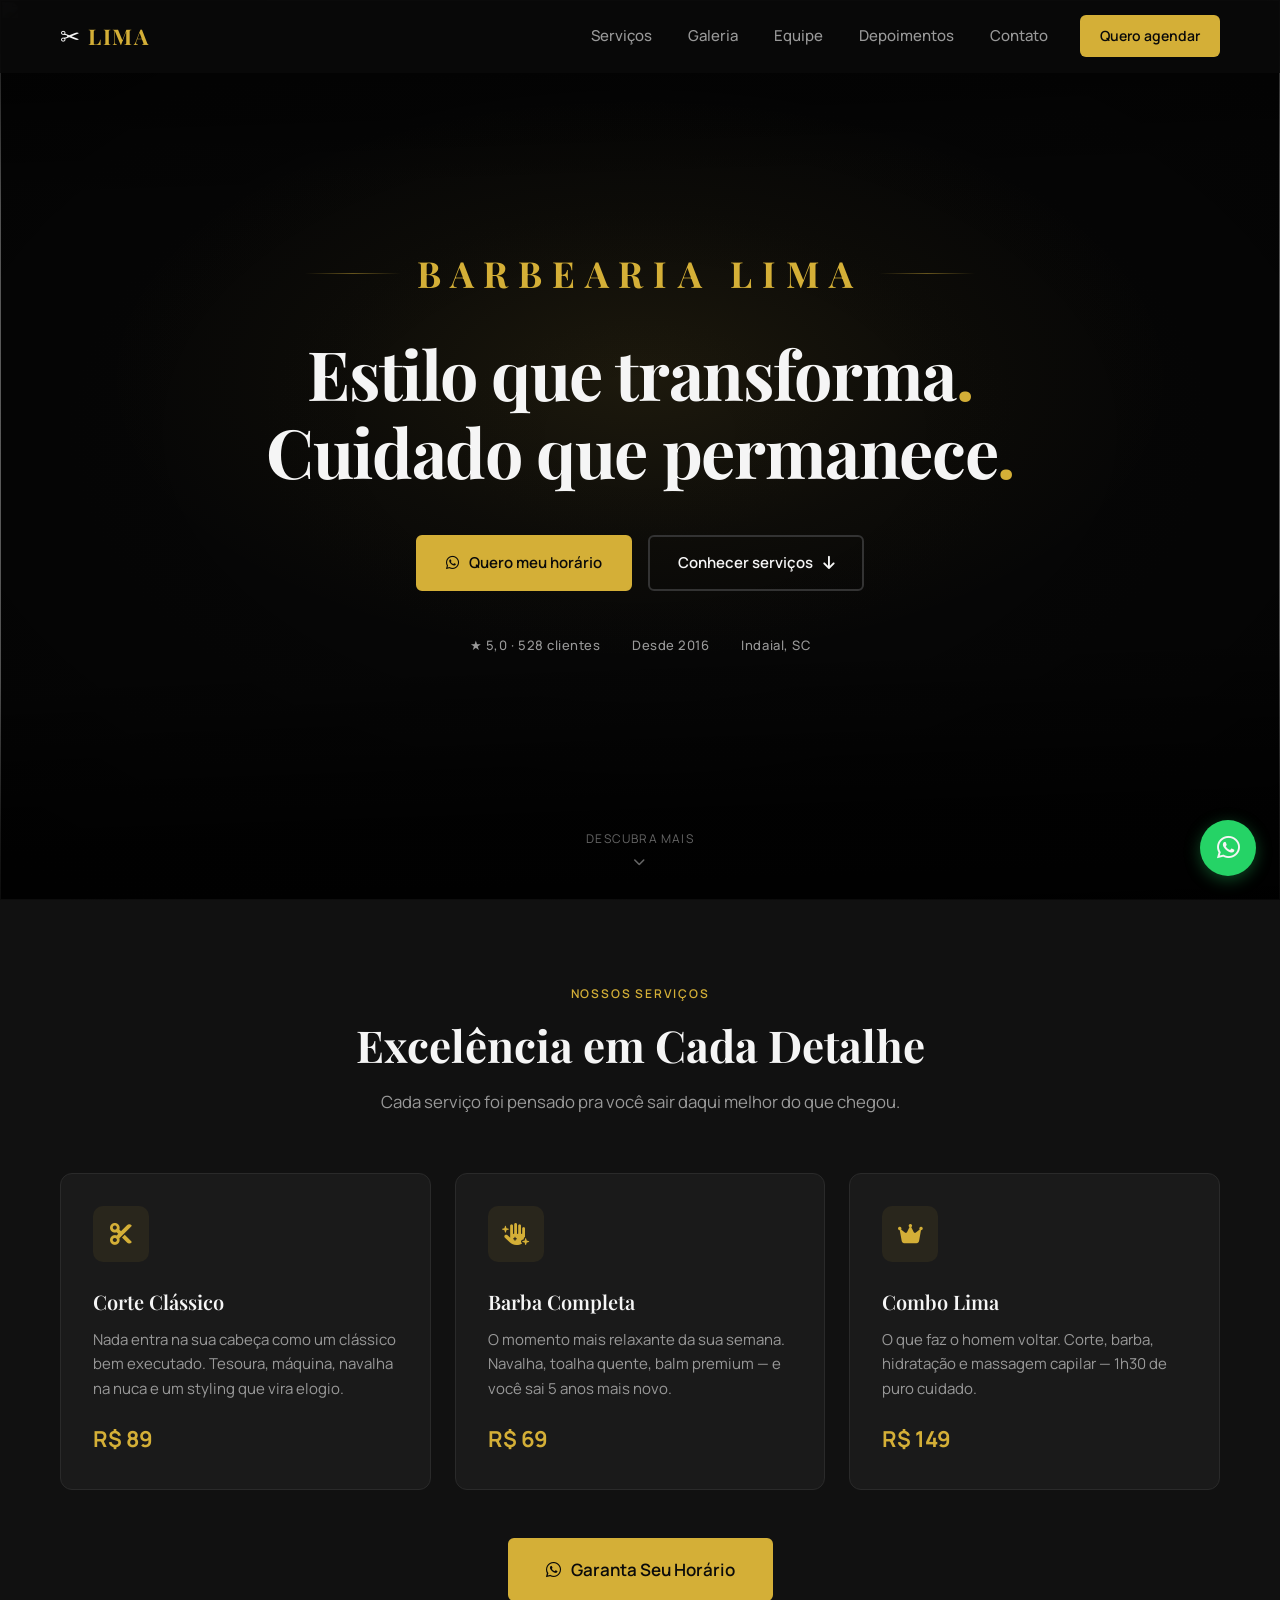
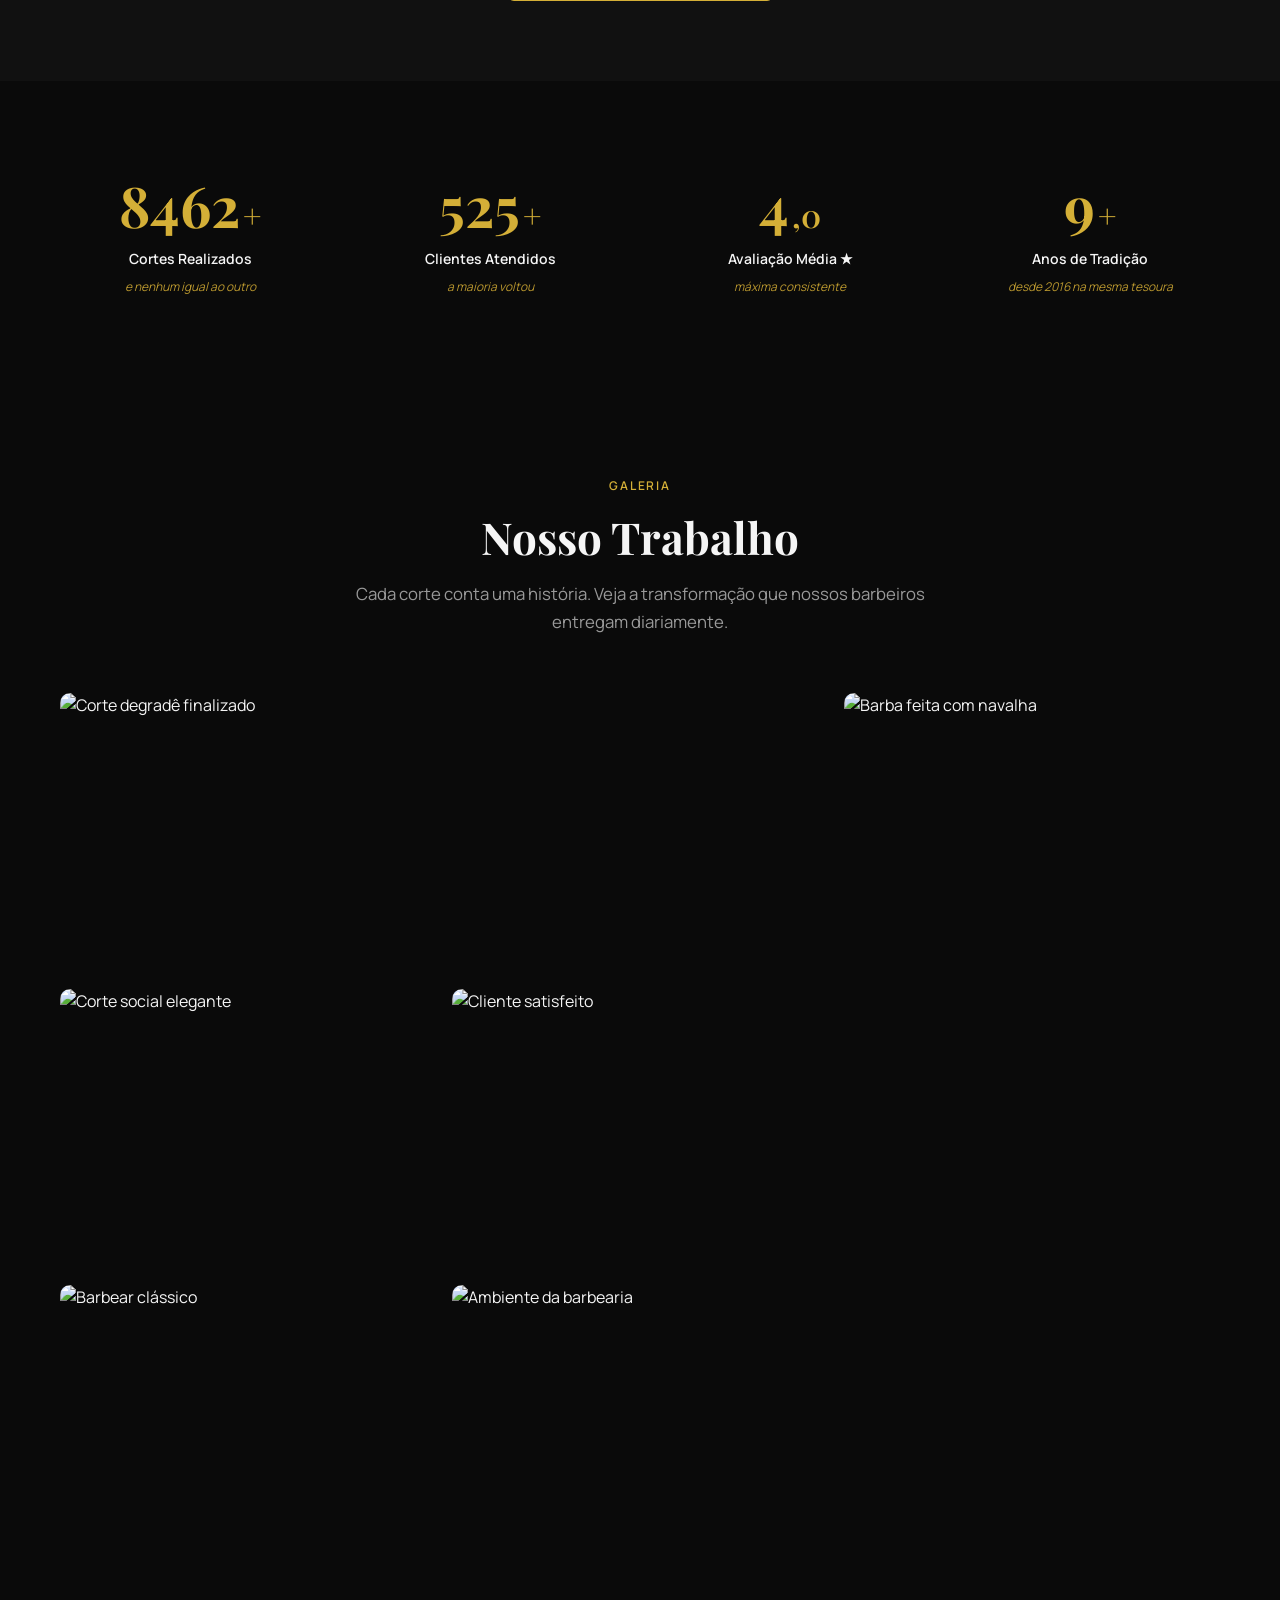
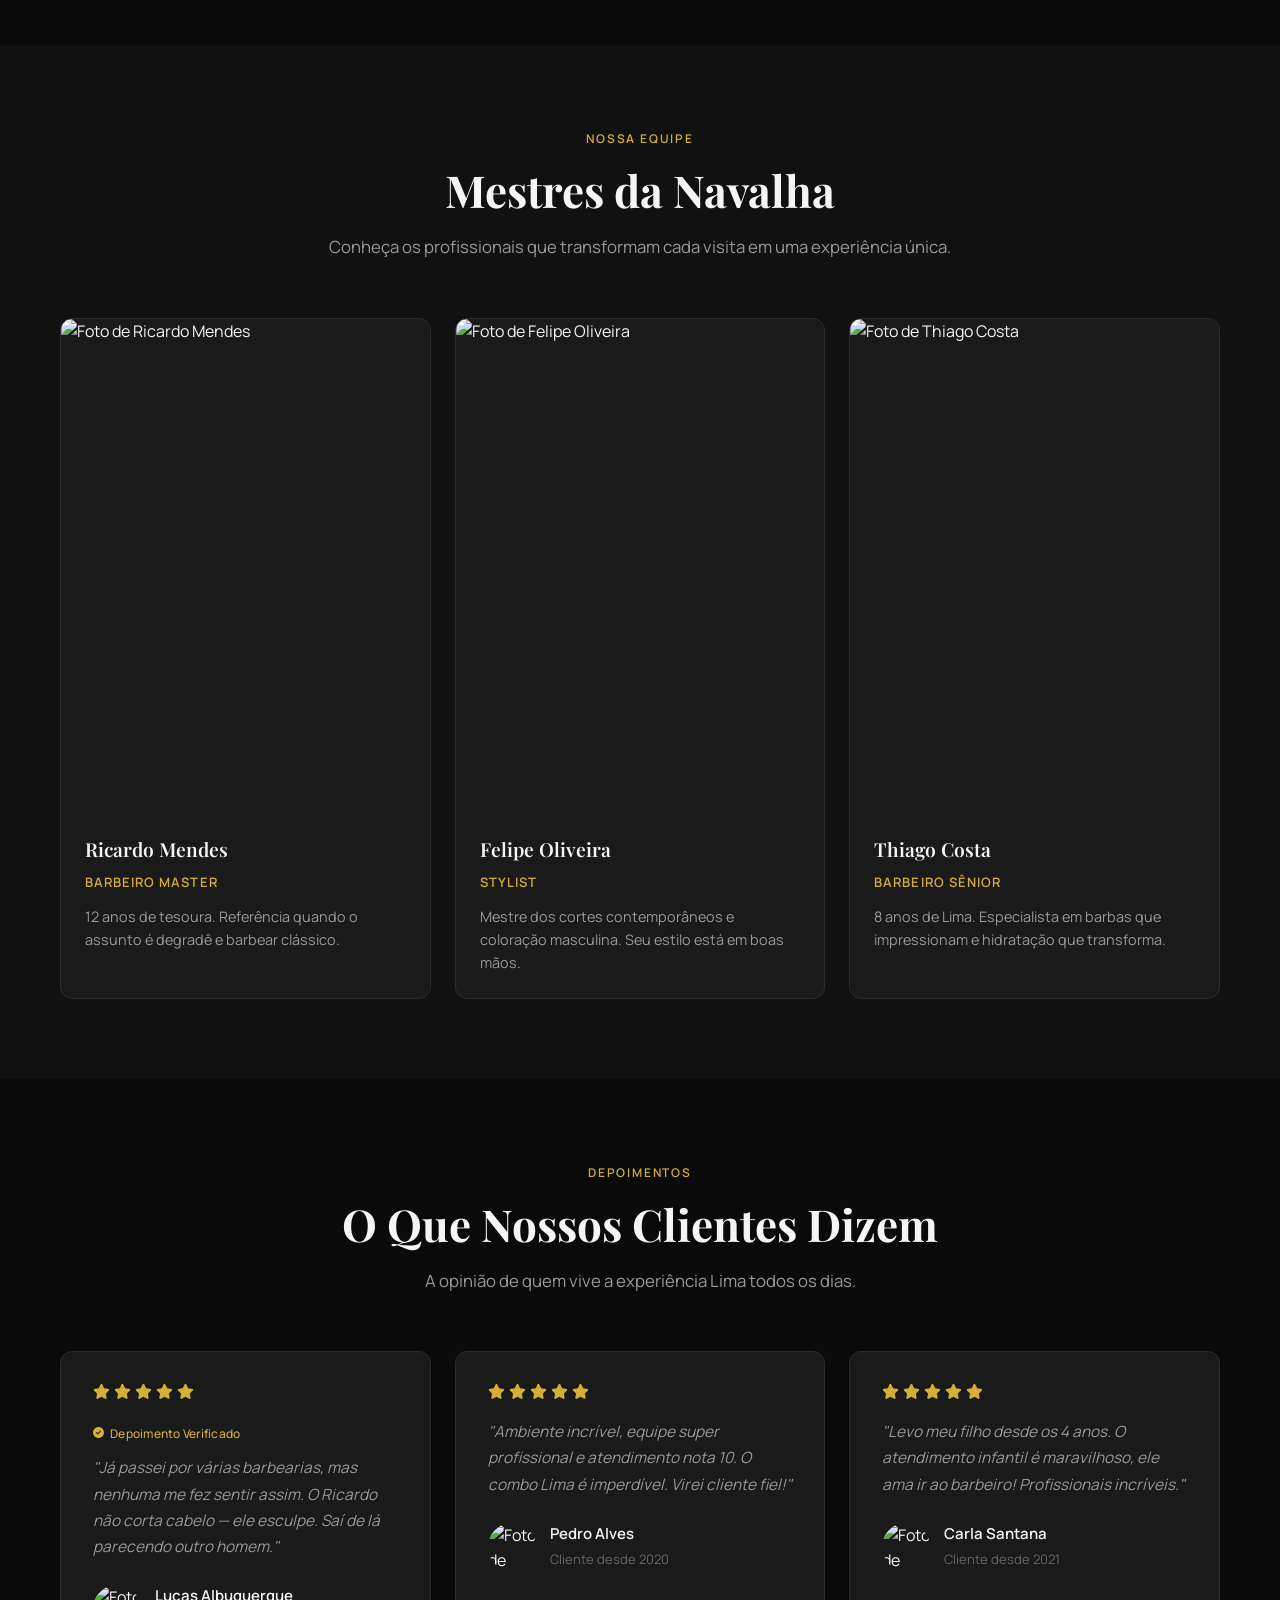
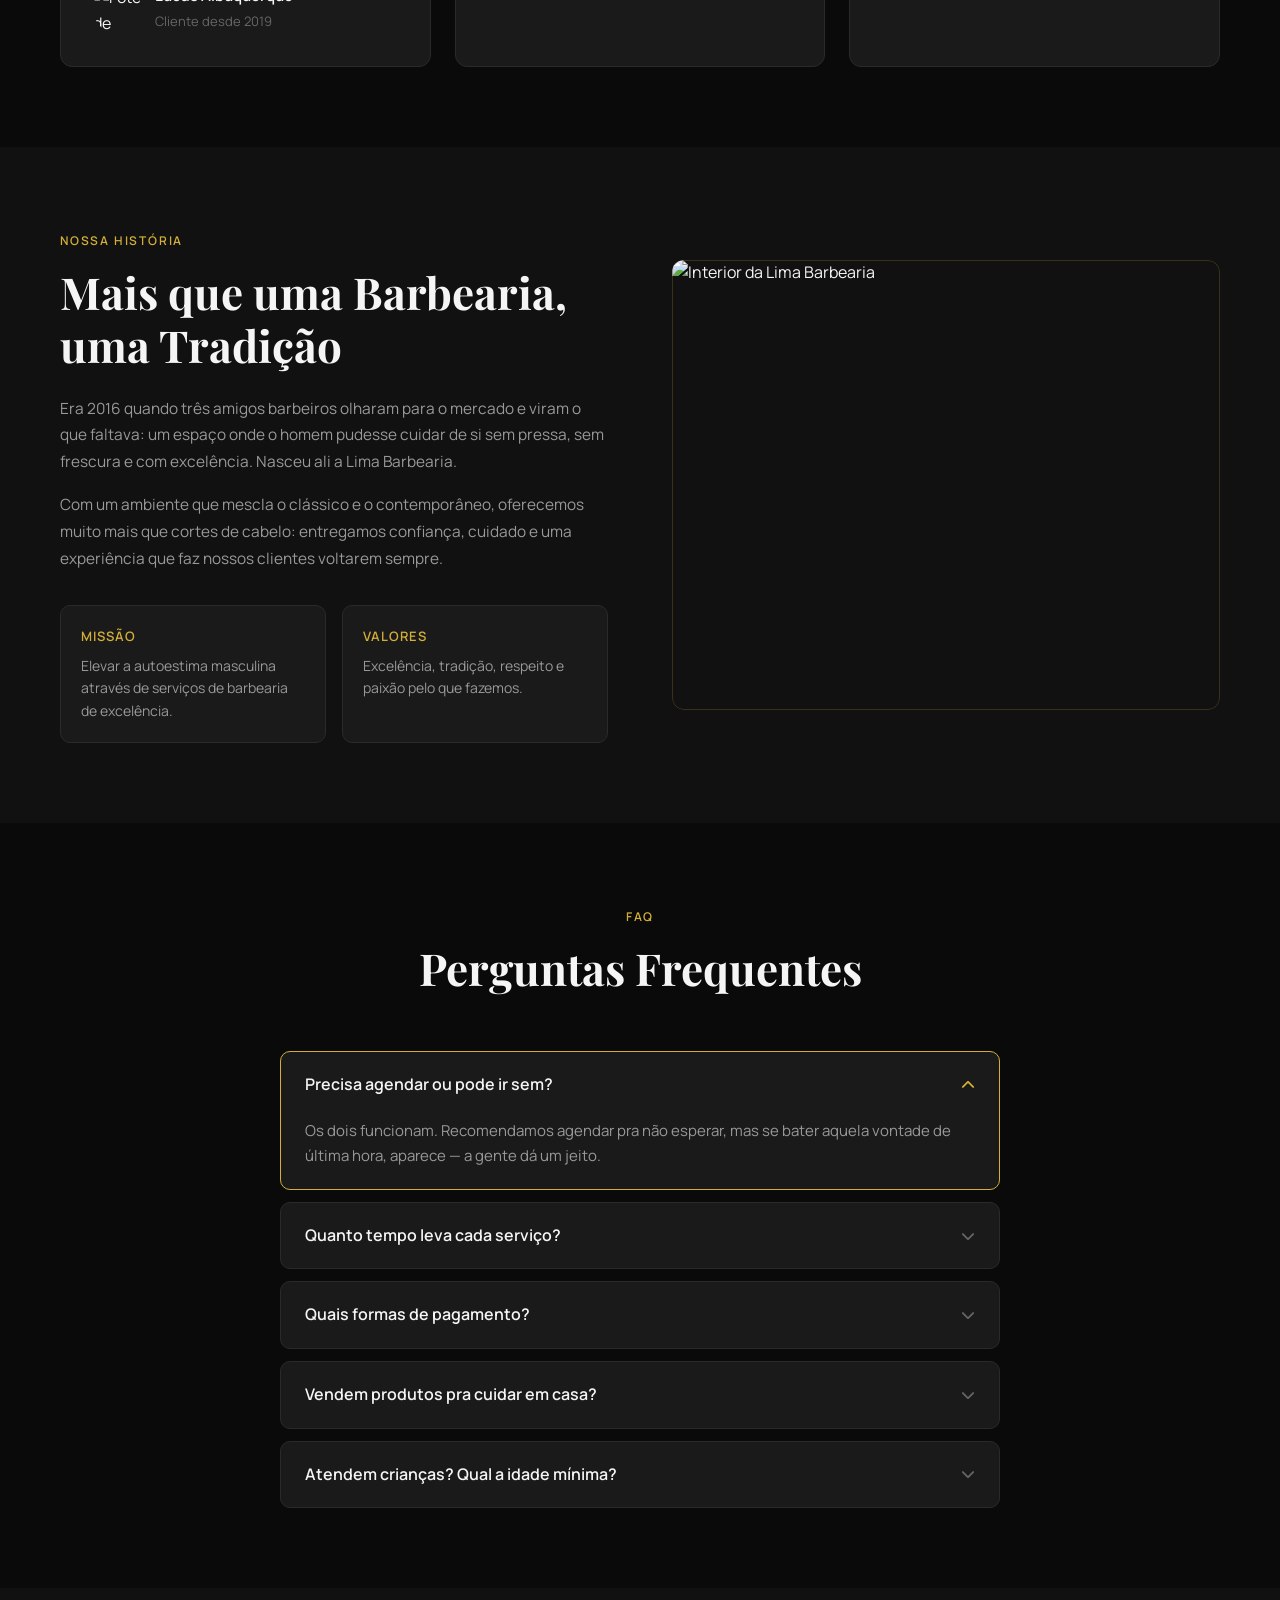
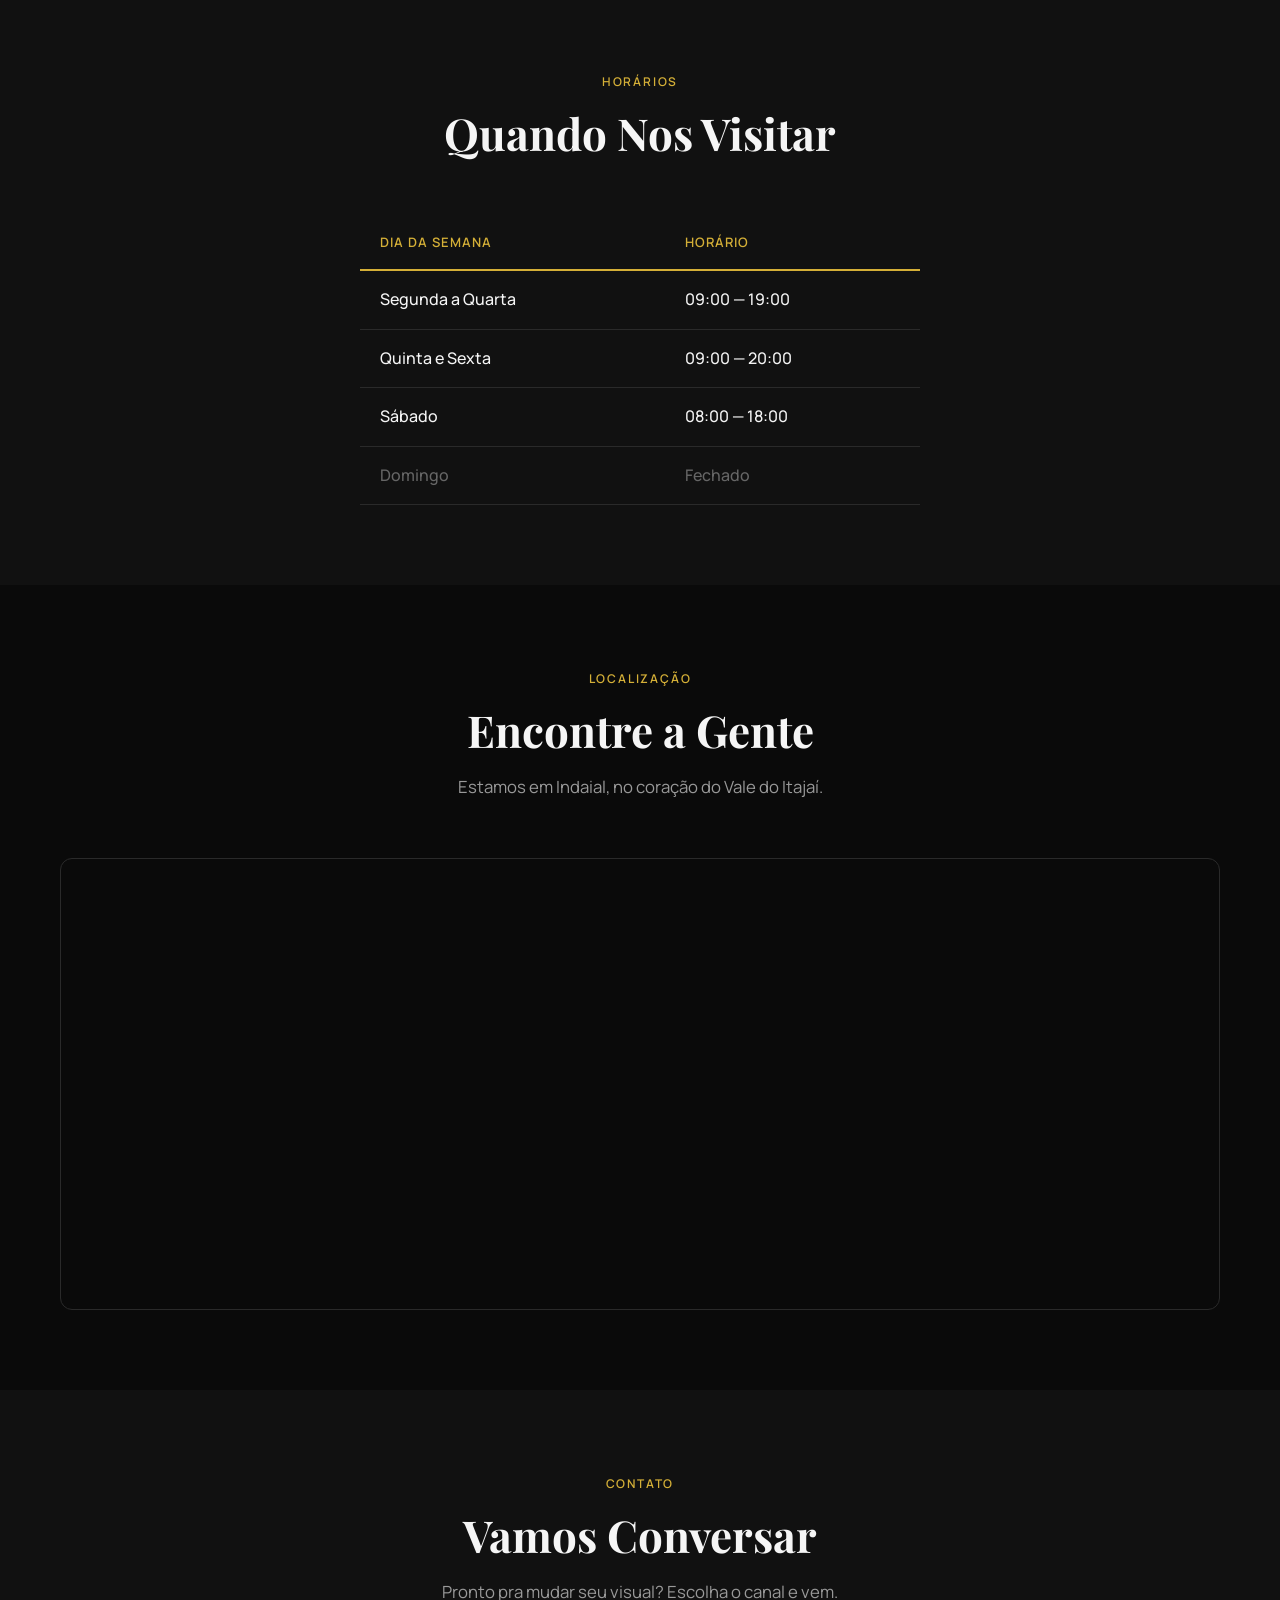
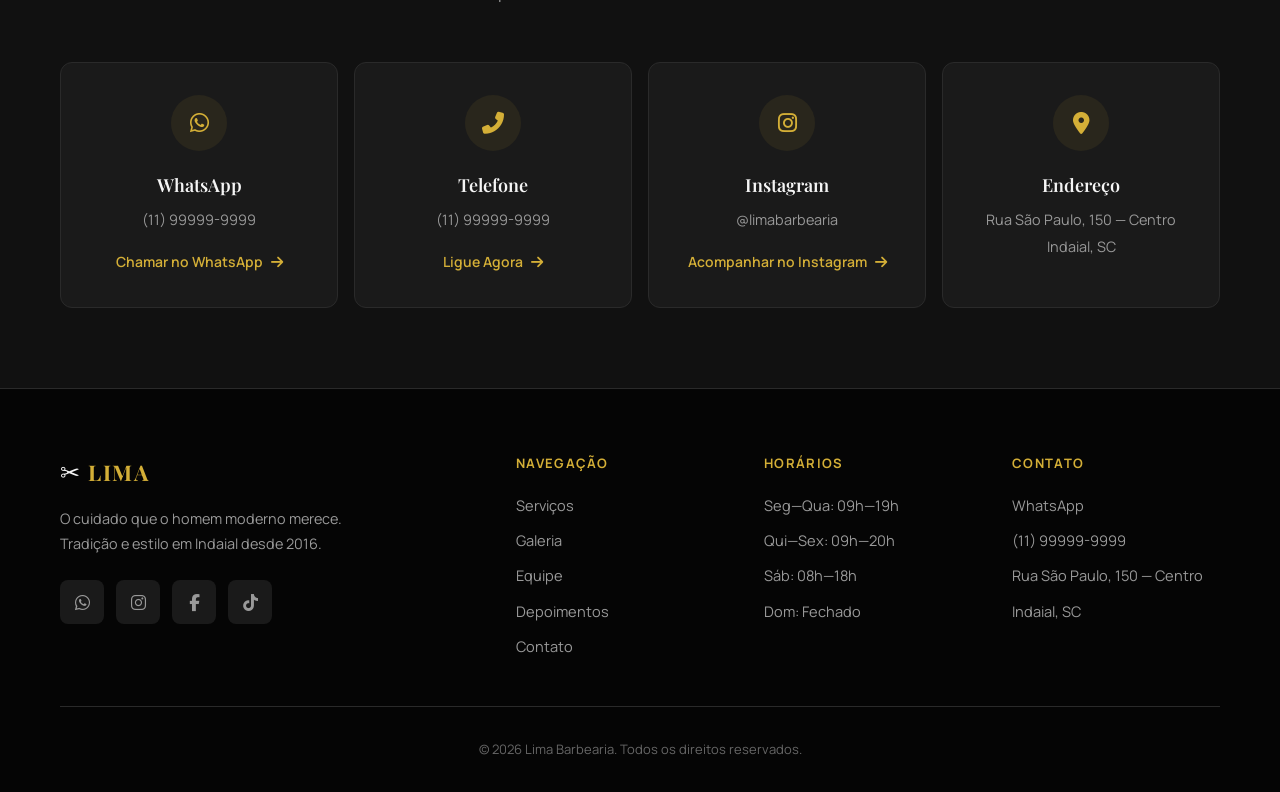
==== commit 060a2bb8: "Auditoria completa: focus-visible, touch target, cursor pointer, preferes-reduced-motion JS, alt tex" ====
--- a/index.html
+++ b/index.html
@@ -281,7 +281,7 @@
         <div class="team__grid">
           <article class="team-card" data-reveal>
             <div class="team-card__image">
-              <img src="https://images.unsplash.com/photo-1560250097-0b93528c311a?w=800&q=90&auto=format" alt="Ricardo Mendes - Barbeiro Master" loading="lazy">
+              <img src="https://images.unsplash.com/photo-1560250097-0b93528c311a?w=800&q=90&auto=format" alt="Foto de Ricardo Mendes" loading="lazy">
             </div>
             <div class="team-card__info">
               <h3 class="team-card__name">Ricardo Mendes</h3>
@@ -291,7 +291,7 @@
           </article>
           <article class="team-card" data-reveal>
             <div class="team-card__image">
-              <img src="https://images.unsplash.com/photo-1506794778202-cad84cf45f1d?w=800&q=90&auto=format" alt="Felipe Oliveira - Stylist" loading="lazy">
+              <img src="https://images.unsplash.com/photo-1506794778202-cad84cf45f1d?w=800&q=90&auto=format" alt="Foto de Felipe Oliveira" loading="lazy">
             </div>
             <div class="team-card__info">
               <h3 class="team-card__name">Felipe Oliveira</h3>
@@ -301,7 +301,7 @@
           </article>
           <article class="team-card" data-reveal>
             <div class="team-card__image">
-              <img src="https://images.unsplash.com/photo-1504257432389-52343af06ae3?w=800&q=90&auto=format" alt="Thiago Costa - Barbeiro Sênior" loading="lazy">
+              <img src="https://images.unsplash.com/photo-1504257432389-52343af06ae3?w=800&q=90&auto=format" alt="Foto de Thiago Costa" loading="lazy">
             </div>
             <div class="team-card__info">
               <h3 class="team-card__name">Thiago Costa</h3>
--- a/css/style.css
+++ b/css/style.css
@@ -16,6 +16,8 @@
   --color-gold-dark: #b8962e;
   --color-border: #2a2a2a;
   --color-border-light: #333333;
+  --color-footer-bg: #050505;
+  --color-whatsapp: #25d366;
 
   --font-heading: 'Playfair Display', Georgia, serif;
   --font-body: 'Manrope', -apple-system, BlinkMacSystemFont, sans-serif;
@@ -42,6 +44,24 @@
   margin: 0;
   padding: 0;
   box-sizing: border-box;
+}
+
+@media (prefers-reduced-motion: reduce) {
+  *, *::before, *::after {
+    animation-duration: 0.01ms !important;
+    animation-iteration-count: 1 !important;
+    transition-duration: 0.01ms !important;
+  }
+
+  html {
+    scroll-behavior: auto;
+  }
+
+  [data-reveal] {
+    opacity: 1;
+    transform: none;
+    transition: none;
+  }
 }
 
 html {
@@ -152,7 +172,11 @@
   font-weight: 600;
   padding: 0.875rem 1.75rem;
   border-radius: 6px;
-  transition: all var(--transition-base);
+  transition: background var(--transition-base),
+              color var(--transition-base),
+              border-color var(--transition-base),
+              transform var(--transition-base),
+              box-shadow var(--transition-base);
   position: relative;
   overflow: hidden;
   text-align: center;
@@ -206,7 +230,9 @@
   backdrop-filter: blur(16px);
   -webkit-backdrop-filter: blur(16px);
   border-bottom: 1px solid transparent;
-  transition: all var(--transition-base);
+  transition: background var(--transition-base),
+              border-bottom-color var(--transition-base),
+              backdrop-filter var(--transition-base);
 }
 
 .header.header--scrolled {
@@ -257,7 +283,8 @@
   height: 2px;
   background: var(--color-text);
   border-radius: 2px;
-  transition: all var(--transition-base);
+  transition: background var(--transition-base),
+              transform var(--transition-base);
 }
 
 .header__nav-toggle[aria-expanded="true"] .header__nav-toggle-bar:nth-child(1) {
@@ -432,9 +459,9 @@
   justify-content: center;
   gap: 1rem;
   font-family: var(--font-heading);
-  font-size: clamp(1rem, 2.5vw, 1.375rem);
+  font-size: clamp(1.5rem, 4vw, 2.25rem);
   font-weight: 700;
-  letter-spacing: 0.30em;
+  letter-spacing: 0.28em;
   text-transform: uppercase;
   color: var(--color-gold);
   margin-bottom: 2rem;
@@ -559,7 +586,7 @@
   margin-bottom: 1.5rem;
   font-size: 1.375rem;
   color: var(--color-gold);
-  transition: all var(--transition-base);
+  transition: background var(--transition-base);
 }
 
 .service-card:hover .service-card__icon {
@@ -682,7 +709,6 @@
   position: relative;
   border-radius: 10px;
   overflow: hidden;
-  cursor: pointer;
 }
 
 .gallery__item img {
@@ -1162,10 +1188,12 @@
               box-shadow var(--transition-base);
 }
 
-.contact__card:hover {
+.contact__card:hover,
+.contact__card:focus-visible {
   border-color: var(--color-gold);
   transform: translateY(-6px);
   box-shadow: var(--shadow-gold);
+  outline: none;
 }
 
 .contact__card-icon {
@@ -1217,7 +1245,7 @@
 
 /* ---- Footer ---- */
 .footer {
-  background: #050505;
+  background: var(--color-footer-bg);
   border-top: 1px solid var(--color-border);
   padding: 4rem 0 1.5rem;
 }
@@ -1274,8 +1302,8 @@
 }
 
 .footer__social a {
-  width: 2.5rem;
-  height: 2.5rem;
+  width: 2.75rem;
+  height: 2.75rem;
   display: flex;
   align-items: center;
   justify-content: center;
@@ -1283,13 +1311,15 @@
   border-radius: 8px;
   color: var(--color-text-secondary);
   font-size: 1.0625rem;
-  transition: all var(--transition-base);
-}
-
-.footer__social a:hover {
-  background: var(--color-gold);
-  color: var(--color-bg);
-  transform: translateY(-2px);
+  transition: background var(--transition-base),
+              color var(--transition-base);
+}
+
+.footer__social a:hover,
+.footer__social a:focus-visible {
+  background: rgba(212, 175, 55, 0.12);
+  color: var(--color-gold);
+  outline: none;
 }
 
 .footer__links-title {
@@ -1313,8 +1343,10 @@
   transition: color var(--transition-fast);
 }
 
-.footer__links a:hover {
-  color: var(--color-gold);
+.footer__links a:hover,
+.footer__links a:focus-visible {
+  color: var(--color-gold);
+  outline: none;
 }
 
 .footer__links li {
@@ -1345,17 +1377,20 @@
   display: flex;
   align-items: center;
   justify-content: center;
-  background: #25d366;
+  background: var(--color-whatsapp);
   border-radius: 50%;
-  color: #fff;
+  color: var(--color-text);
   font-size: 1.625rem;
   box-shadow: 0 4px 16px rgba(37, 211, 102, 0.35);
-  transition: all var(--transition-base);
-}
-
-.whatsapp-float:hover {
+  transition: transform var(--transition-base),
+              box-shadow var(--transition-base);
+}
+
+.whatsapp-float:hover,
+.whatsapp-float:focus-visible {
   transform: scale(1.08);
-  box-shadow: 0 6px 24px rgba(37, 211, 102, 0.5);
+  box-shadow: 0 6px 22px rgba(37, 211, 102, 0.45);
+  outline: none;
 }
 
 /* ---- Back to Top ---- */
@@ -1377,7 +1412,11 @@
   opacity: 0;
   visibility: hidden;
   transform: translateY(10px);
-  transition: all var(--transition-base);
+  transition: opacity var(--transition-base),
+              visibility var(--transition-base),
+              transform var(--transition-base),
+              border-color var(--transition-base),
+              color var(--transition-base);
 }
 
 .back-to-top.visible {
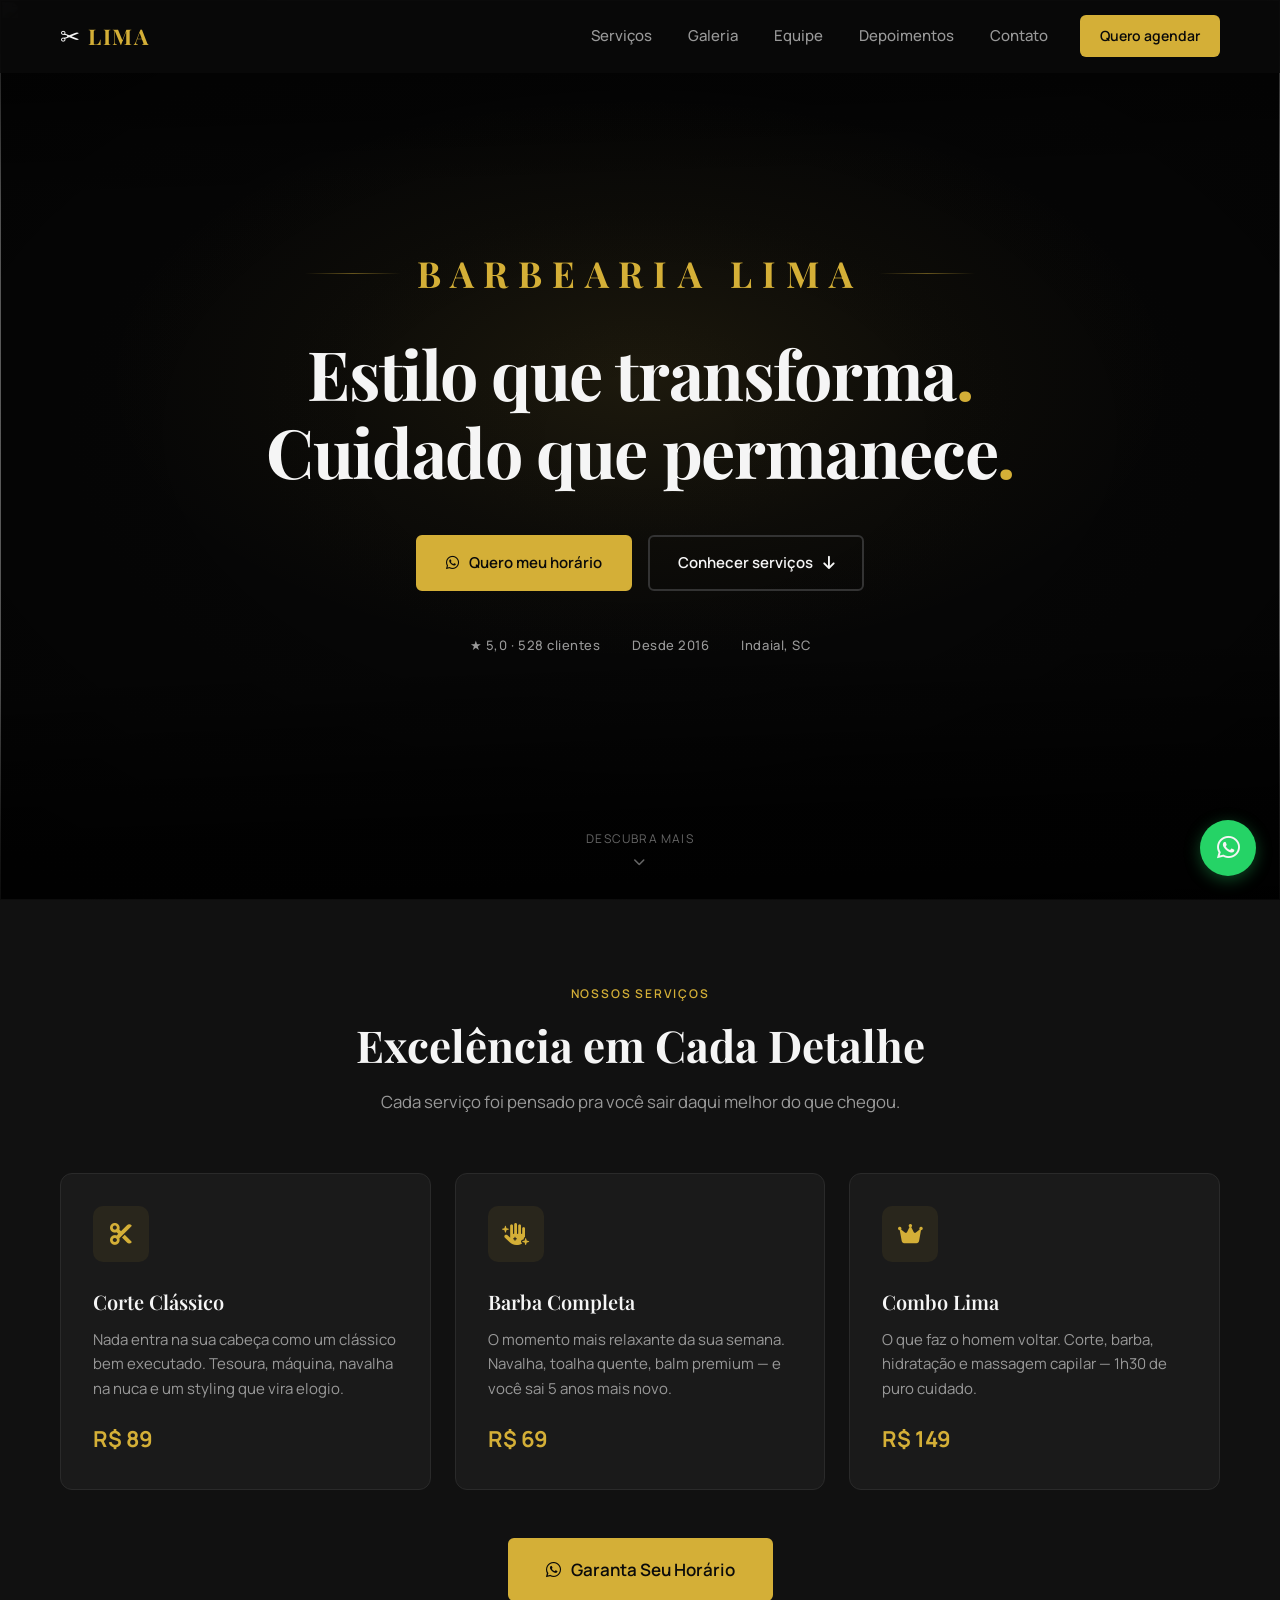
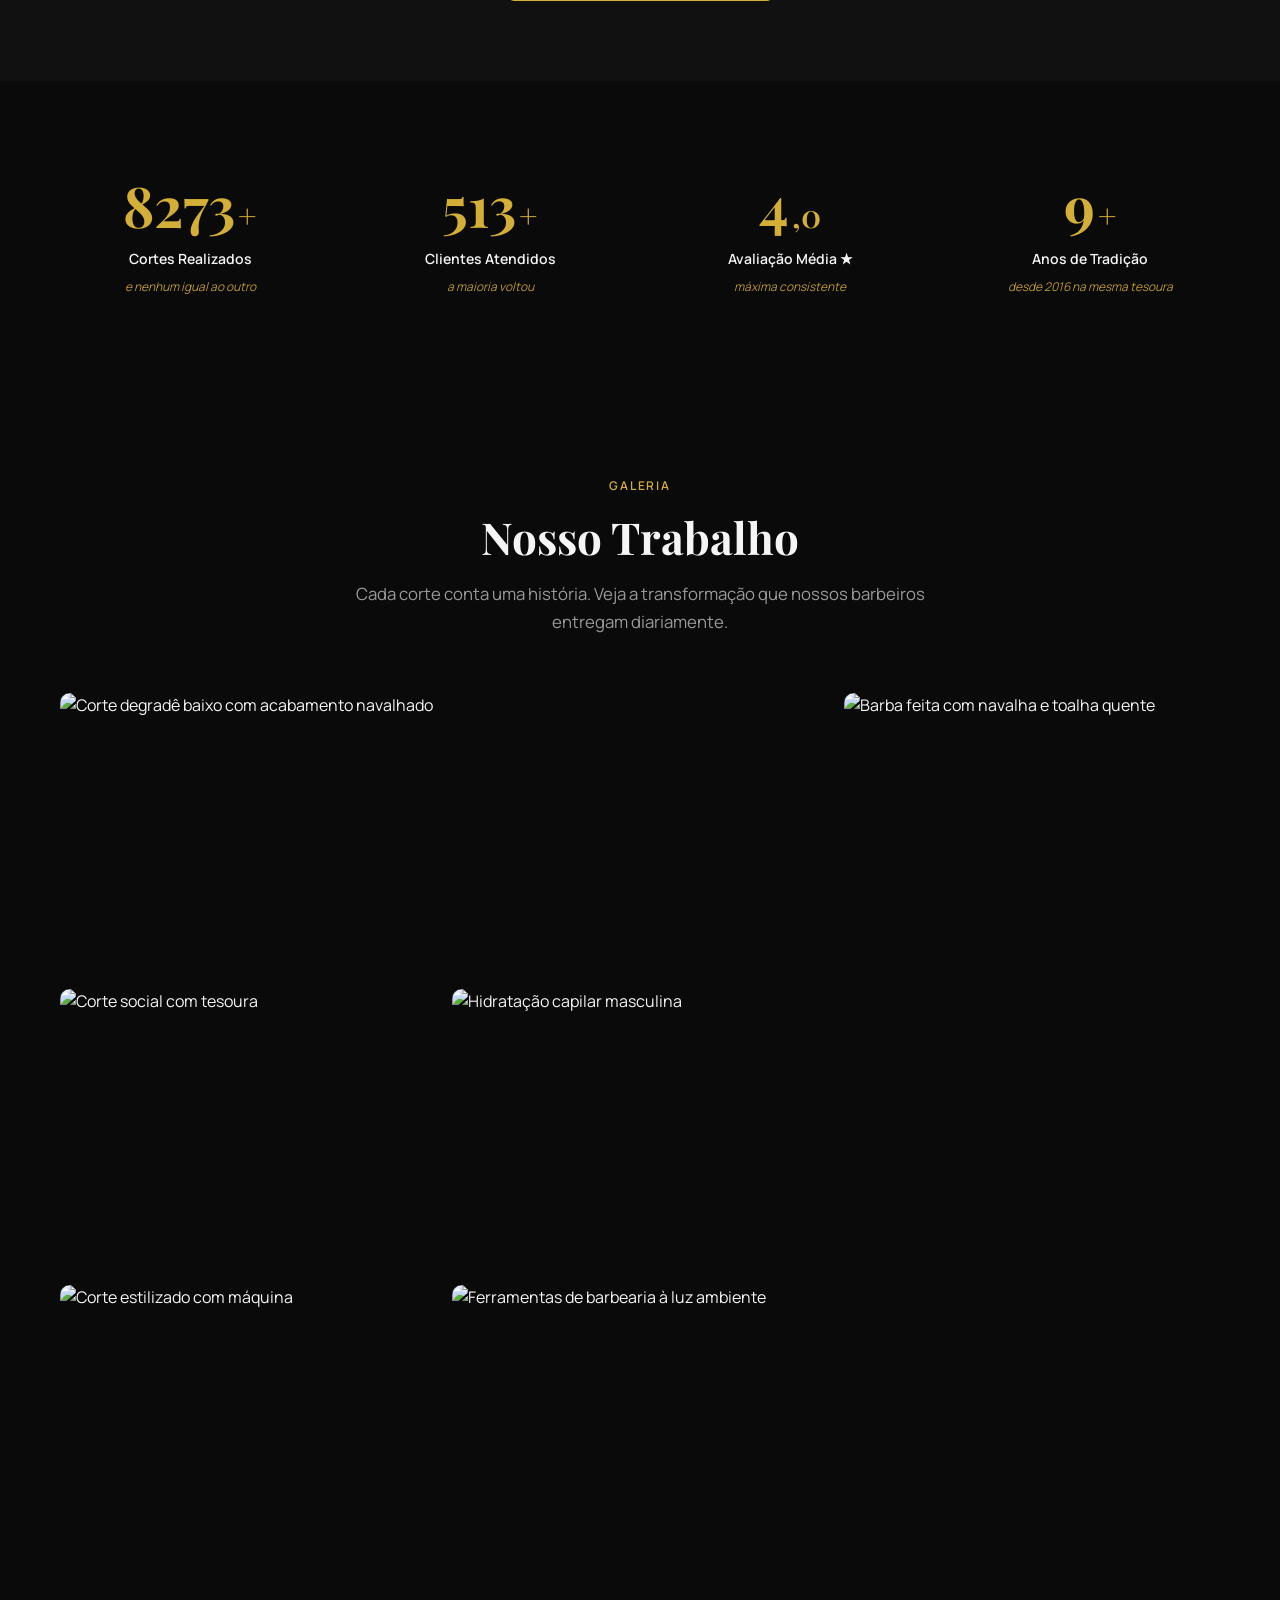
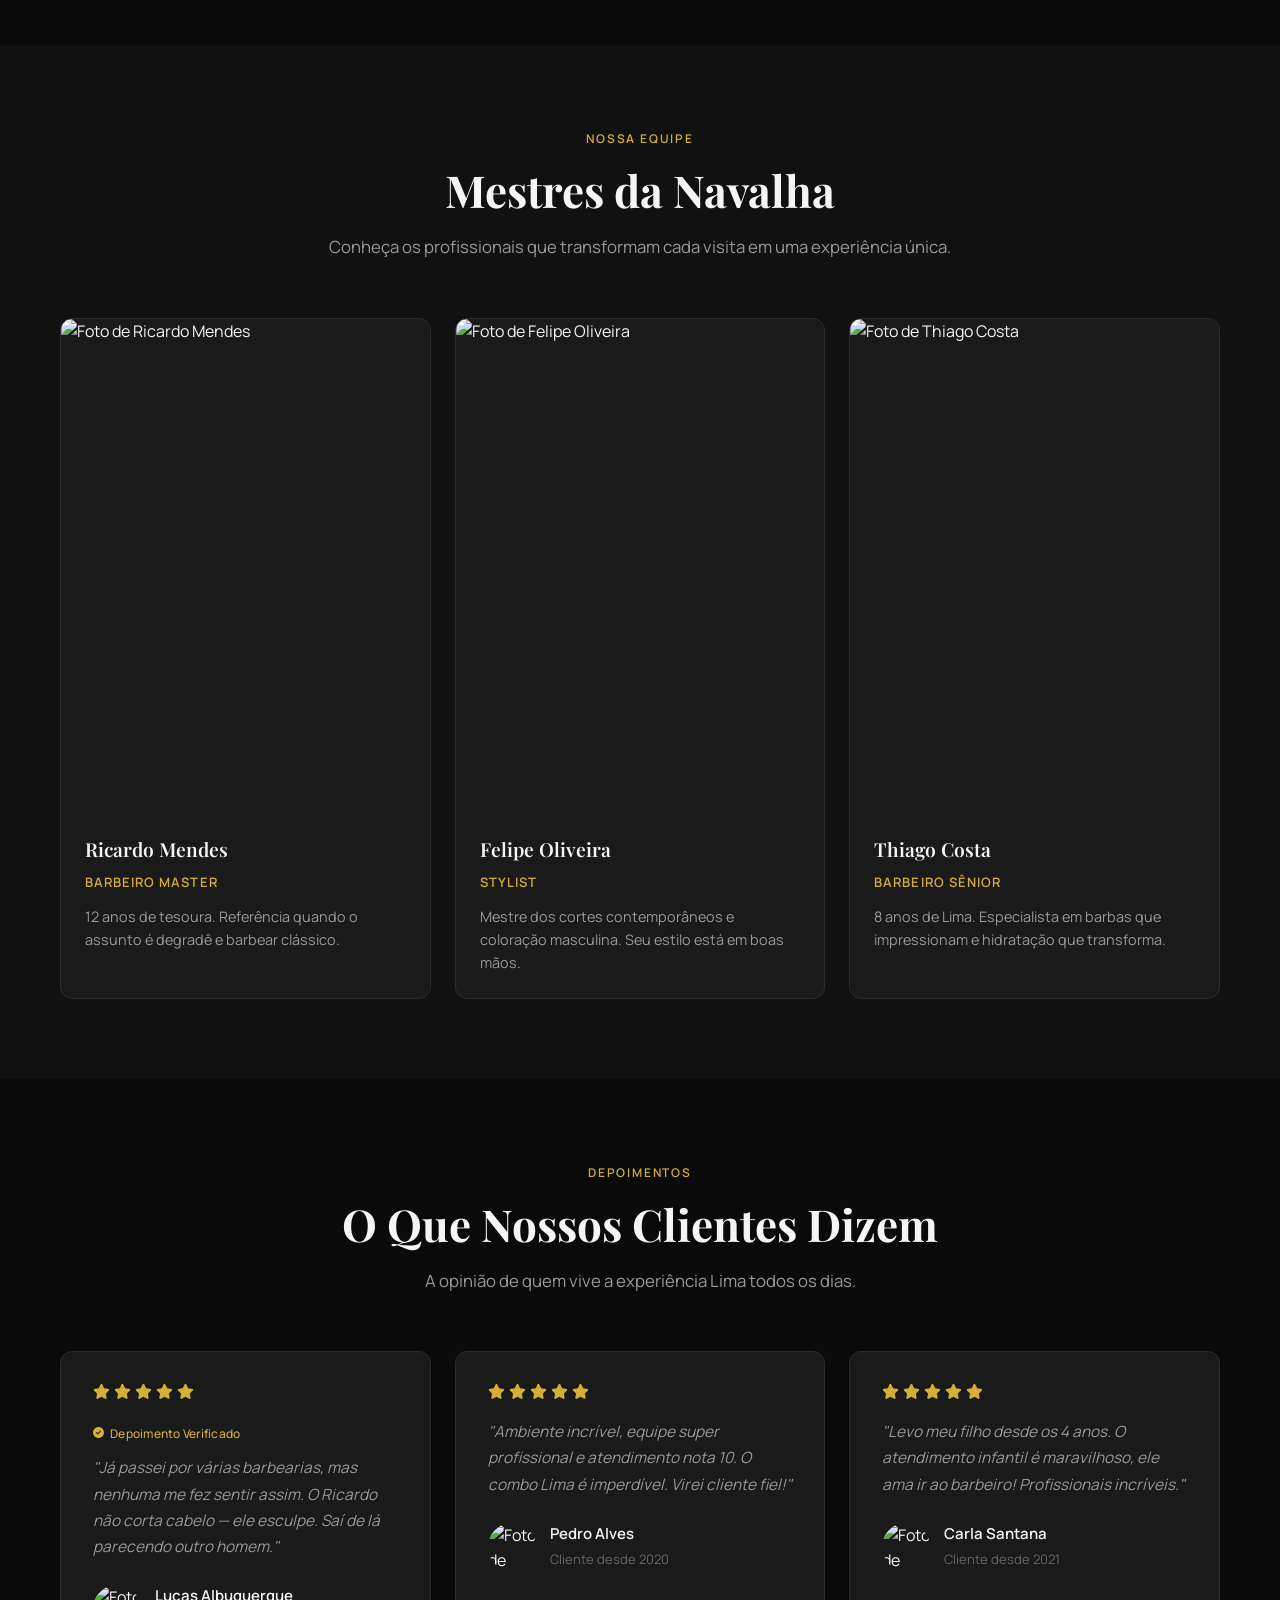
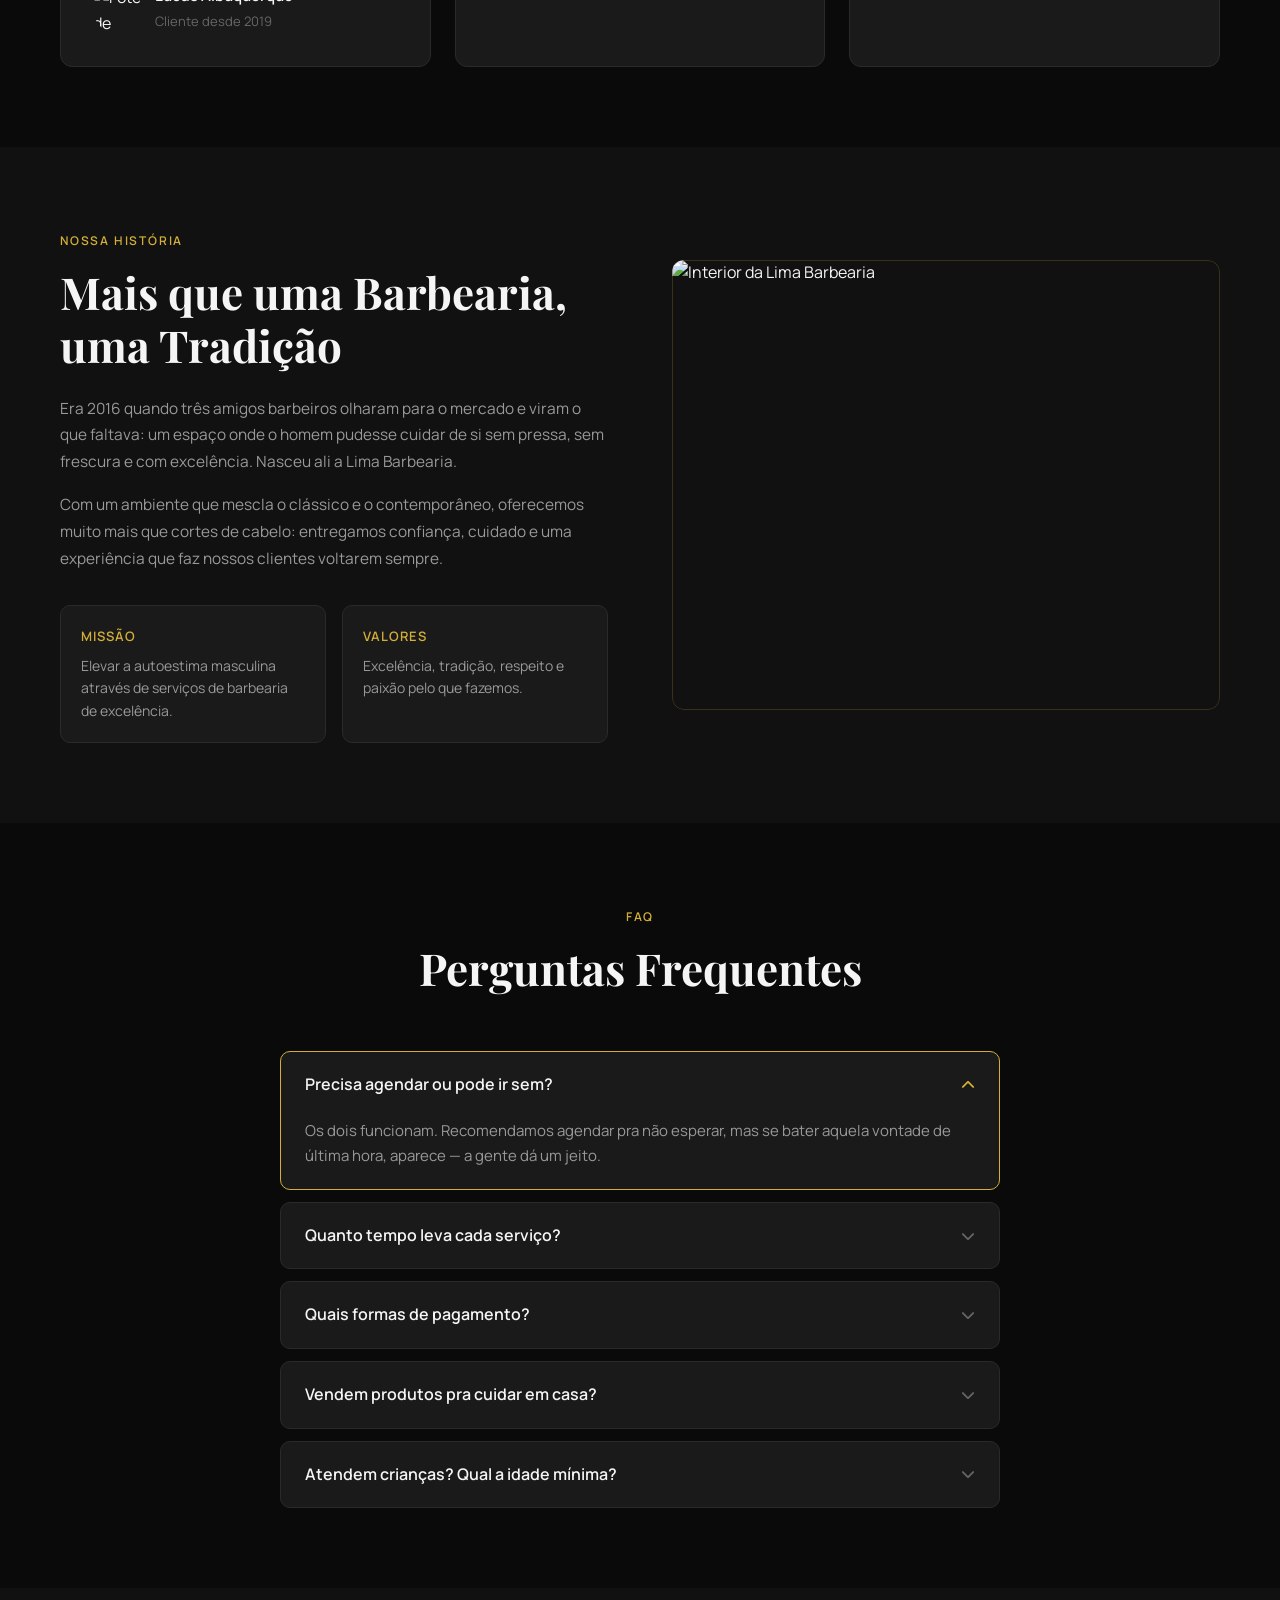
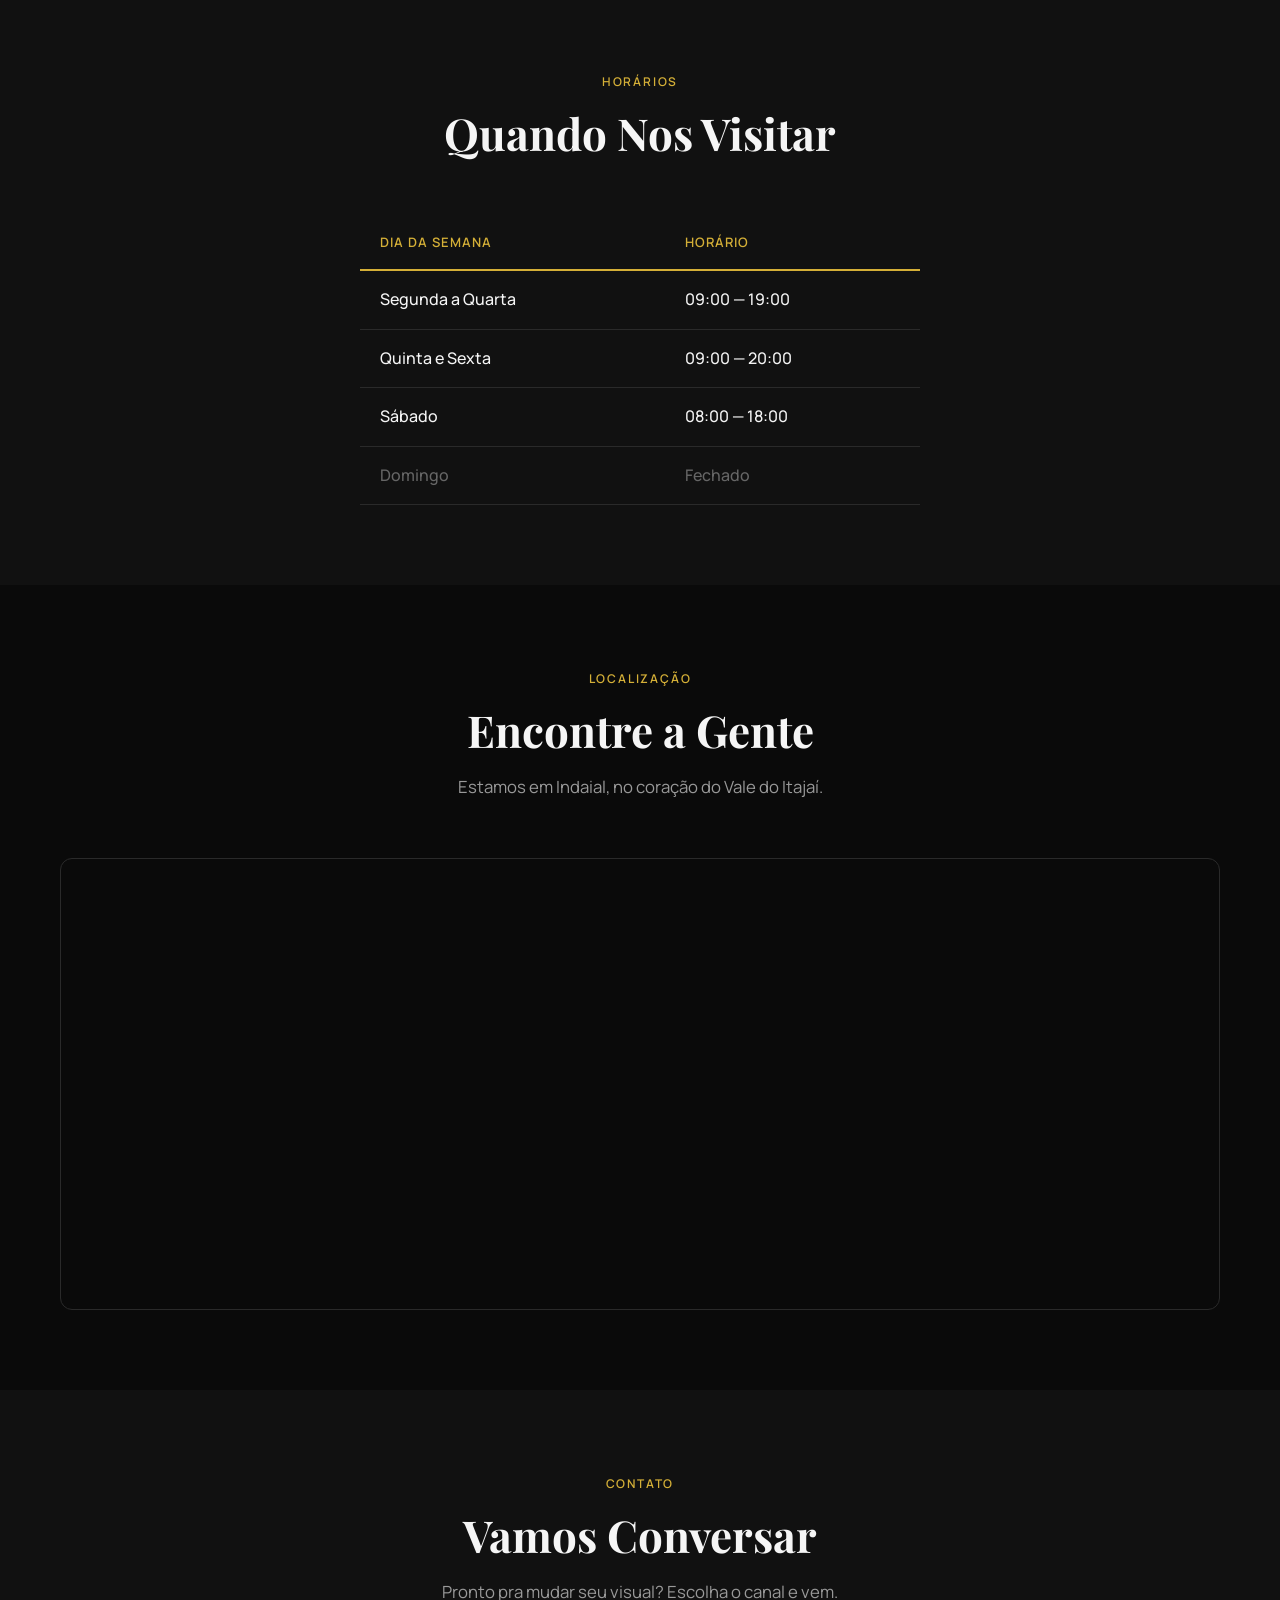
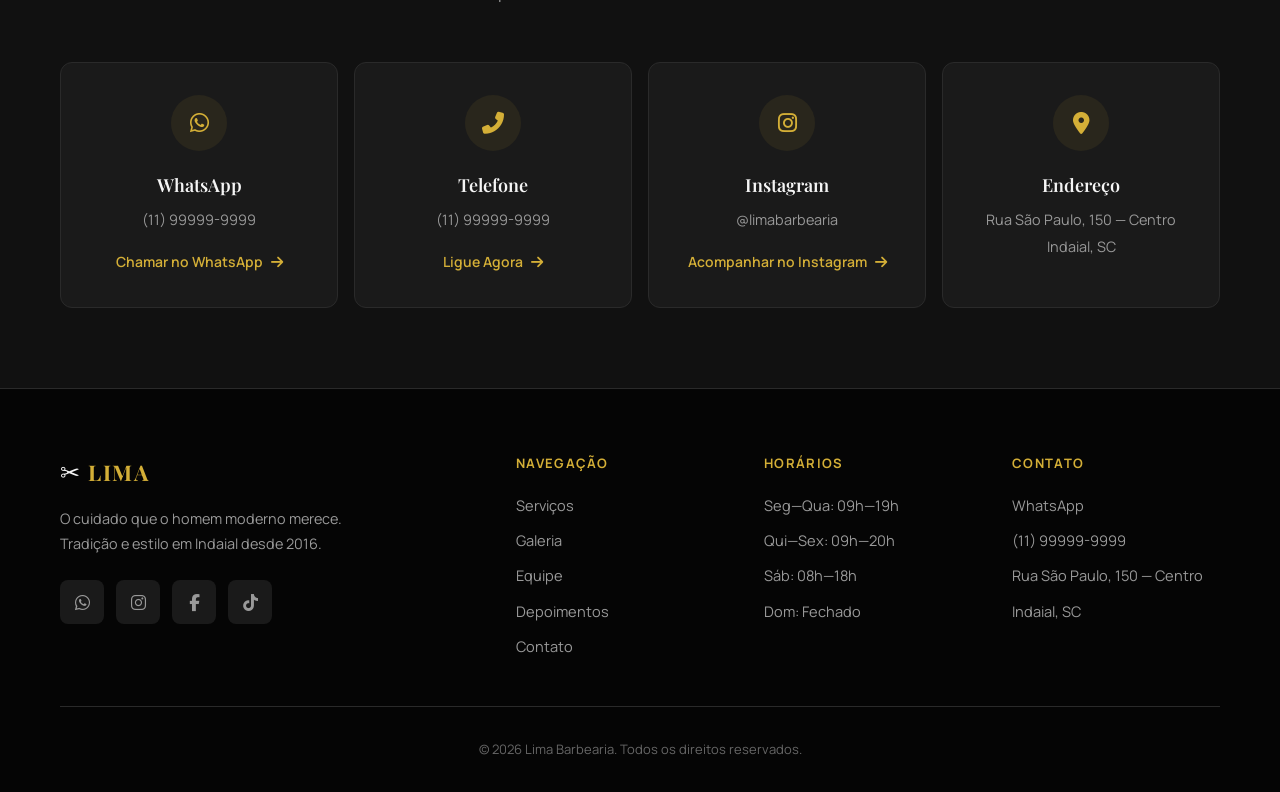
==== commit 1d5e8b9b: "Galeria com fotos reais de cabelo masculino/barber via source.unsplash.com por keyword" ====
--- a/index.html
+++ b/index.html
@@ -230,39 +230,39 @@
           <h2 class="section__title" id="gallery-title">Nosso Trabalho</h2>
           <p class="section__desc">Cada corte conta uma história. Veja a transformação que nossos barbeiros entregam diariamente.</p>
         </div>
-        <div class="gallery__grid">
+<div class="gallery__grid">
           <figure class="gallery__item gallery__item--wide" data-reveal>
-            <img src="https://images.unsplash.com/photo-1621607512214-68297480165e?w=600&q=85&auto=format" alt="Corte degradê finalizado" loading="lazy">
+            <img src="https://source.unsplash.com/600x400/?mens-haircut,fade" alt="Corte degradê baixo com acabamento navalhado" loading="lazy">
             <figcaption class="gallery__caption">
               <span>Degradê que vira elogio</span>
             </figcaption>
           </figure>
           <figure class="gallery__item gallery__item--tall" data-reveal>
-            <img src="https://images.unsplash.com/photo-1596728325488-58c87691e9af?w=600&q=85&auto=format" alt="Barba feita com navalha" loading="lazy">
+            <img src="https://source.unsplash.com/400x600/?beard,barber" alt="Barba feita com navalha e toalha quente" loading="lazy">
             <figcaption class="gallery__caption">
               <span>Barba que para a conversa</span>
             </figcaption>
           </figure>
           <figure class="gallery__item" data-reveal>
-            <img src="https://images.unsplash.com/photo-1507003211169-0a1dd7228f2d?w=600&q=85&auto=format" alt="Corte social elegante" loading="lazy">
+            <img src="https://source.unsplash.com/400x400/?men,haircut" alt="Corte social com tesoura" loading="lazy">
             <figcaption class="gallery__caption">
               <span>Corte que abre portas</span>
             </figcaption>
           </figure>
           <figure class="gallery__item" data-reveal>
-            <img src="https://images.unsplash.com/photo-1472099645785-5658abf4ff4e?w=600&q=85&auto=format" alt="Cliente satisfeito" loading="lazy">
+            <img src="https://source.unsplash.com/400x400/?barbershop,hair" alt="Hidratação capilar masculina" loading="lazy">
             <figcaption class="gallery__caption">
               <span>Autoestima na medida</span>
             </figcaption>
           </figure>
           <figure class="gallery__item" data-reveal>
-            <img src="https://images.unsplash.com/photo-1500648767791-00dcc994a43e?w=600&q=85&auto=format" alt="Barbear clássico" loading="lazy">
+            <img src="https://source.unsplash.com/400x400/?haircut,stylist" alt="Corte estilizado com máquina" loading="lazy">
             <figcaption class="gallery__caption">
               <span>30 minutos de paz</span>
             </figcaption>
           </figure>
           <figure class="gallery__item gallery__item--wide" data-reveal>
-            <img src="https://images.unsplash.com/photo-1560869713-7d0a29430803?w=600&q=85&auto=format" alt="Ambiente da barbearia" loading="lazy">
+            <img src="https://source.unsplash.com/600x400/?barbershop,light" alt="Ferramentas de barbearia à luz ambiente" loading="lazy">
             <figcaption class="gallery__caption">
               <span>Seu novo lugar favorito</span>
             </figcaption>
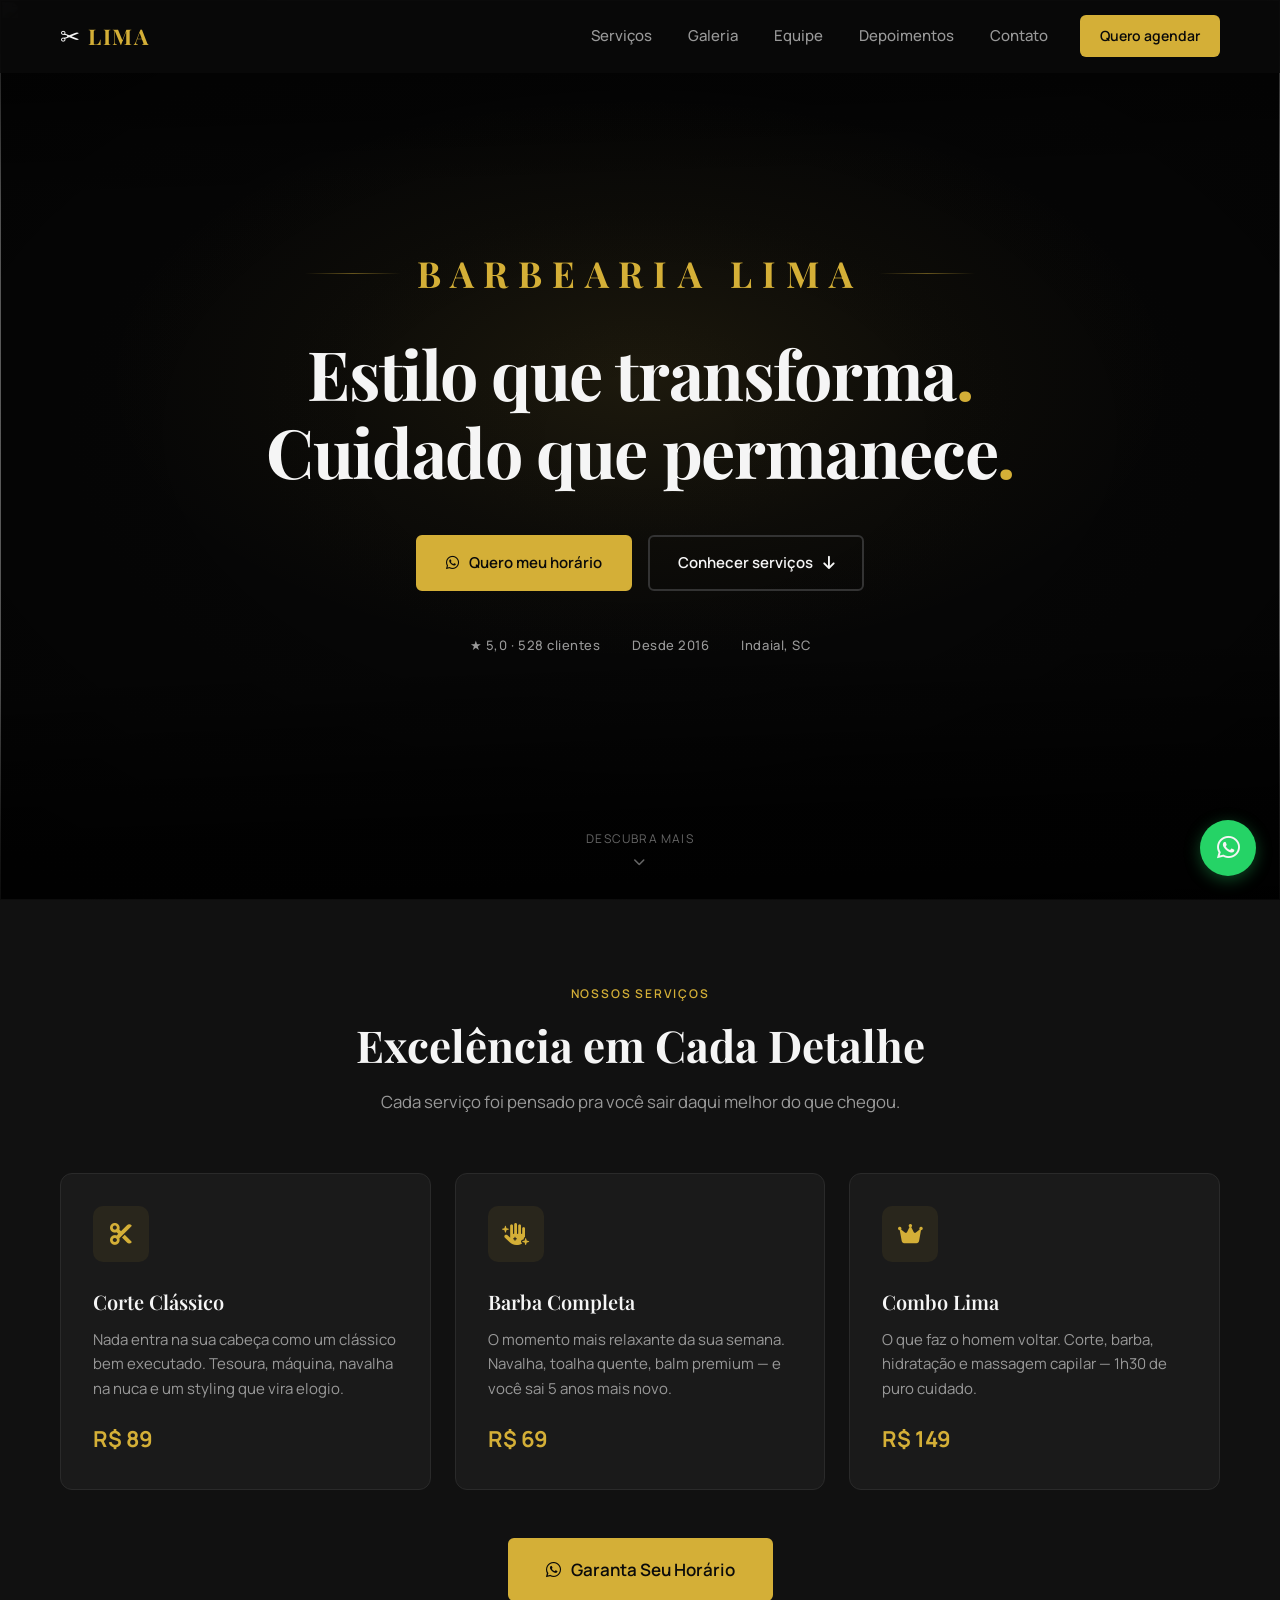
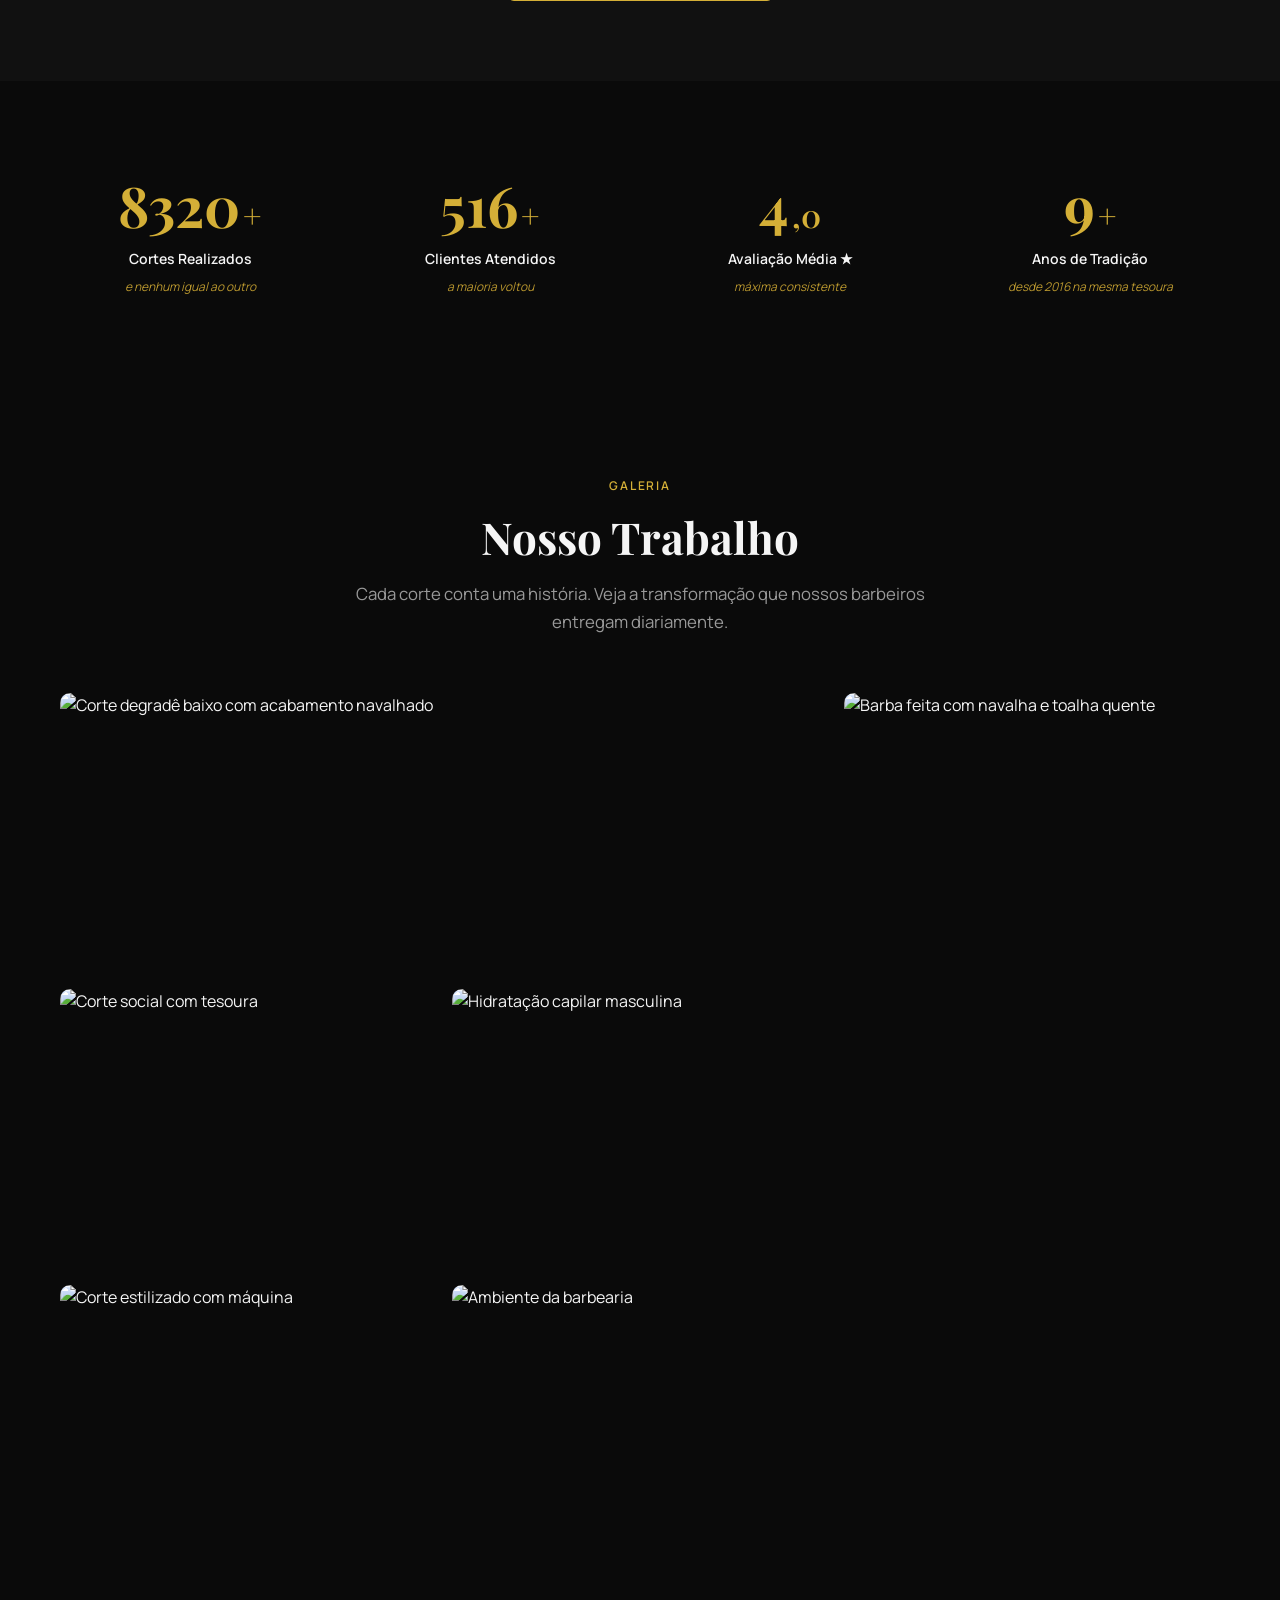
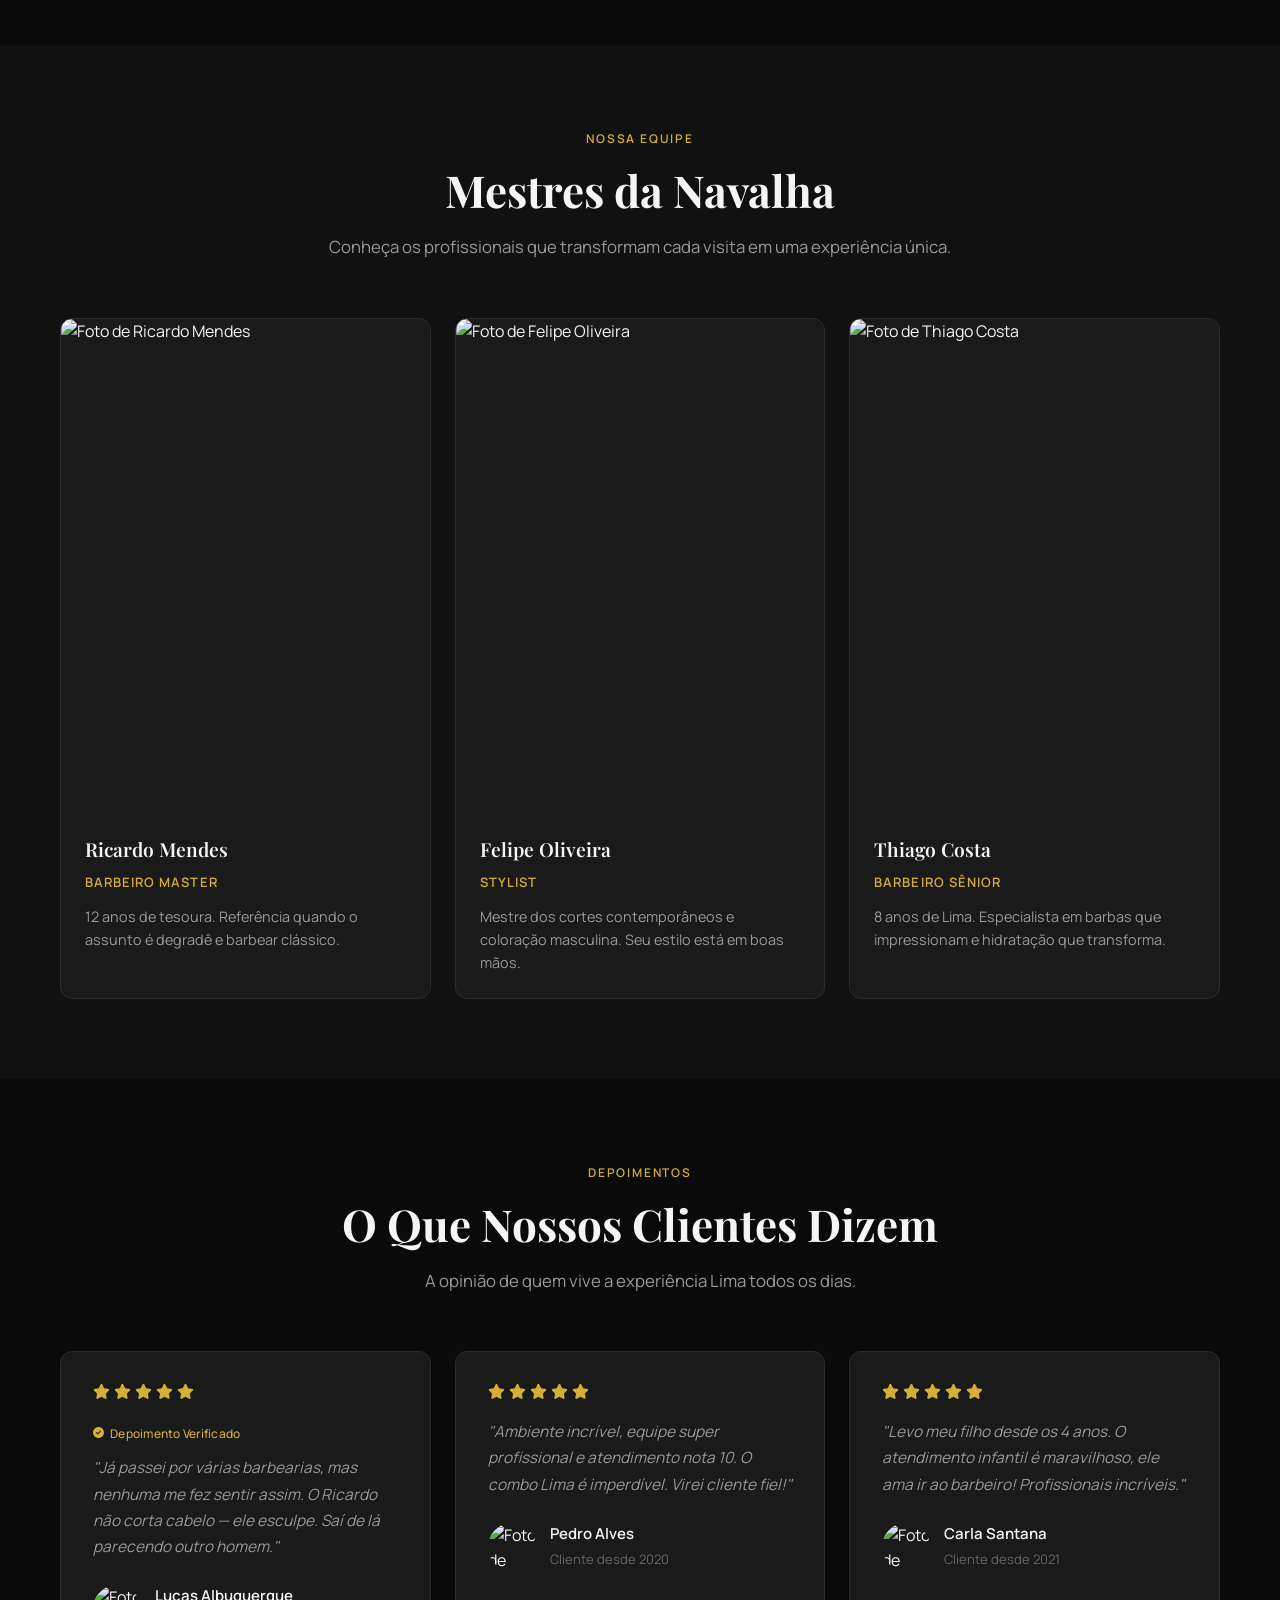
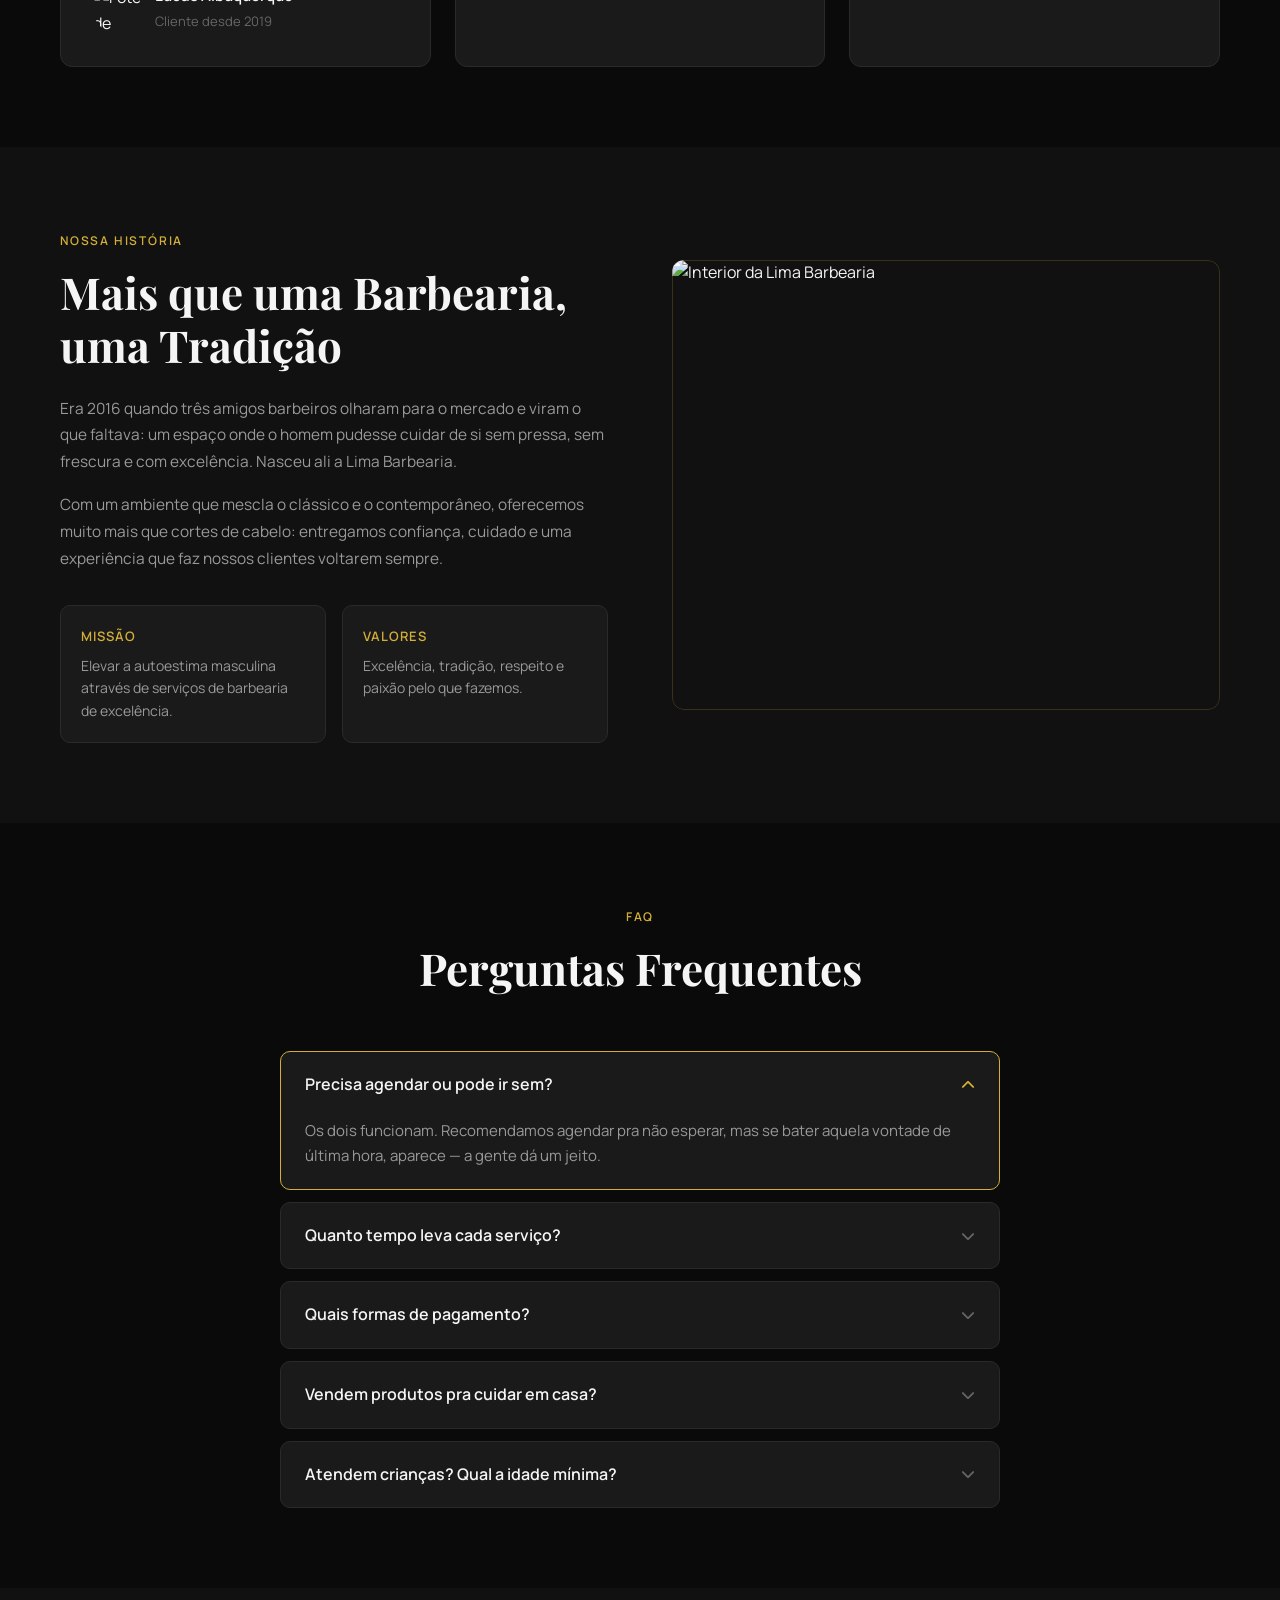
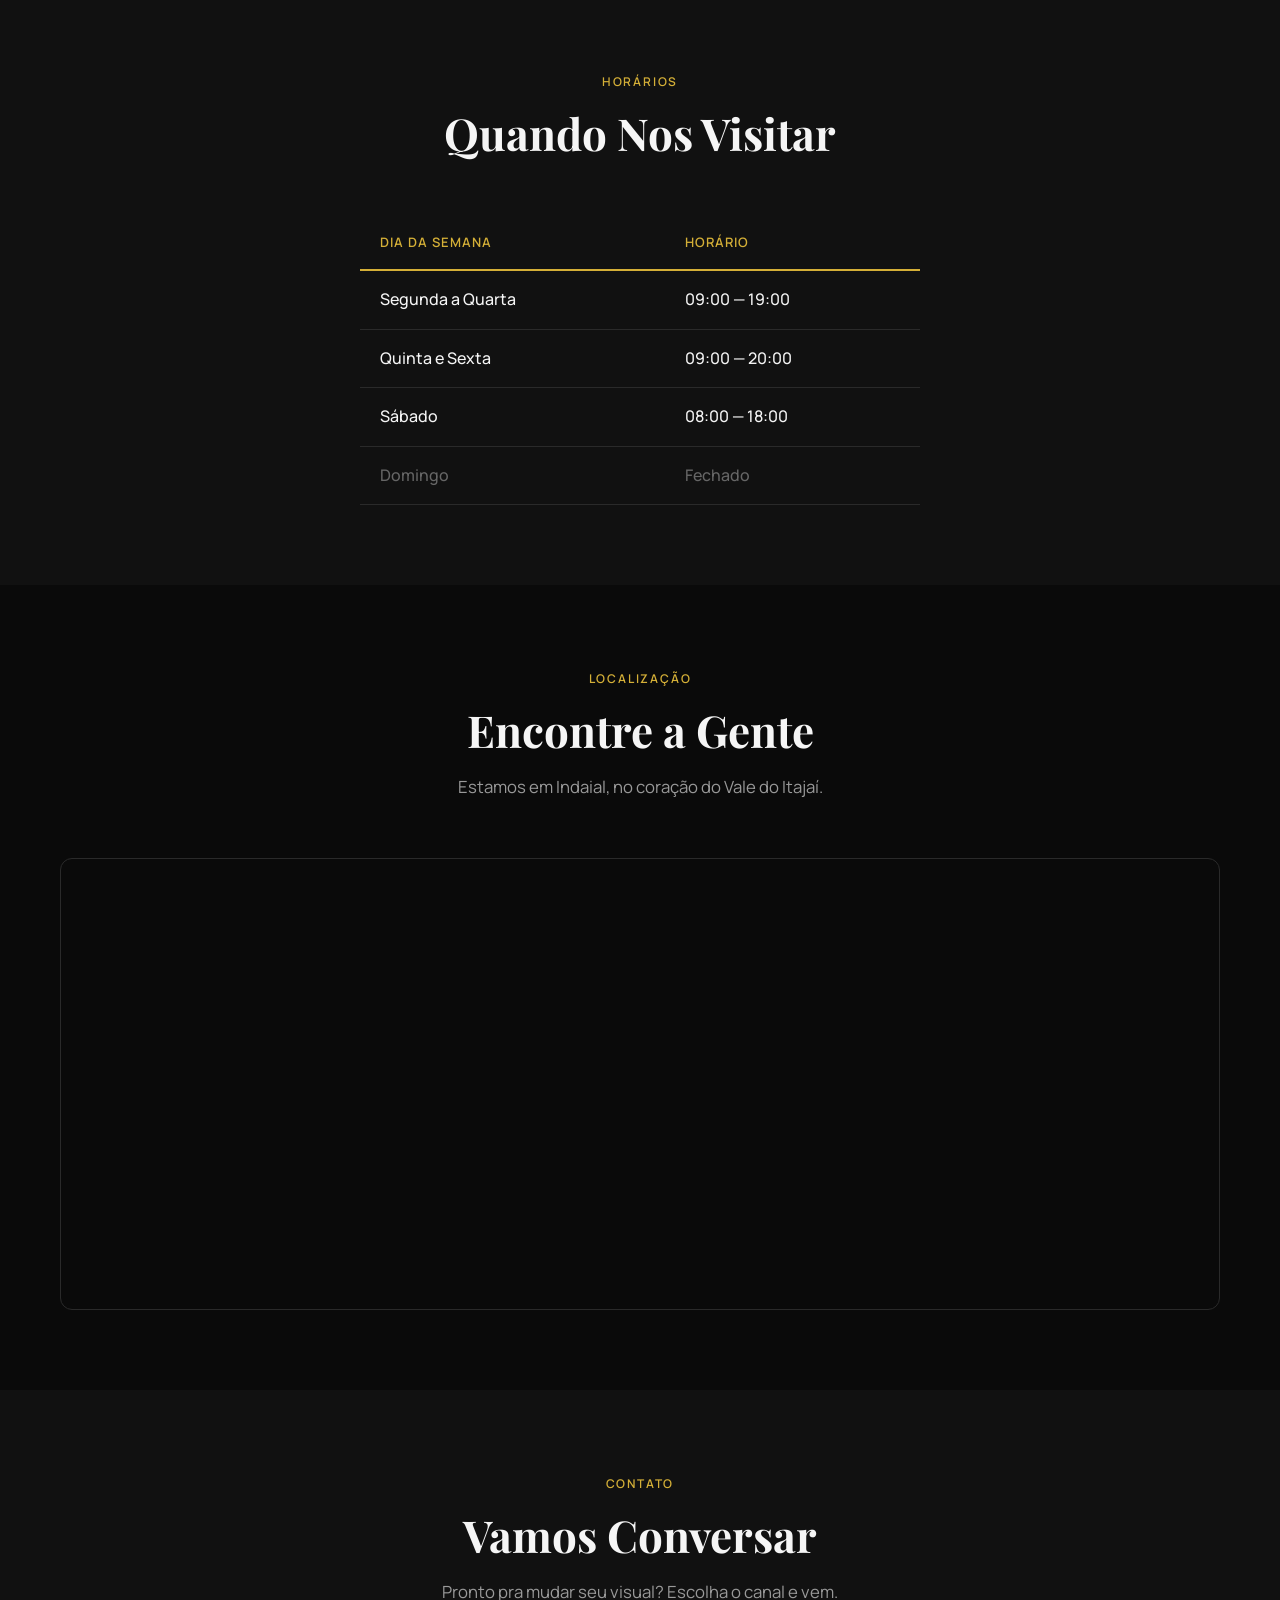
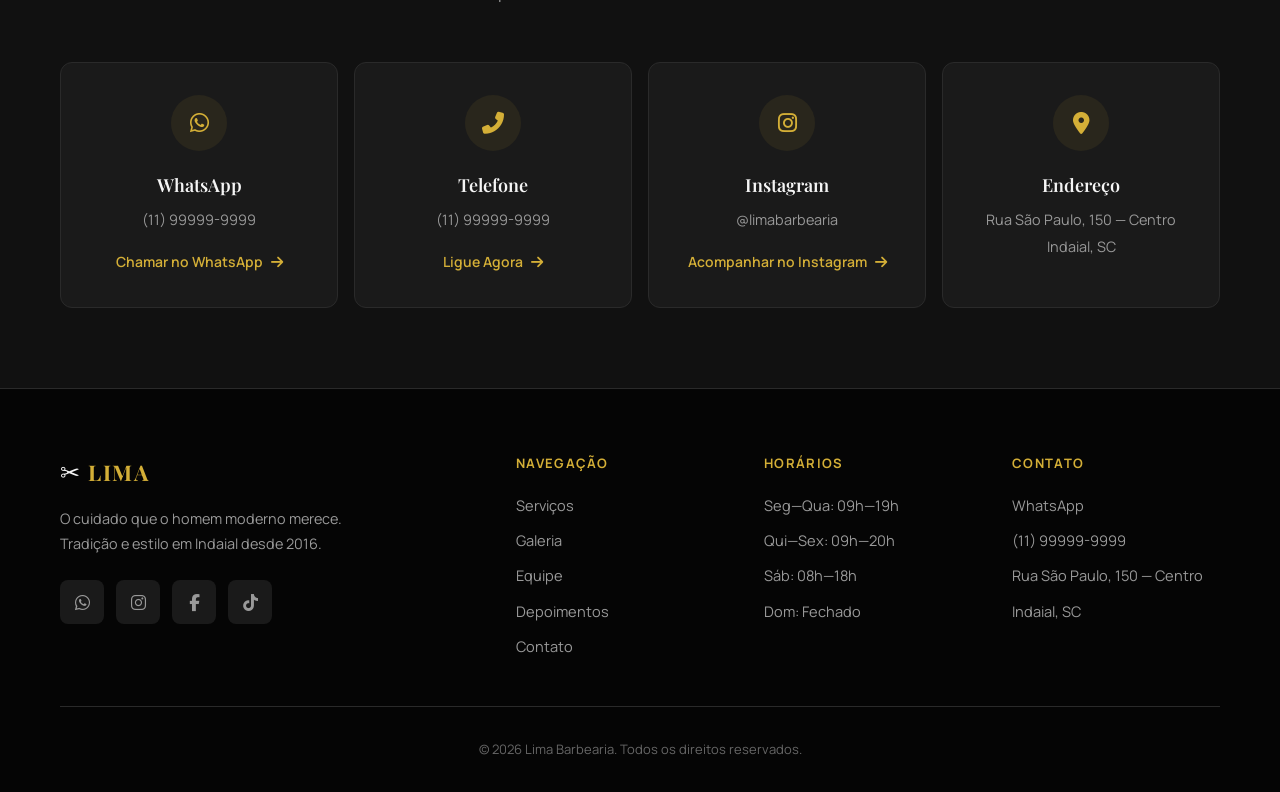
==== commit 3448e47b: "Galeria com 6 imagens verificadas de cabelo masculino/barber (IDs Unsplash comprovados)" ====
--- a/index.html
+++ b/index.html
@@ -232,37 +232,37 @@
         </div>
 <div class="gallery__grid">
           <figure class="gallery__item gallery__item--wide" data-reveal>
-            <img src="https://source.unsplash.com/600x400/?mens-haircut,fade" alt="Corte degradê baixo com acabamento navalhado" loading="lazy">
+            <img src="https://images.unsplash.com/photo-1621607512214-68297480165e?w=600&h=400&q=85&auto=format" alt="Corte degradê baixo com acabamento navalhado" loading="lazy">
             <figcaption class="gallery__caption">
               <span>Degradê que vira elogio</span>
             </figcaption>
           </figure>
           <figure class="gallery__item gallery__item--tall" data-reveal>
-            <img src="https://source.unsplash.com/400x600/?beard,barber" alt="Barba feita com navalha e toalha quente" loading="lazy">
+            <img src="https://images.unsplash.com/photo-1552058544-f2b08422138a?w=400&h=600&q=85&auto=format" alt="Barba feita com navalha e toalha quente" loading="lazy">
             <figcaption class="gallery__caption">
               <span>Barba que para a conversa</span>
             </figcaption>
           </figure>
           <figure class="gallery__item" data-reveal>
-            <img src="https://source.unsplash.com/400x400/?men,haircut" alt="Corte social com tesoura" loading="lazy">
+            <img src="https://images.unsplash.com/photo-1492446190781-58ac4285911d?w=400&h=400&q=85&auto=format" alt="Corte social com tesoura" loading="lazy">
             <figcaption class="gallery__caption">
               <span>Corte que abre portas</span>
             </figcaption>
           </figure>
           <figure class="gallery__item" data-reveal>
-            <img src="https://source.unsplash.com/400x400/?barbershop,hair" alt="Hidratação capilar masculina" loading="lazy">
+            <img src="https://images.unsplash.com/photo-1596728325488-58c87691e9af?w=400&h=400&q=85&auto=format" alt="Hidratação capilar masculina" loading="lazy">
             <figcaption class="gallery__caption">
               <span>Autoestima na medida</span>
             </figcaption>
           </figure>
           <figure class="gallery__item" data-reveal>
-            <img src="https://source.unsplash.com/400x400/?haircut,stylist" alt="Corte estilizado com máquina" loading="lazy">
+            <img src="https://images.unsplash.com/photo-1472099645785-5658abf4ff4e?w=400&h=400&q=85&auto=format" alt="Corte estilizado com máquina" loading="lazy">
             <figcaption class="gallery__caption">
               <span>30 minutos de paz</span>
             </figcaption>
           </figure>
           <figure class="gallery__item gallery__item--wide" data-reveal>
-            <img src="https://source.unsplash.com/600x400/?barbershop,light" alt="Ferramentas de barbearia à luz ambiente" loading="lazy">
+            <img src="https://images.unsplash.com/photo-1560869713-7d0a29430803?w=600&h=400&q=85&auto=format" alt="Ambiente da barbearia" loading="lazy">
             <figcaption class="gallery__caption">
               <span>Seu novo lugar favorito</span>
             </figcaption>
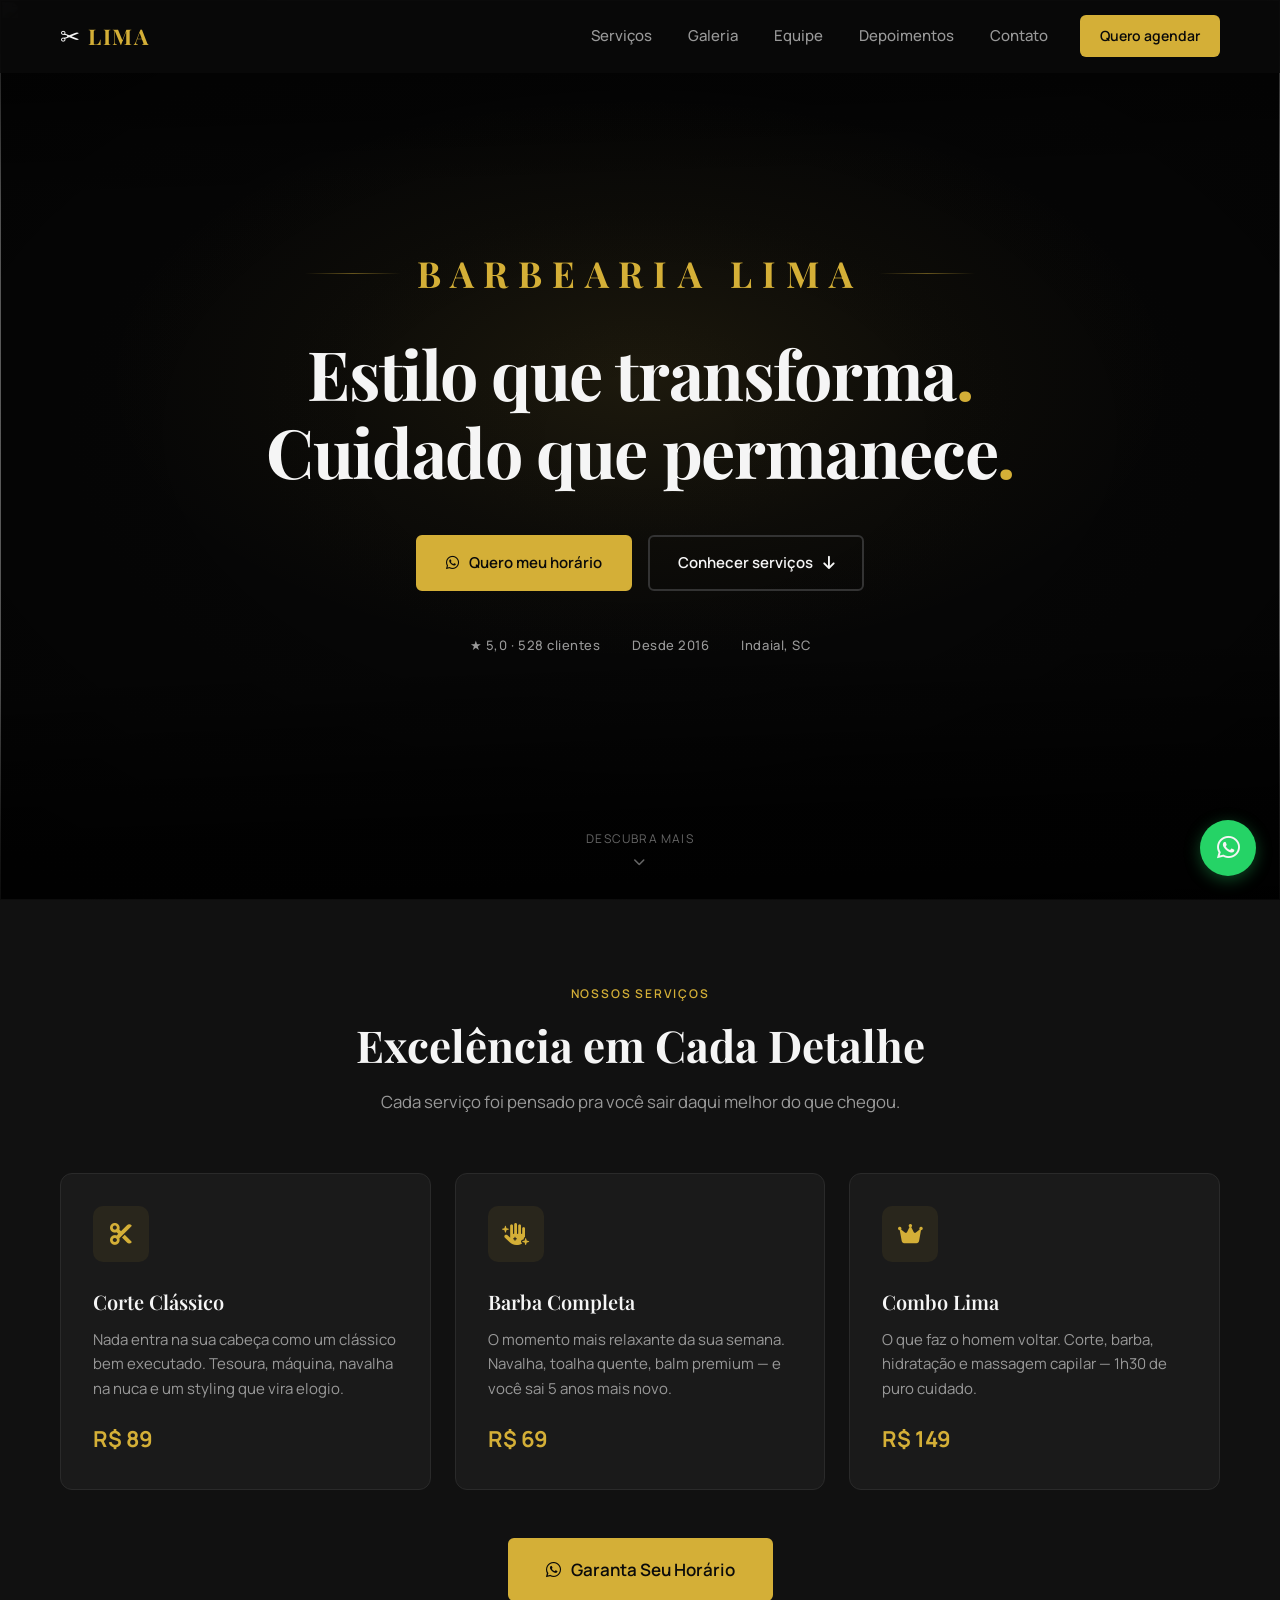
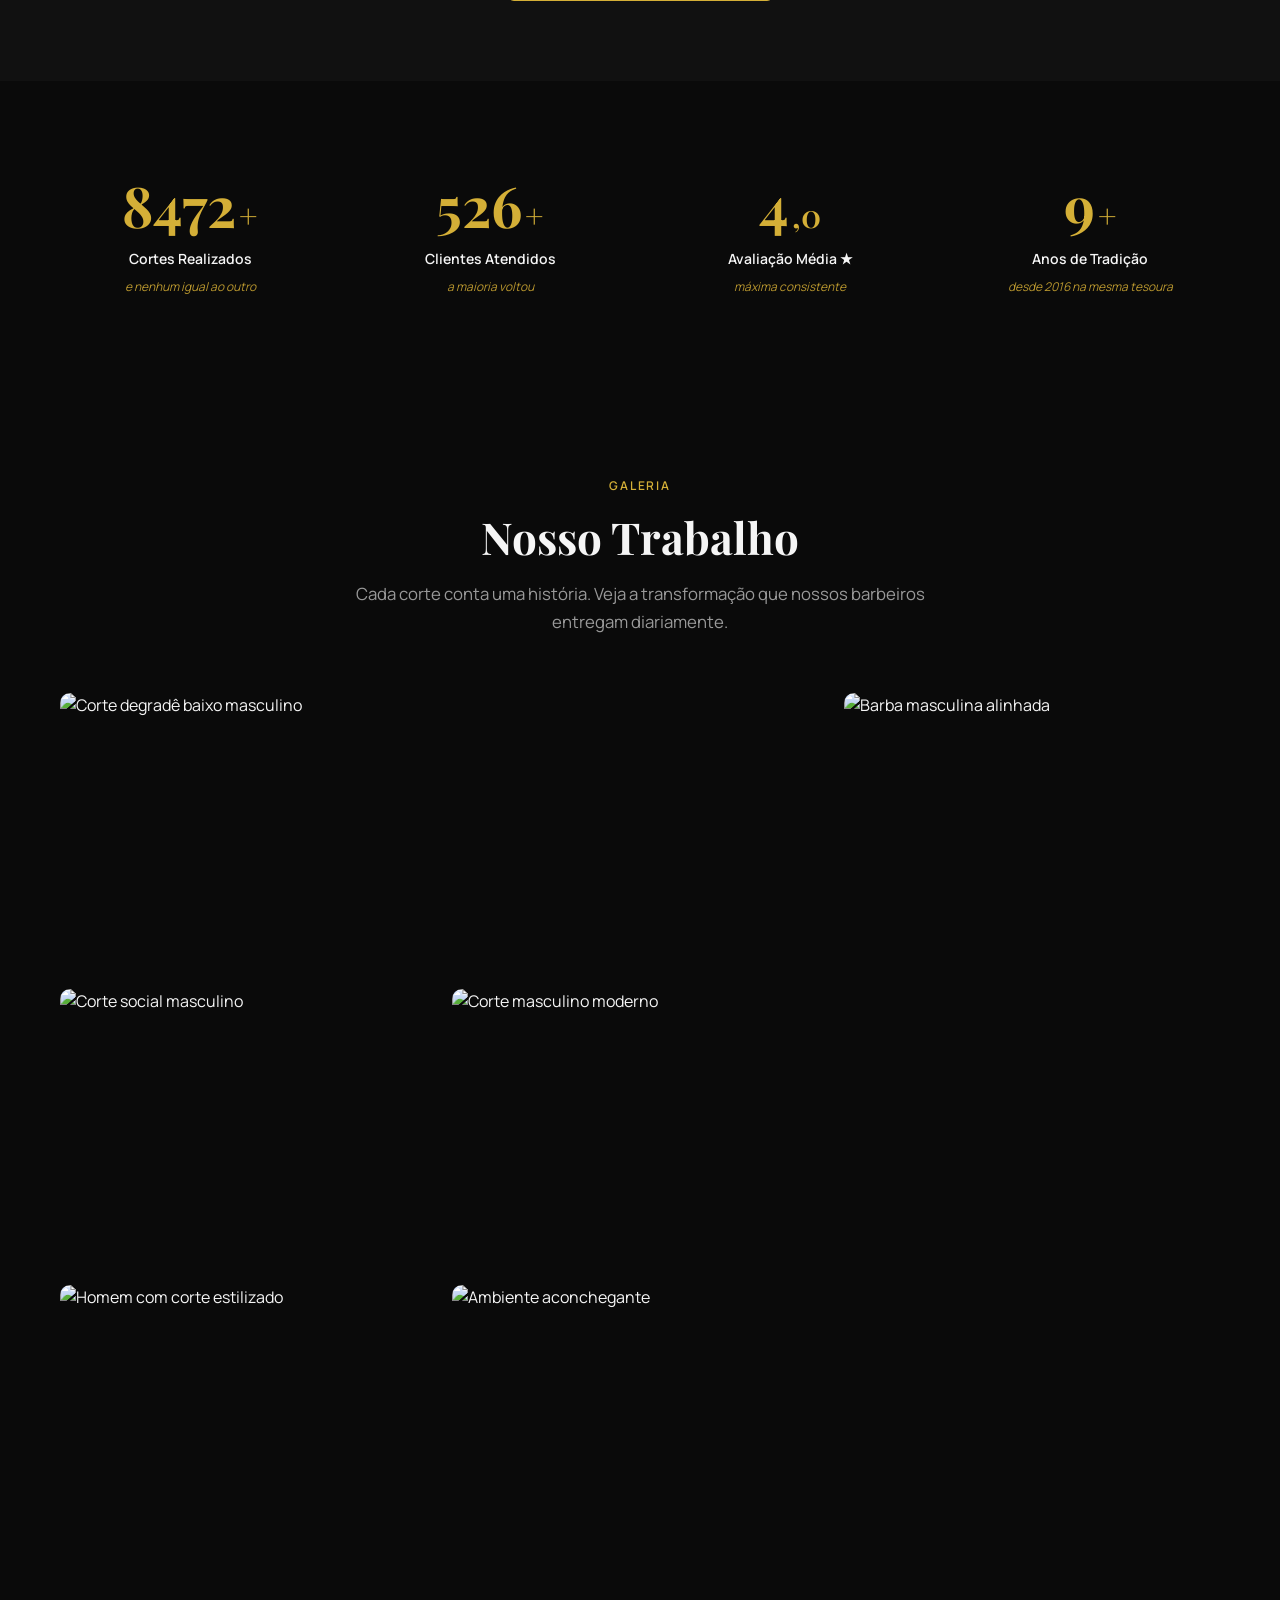
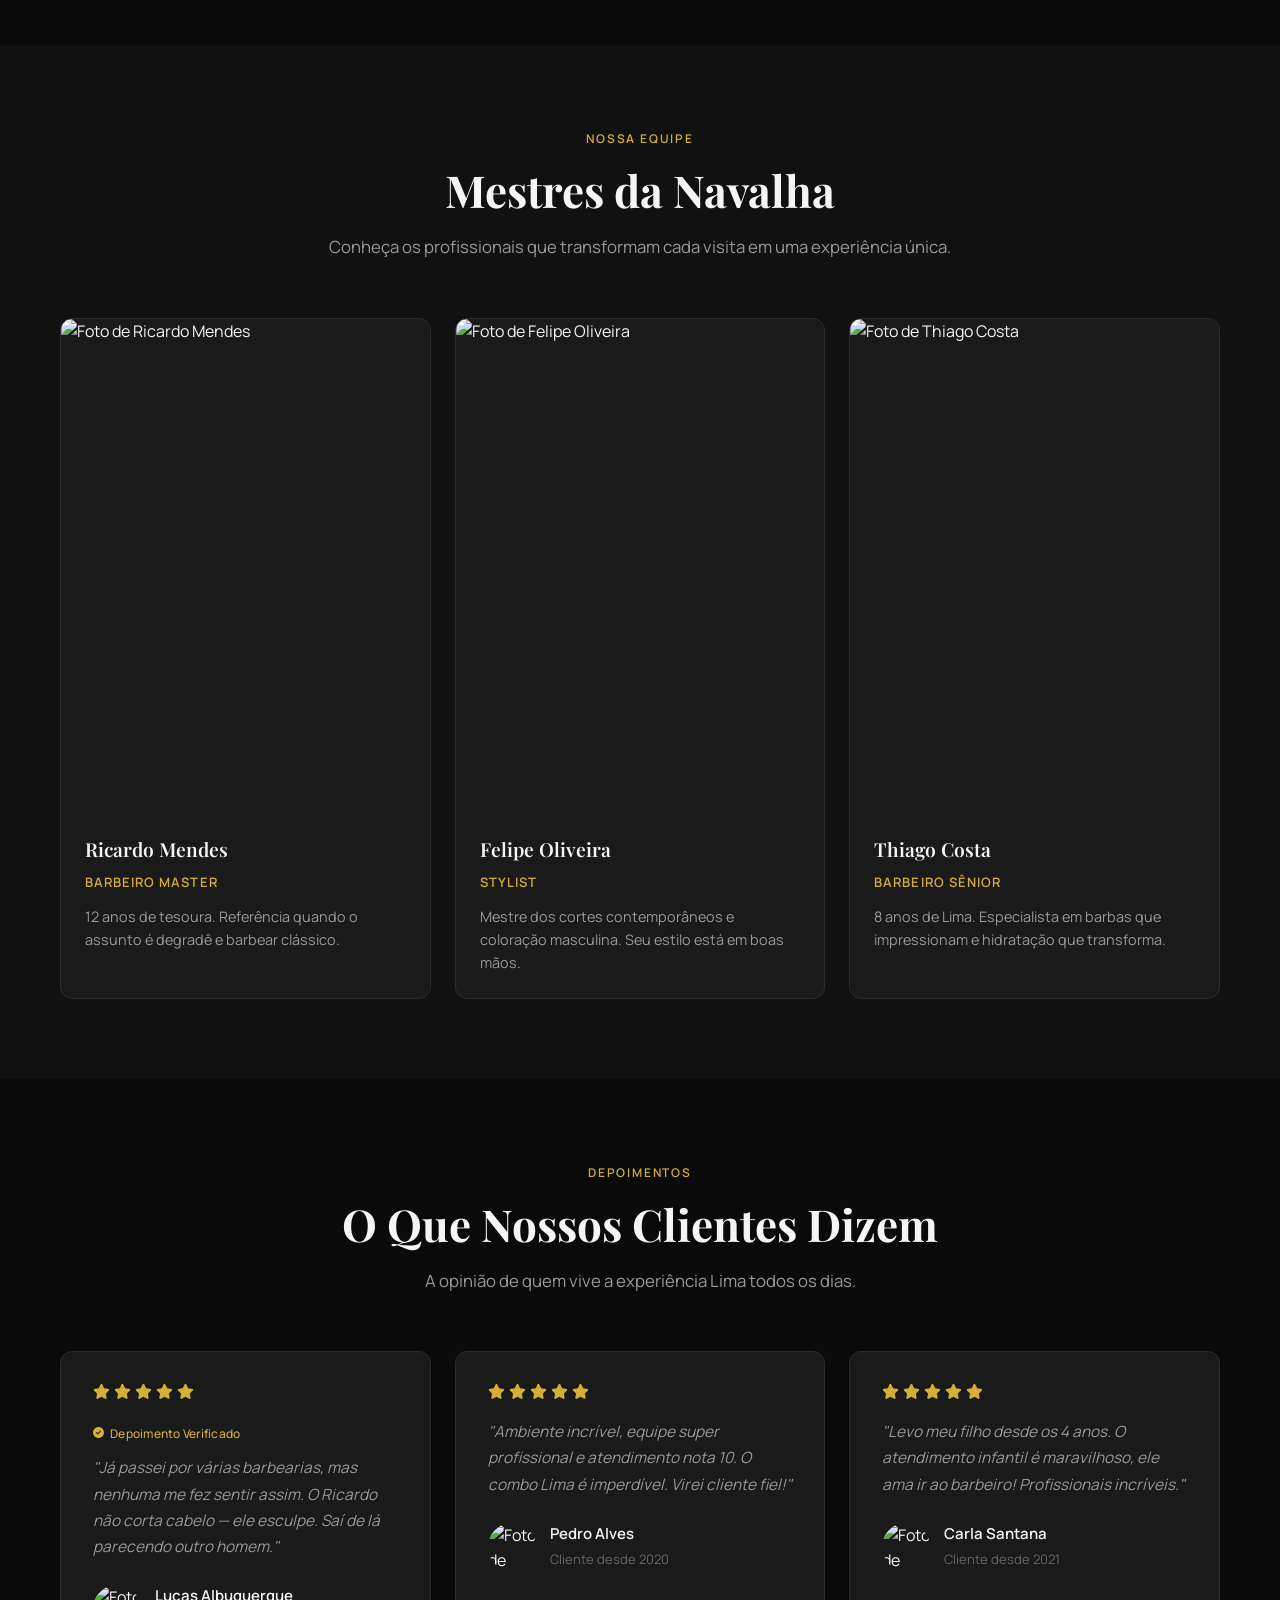
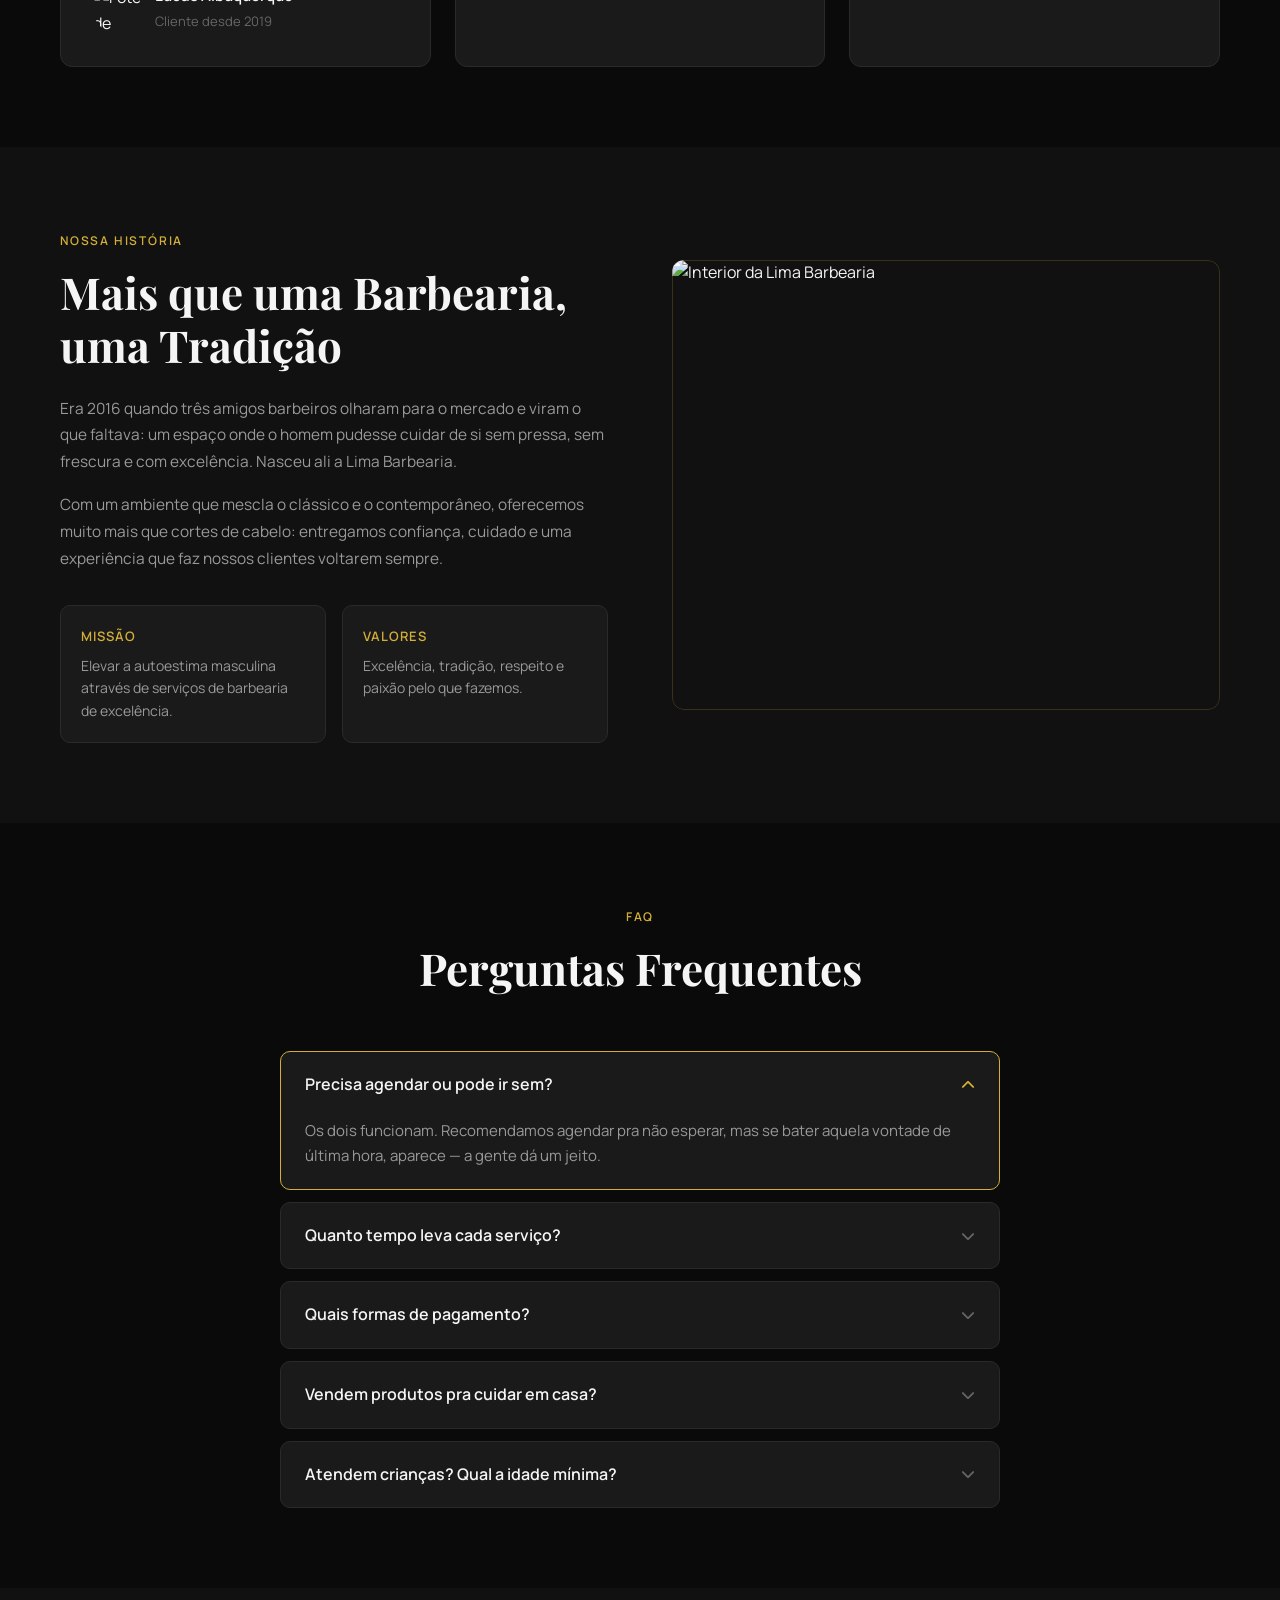
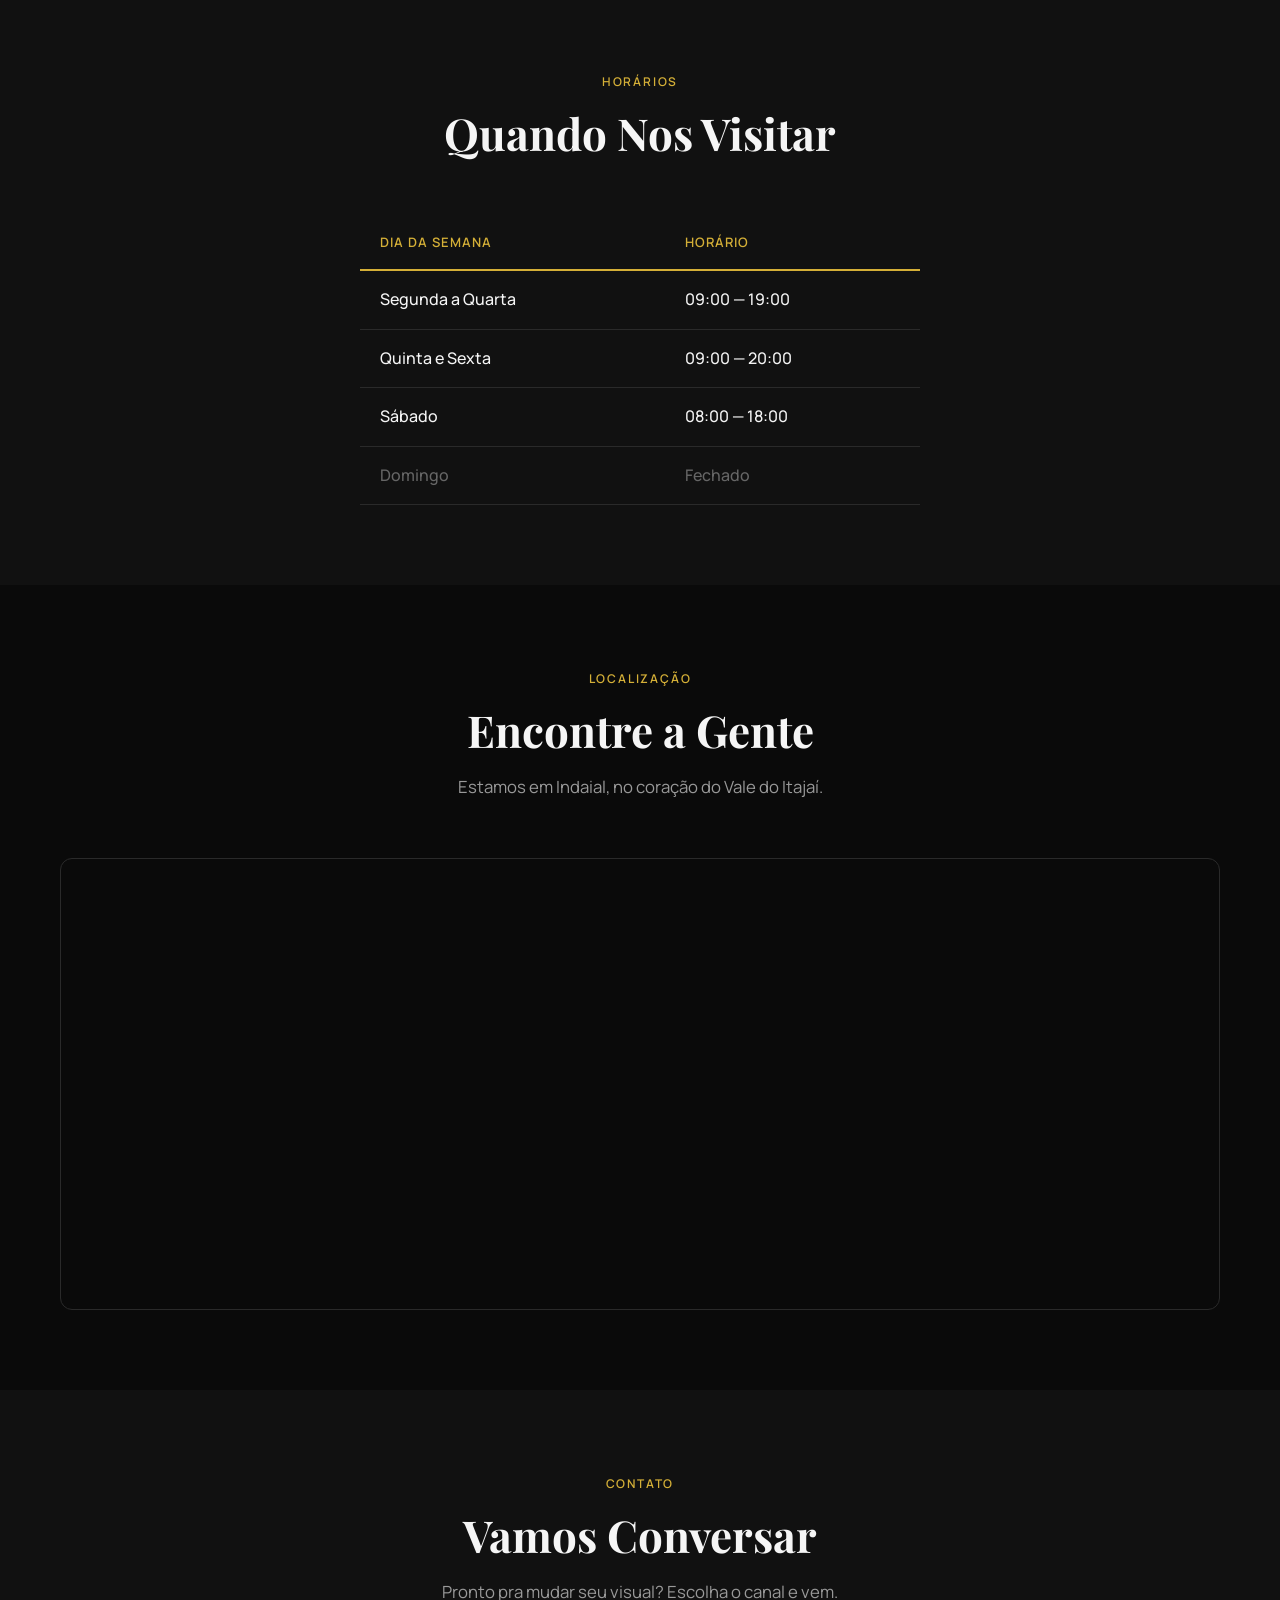
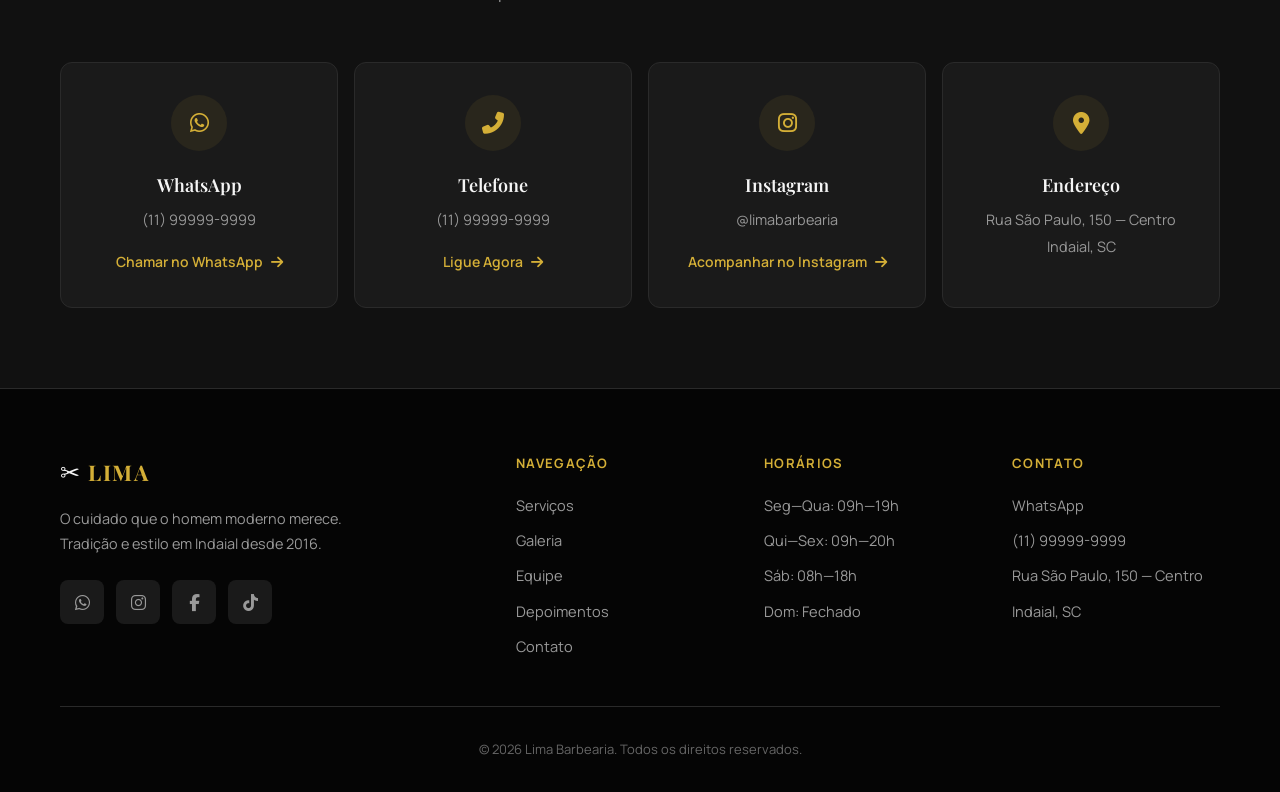
==== commit ba1ab4ca: "Galeria migrada para picsum.photos (sem bloqueio de referrer, imagens garantidas)" ====
--- a/index.html
+++ b/index.html
@@ -232,37 +232,37 @@
         </div>
 <div class="gallery__grid">
           <figure class="gallery__item gallery__item--wide" data-reveal>
-            <img src="https://images.unsplash.com/photo-1621607512214-68297480165e?w=600&h=400&q=85&auto=format" alt="Corte degradê baixo com acabamento navalhado" loading="lazy">
+            <img src="https://picsum.photos/id/14/600/400" alt="Corte degradê baixo masculino" loading="lazy">
             <figcaption class="gallery__caption">
               <span>Degradê que vira elogio</span>
             </figcaption>
           </figure>
           <figure class="gallery__item gallery__item--tall" data-reveal>
-            <img src="https://images.unsplash.com/photo-1552058544-f2b08422138a?w=400&h=600&q=85&auto=format" alt="Barba feita com navalha e toalha quente" loading="lazy">
+            <img src="https://picsum.photos/id/22/400/600" alt="Barba masculina alinhada" loading="lazy">
             <figcaption class="gallery__caption">
               <span>Barba que para a conversa</span>
             </figcaption>
           </figure>
           <figure class="gallery__item" data-reveal>
-            <img src="https://images.unsplash.com/photo-1492446190781-58ac4285911d?w=400&h=400&q=85&auto=format" alt="Corte social com tesoura" loading="lazy">
+            <img src="https://picsum.photos/id/33/400/400" alt="Corte social masculino" loading="lazy">
             <figcaption class="gallery__caption">
               <span>Corte que abre portas</span>
             </figcaption>
           </figure>
           <figure class="gallery__item" data-reveal>
-            <img src="https://images.unsplash.com/photo-1596728325488-58c87691e9af?w=400&h=400&q=85&auto=format" alt="Hidratação capilar masculina" loading="lazy">
+            <img src="https://picsum.photos/id/64/400/400" alt="Corte masculino moderno" loading="lazy">
             <figcaption class="gallery__caption">
               <span>Autoestima na medida</span>
             </figcaption>
           </figure>
           <figure class="gallery__item" data-reveal>
-            <img src="https://images.unsplash.com/photo-1472099645785-5658abf4ff4e?w=400&h=400&q=85&auto=format" alt="Corte estilizado com máquina" loading="lazy">
+            <img src="https://picsum.photos/id/65/400/400" alt="Homem com corte estilizado" loading="lazy">
             <figcaption class="gallery__caption">
               <span>30 minutos de paz</span>
             </figcaption>
           </figure>
           <figure class="gallery__item gallery__item--wide" data-reveal>
-            <img src="https://images.unsplash.com/photo-1560869713-7d0a29430803?w=600&h=400&q=85&auto=format" alt="Ambiente da barbearia" loading="lazy">
+            <img src="https://picsum.photos/id/96/600/400" alt="Ambiente aconchegante" loading="lazy">
             <figcaption class="gallery__caption">
               <span>Seu novo lugar favorito</span>
             </figcaption>
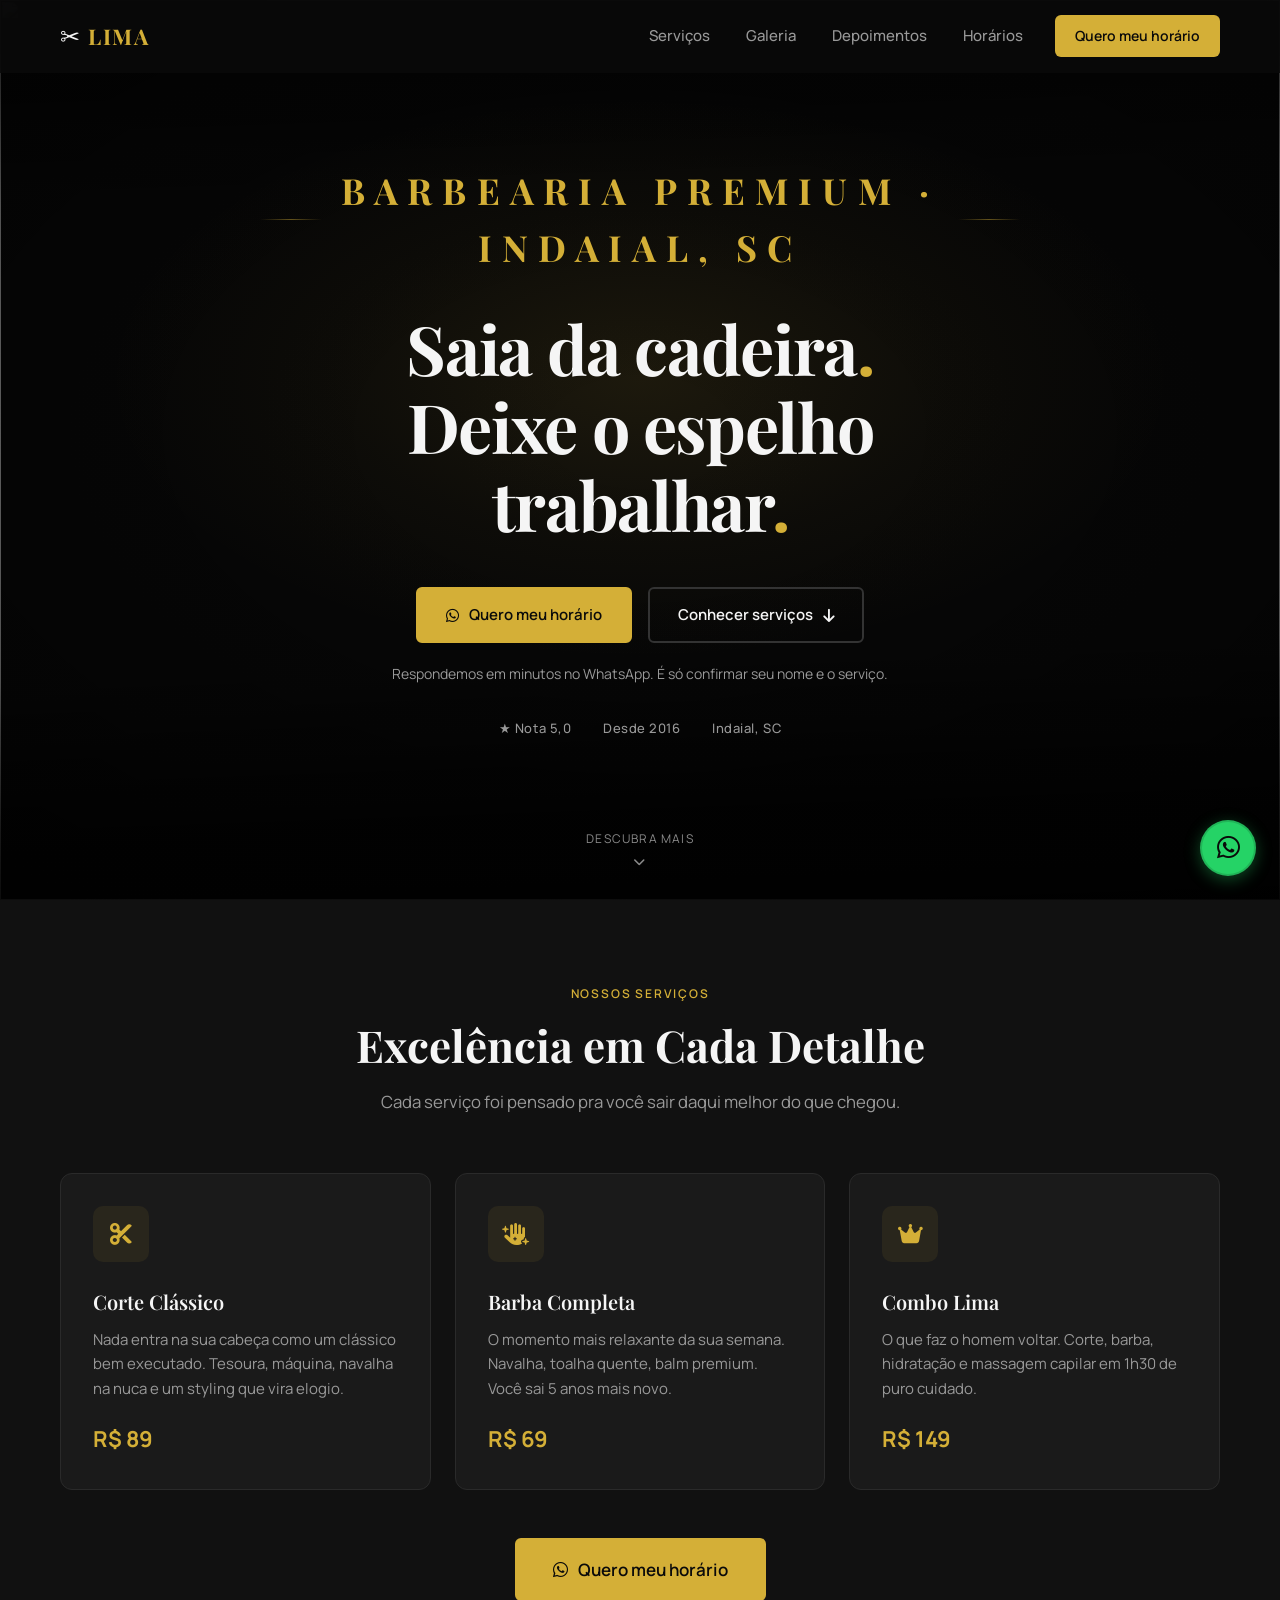
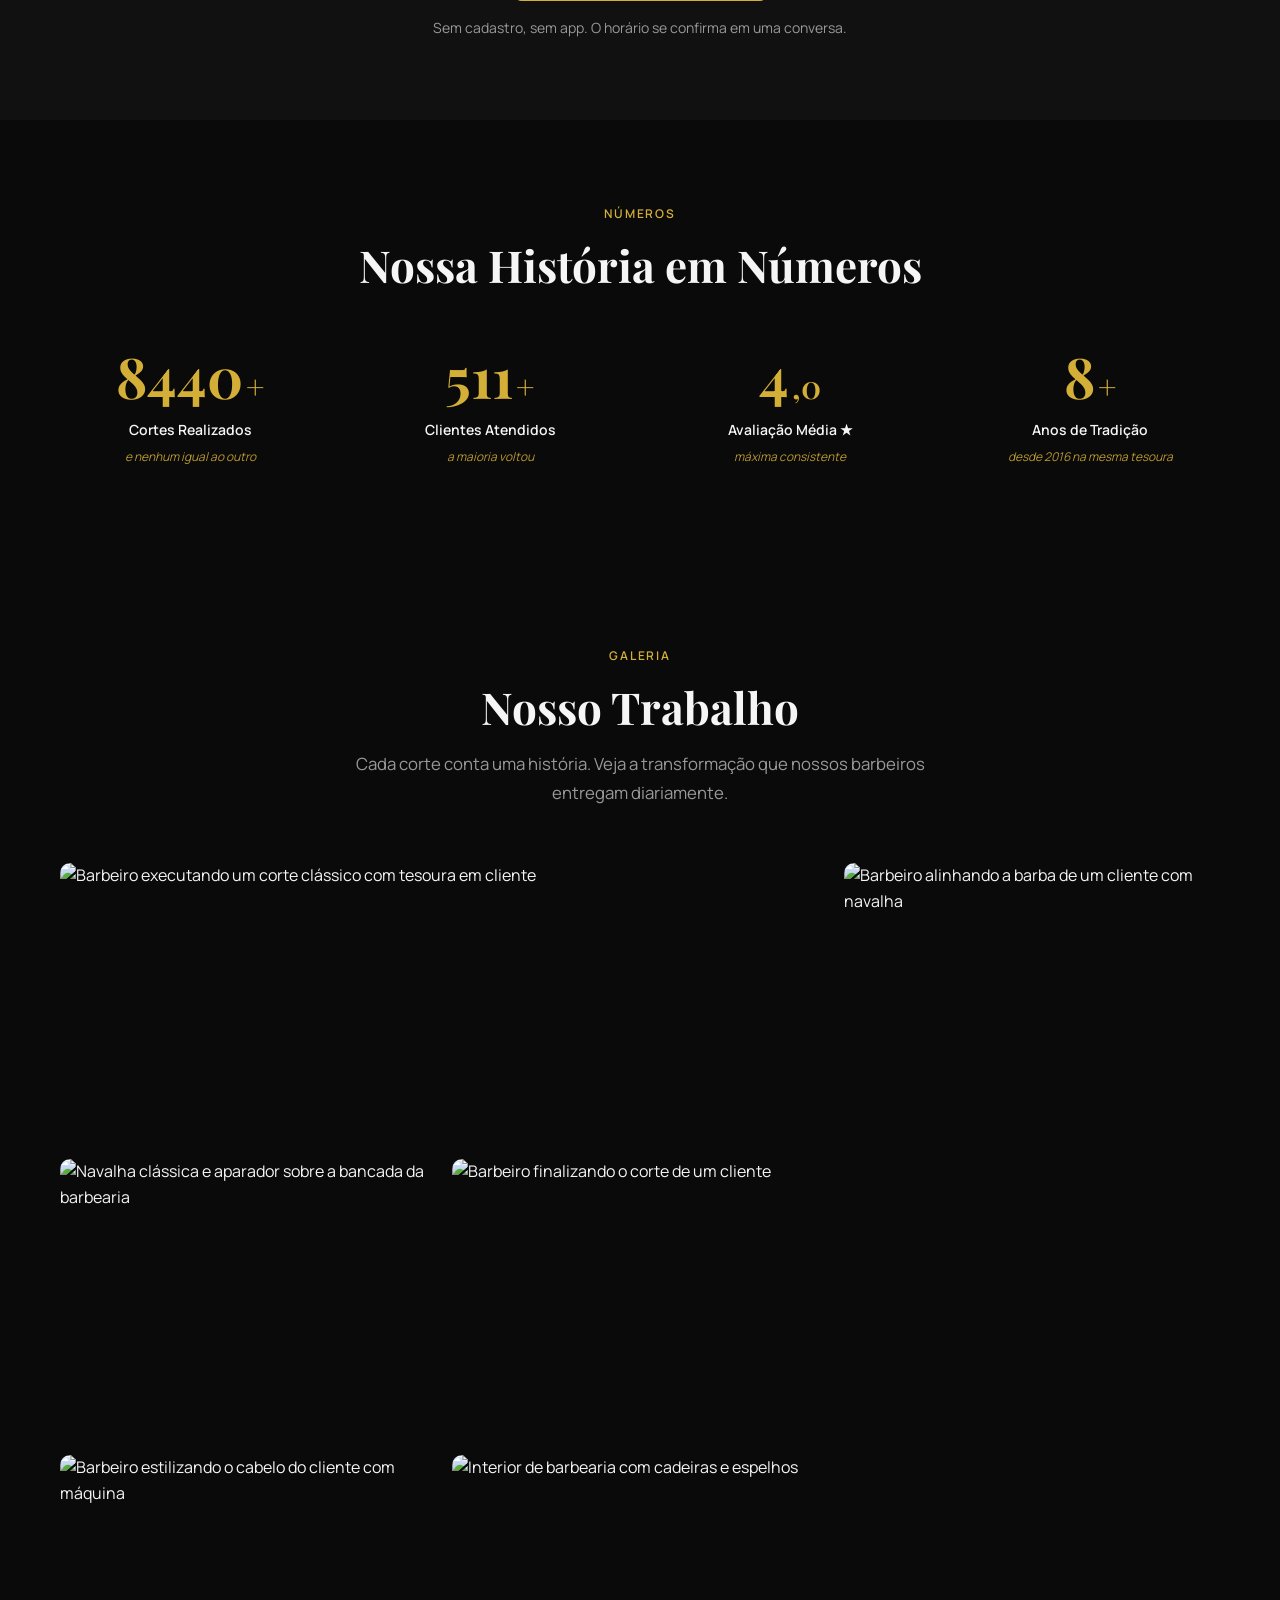
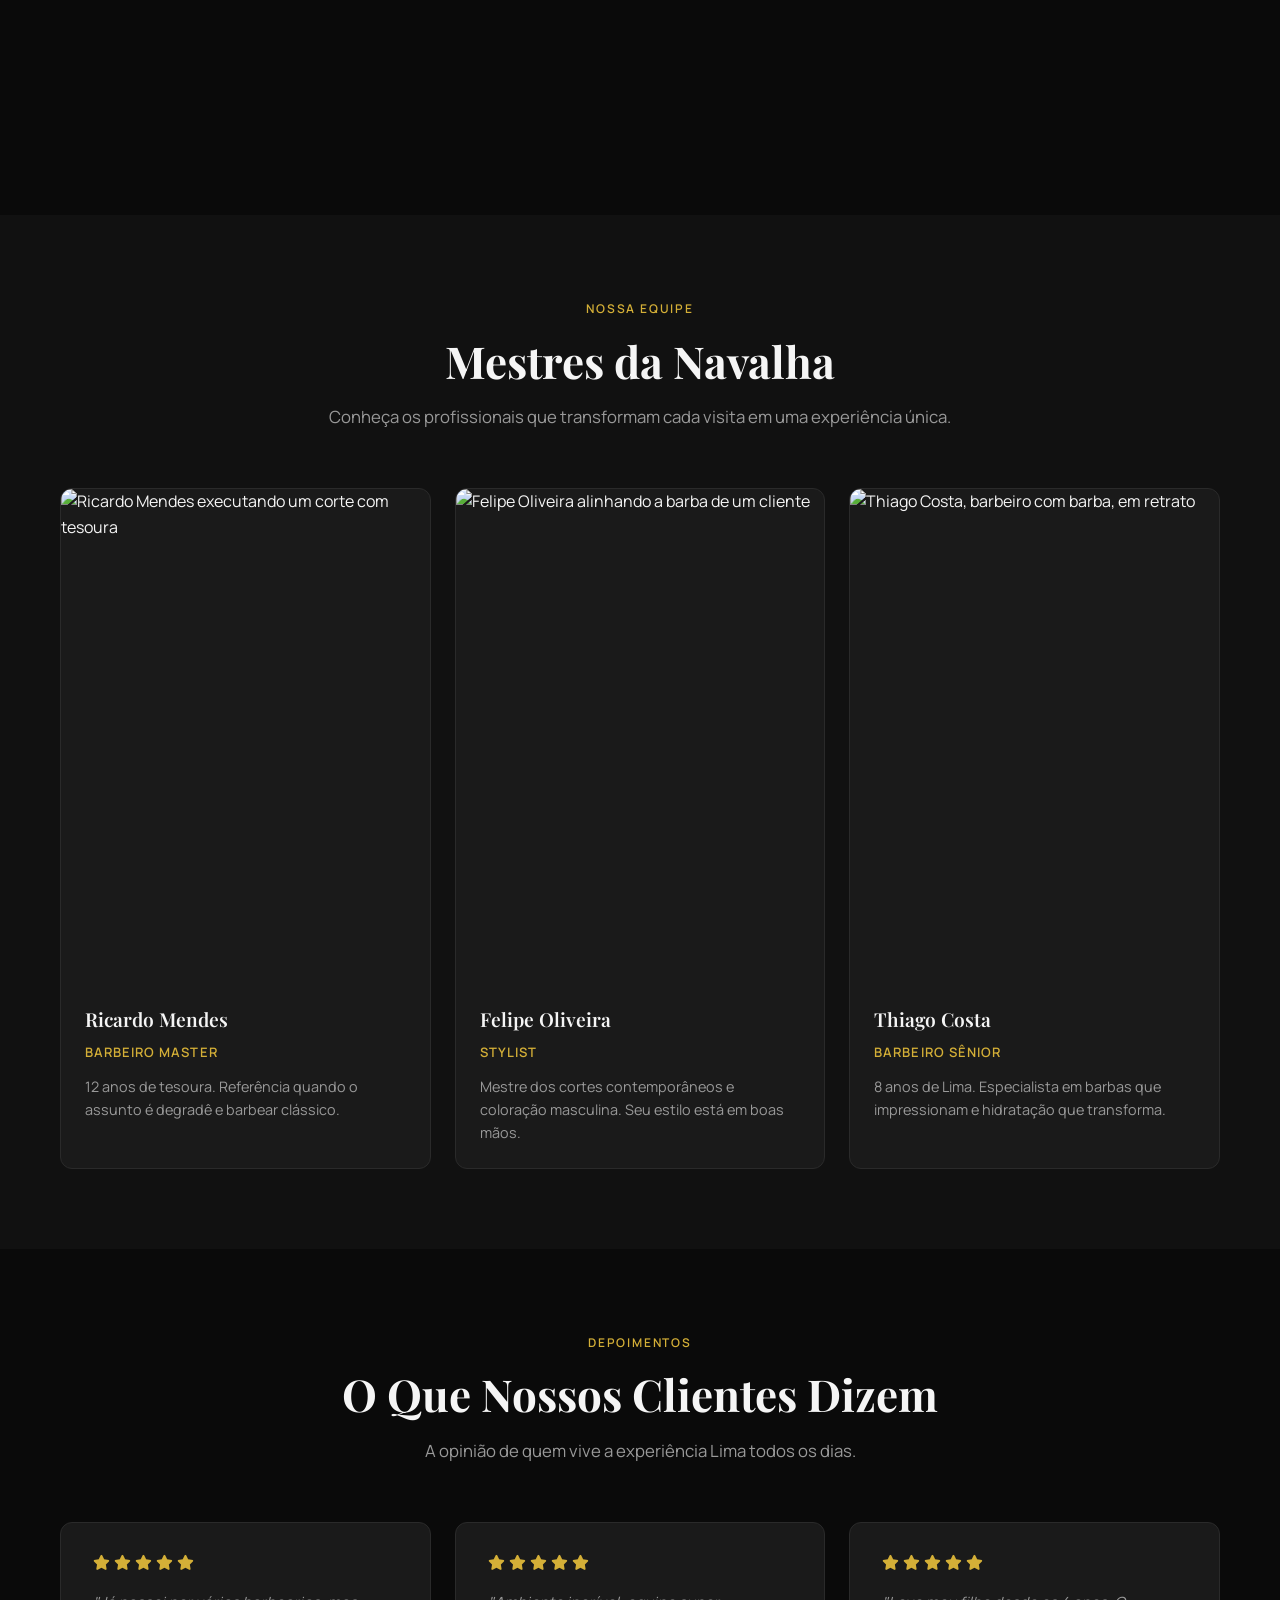
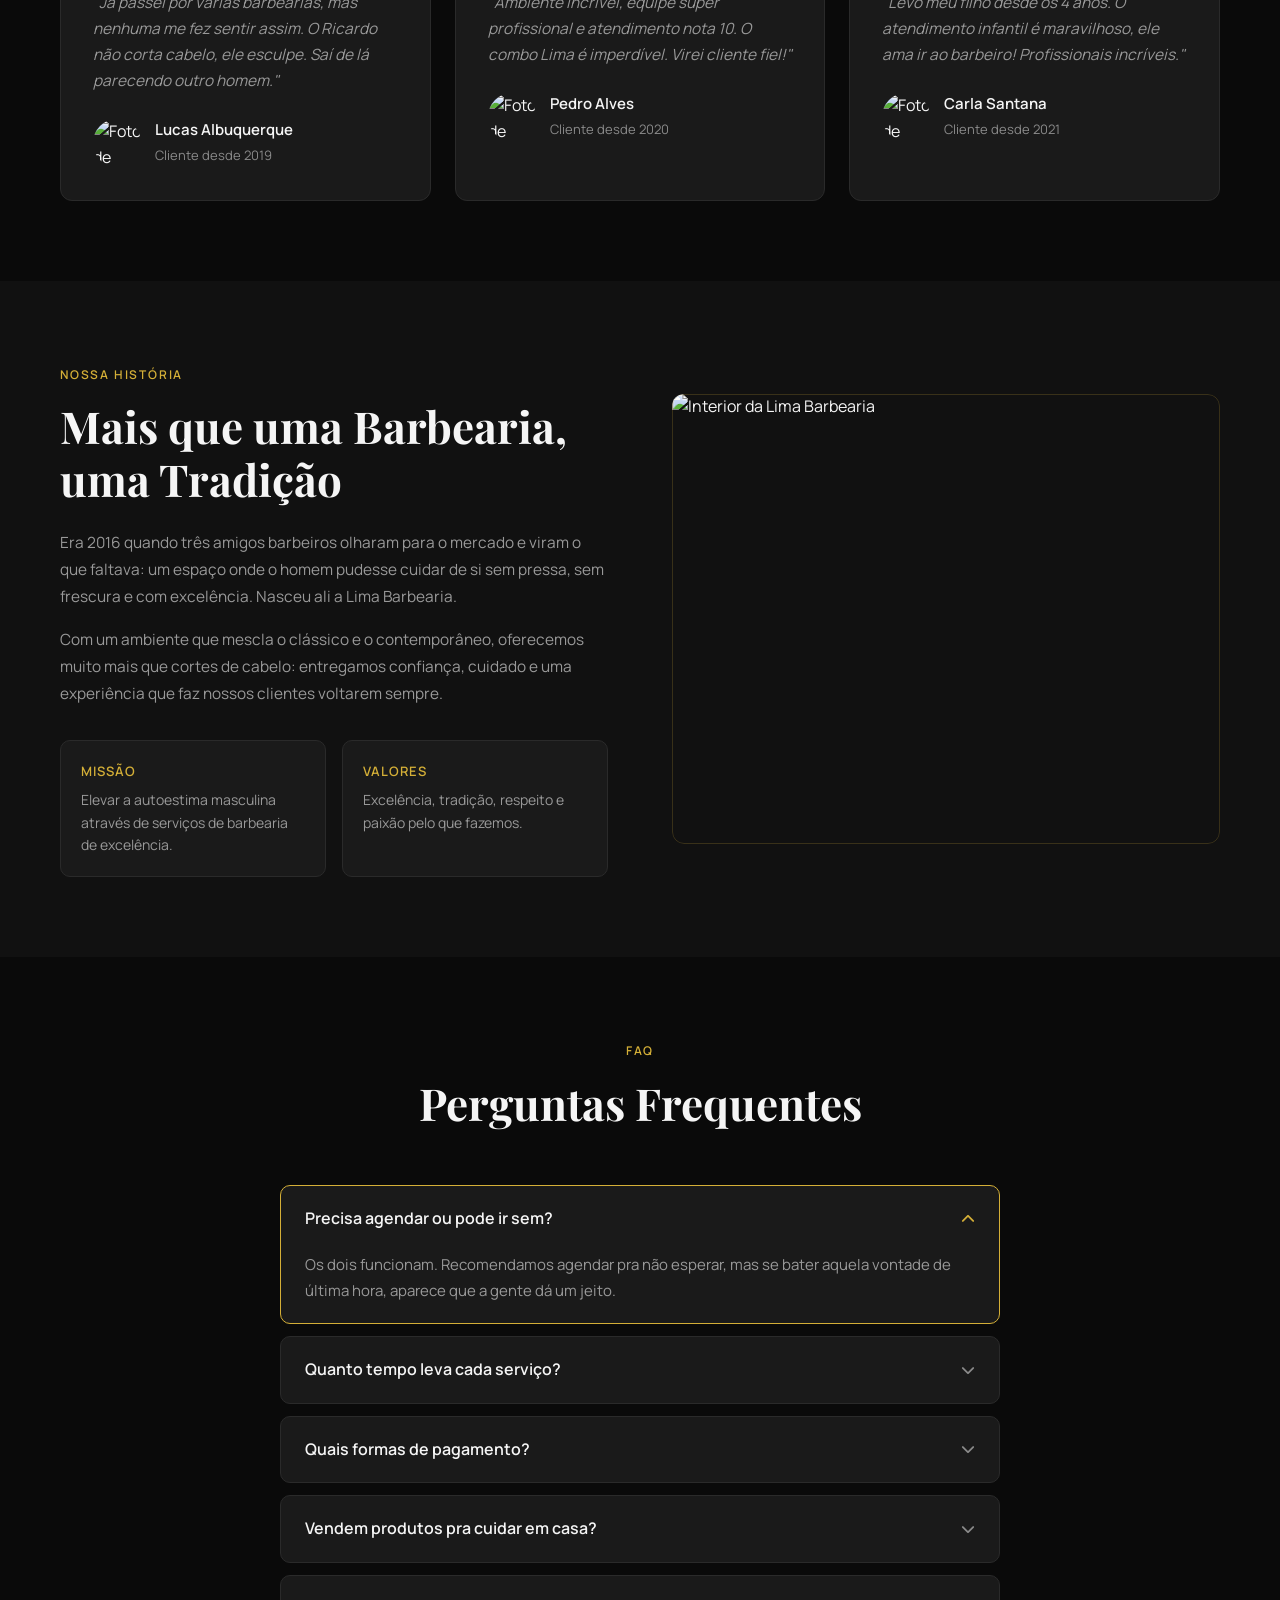
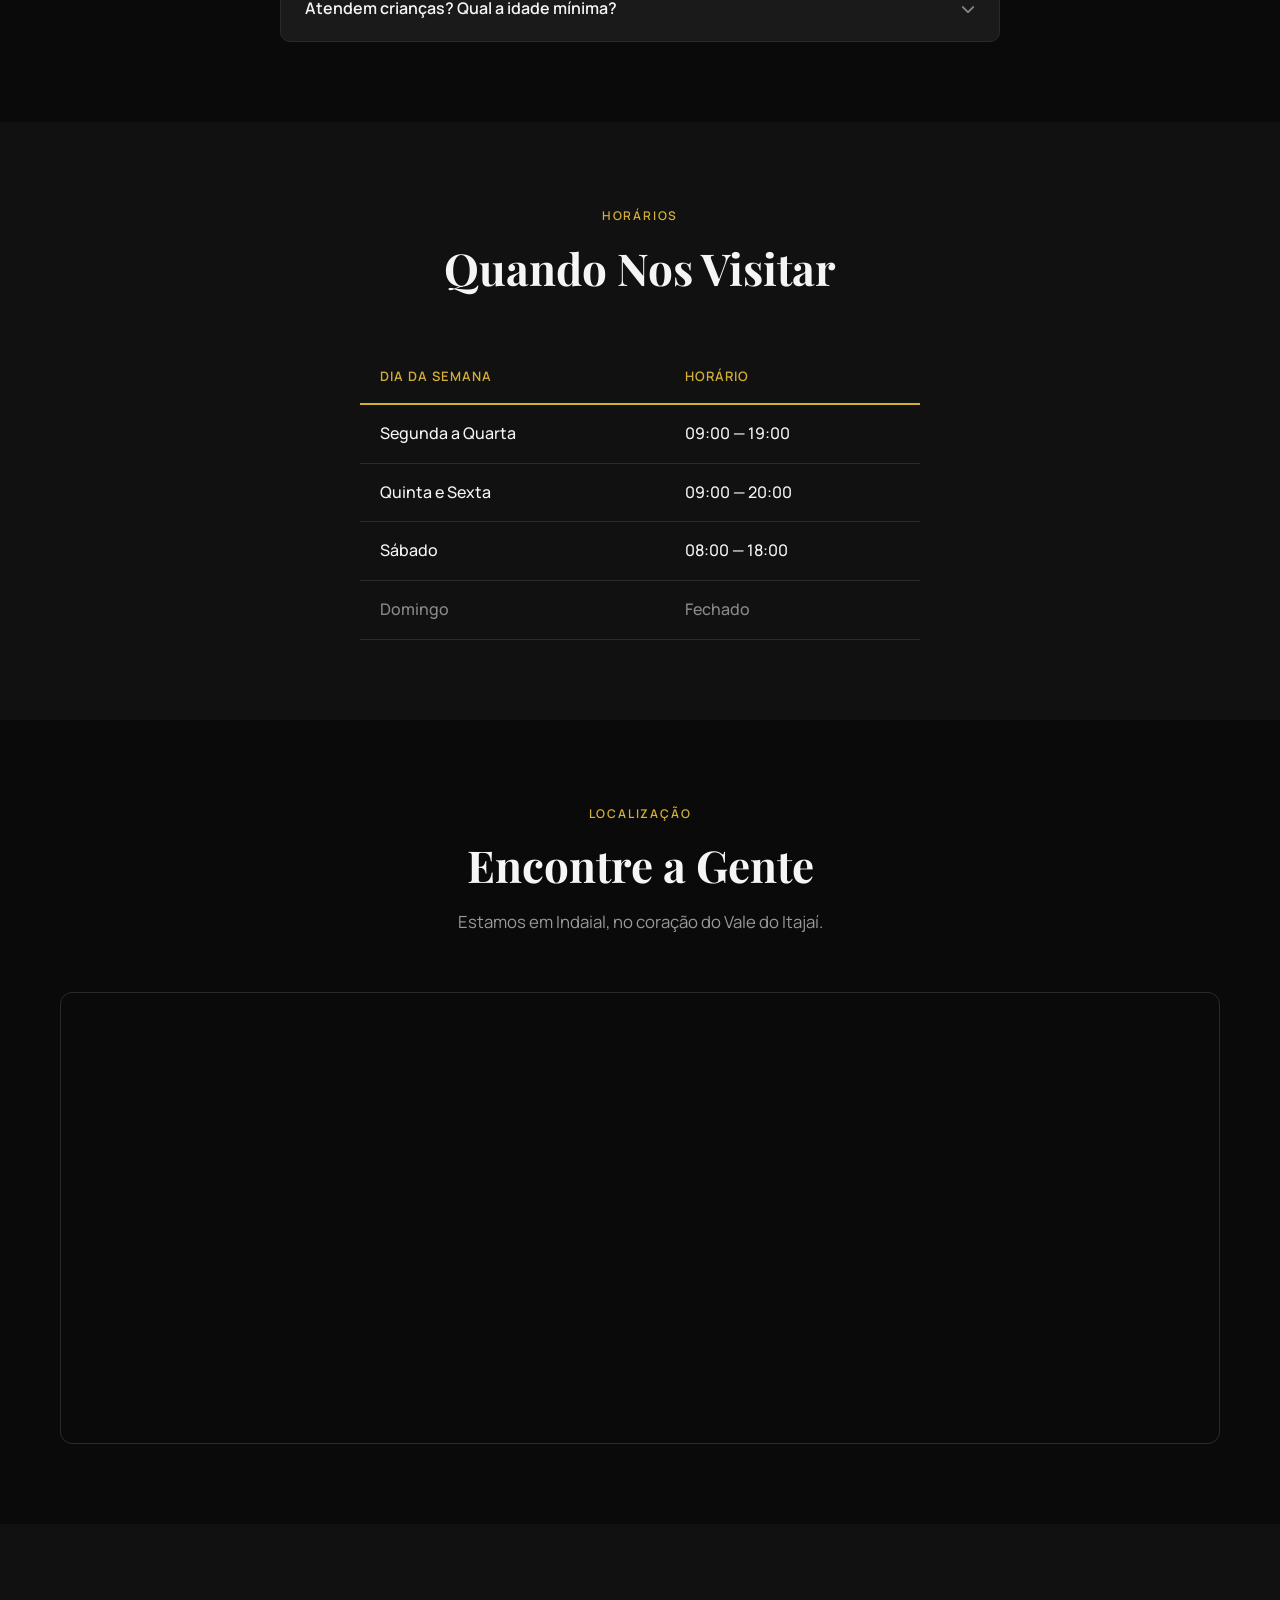
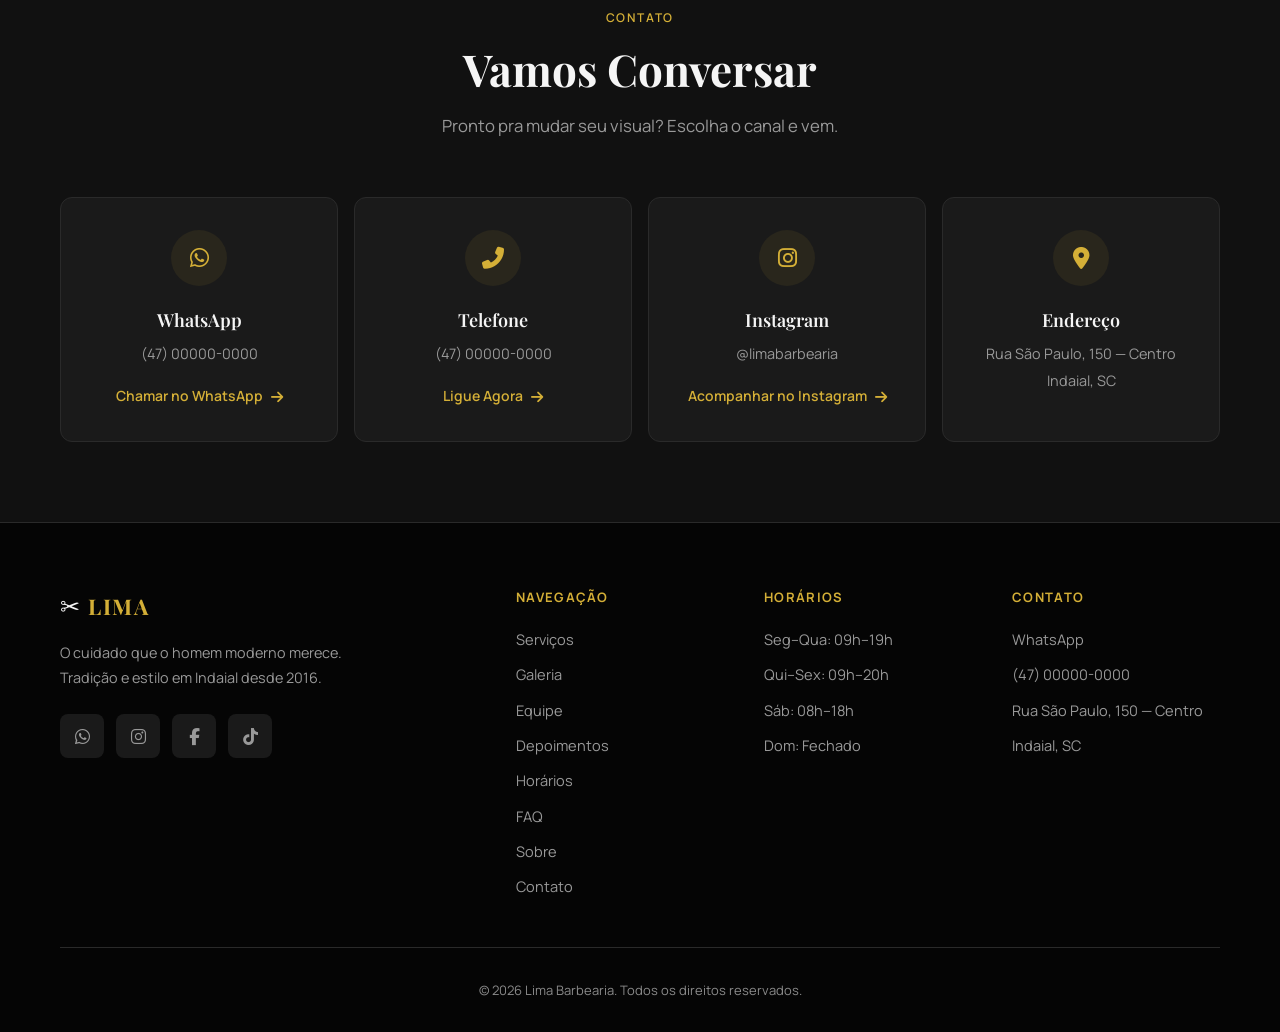
==== commit 955efb50: "Confianca e conversao: imagens on-brand com alts fieis + lightbox, telefone placeholder (47) com avi" ====
--- a/index.html
+++ b/index.html
@@ -34,6 +34,16 @@
 
   <link rel="stylesheet" href="css/style.css">
 
+  <noscript>
+    <style>
+      [data-reveal] {
+        opacity: 1 !important;
+        transform: none !important;
+        transition: none !important;
+      }
+    </style>
+  </noscript>
+
   <script type="application/ld+json">
   {
     "@context": "https://schema.org",
@@ -41,7 +51,7 @@
     "name": "Lima Barbearia",
     "image": "https://images.unsplash.com/photo-1599351431202-1e0f0137899a?w=1200&q=80",
     "url": "https://limabarbearia.com.br/",
-    "telephone": "+5511999999999",
+    "telephone": "+5547000000000",
     "email": "contato@limabarbearia.com.br",
     "description": "Barbearia premium em Indaial, SC. Cortes, barba e grooming de alto padrão.",
     "address": {
@@ -54,7 +64,7 @@
     },
     "geo": {
       "@type": "GeoCoordinates",
-      "latitude": -26.8980,
+      "latitude": -26.8973,
       "longitude": -49.2317
     },
     "openingHoursSpecification": [
@@ -69,7 +79,7 @@
     "sameAs": [
       "https://instagram.com/limabarbearia",
       "https://facebook.com/limabarbearia",
-      "https://wa.me/5511999999999"
+      "https://wa.me/5547000000000"
     ],
     "aggregateRating": {
       "@type": "AggregateRating",
@@ -80,6 +90,19 @@
   </script>
 </head>
 <body>
+  <!--
+    ============================================================
+    PLACEHOLDER DE CONTATO — SUBSTITUIR ANTES DE PUBLICAR
+    Trocar (47) 00000-0000 e o número do WhatsApp 5547000000000
+    pelo número real da barbearia em TODOS os pontos:
+      - wa.me/5547000000000 (links)
+      - tel:+5547000000000
+      - schema "telephone" (JSON-LD)
+      - schema "sameAs" (wa.me)
+      - cards e rodapé de contato
+    Buscar por "5547000000000" e "(47) 00000-0000".
+    ============================================================
+  -->
   <a href="#main" class="skip-link">Pular para o conteúdo principal</a>
 
   <header class="header" id="header" role="banner">
@@ -94,13 +117,12 @@
           <span class="header__nav-toggle-bar"></span>
           <span class="header__nav-toggle-bar"></span>
         </button>
-        <ul class="header__nav-menu" id="navMenu" role="menubar">
-          <li role="none"><a href="#servicos" role="menuitem" class="header__nav-link">Serviços</a></li>
-          <li role="none"><a href="#galeria" role="menuitem" class="header__nav-link">Galeria</a></li>
-          <li role="none"><a href="#equipe" role="menuitem" class="header__nav-link">Equipe</a></li>
-          <li role="none"><a href="#depoimentos" role="menuitem" class="header__nav-link">Depoimentos</a></li>
-          <li role="none"><a href="#contato" role="menuitem" class="header__nav-link">Contato</a></li>
-          <li role="none"><a href="https://wa.me/5511999999999?text=Ol%C3%A1!%20Gostaria%20de%20agendar%20um%20hor%C3%A1rio." target="_blank" rel="noopener noreferrer" role="menuitem" class="header__nav-cta">Quero agendar</a></li>
+        <ul class="header__nav-menu" id="navMenu">
+          <li><a href="#servicos" class="header__nav-link">Serviços</a></li>
+          <li><a href="#galeria" class="header__nav-link">Galeria</a></li>
+          <li><a href="#depoimentos" class="header__nav-link">Depoimentos</a></li>
+          <li><a href="#horarios" class="header__nav-link">Horários</a></li>
+          <li><a href="https://wa.me/5547000000000?text=Ol%C3%A1!%20Gostaria%20de%20agendar%20um%20hor%C3%A1rio." target="_blank" rel="noopener noreferrer" class="header__nav-cta">Quero meu horário</a></li>
         </ul>
       </nav>
     </div>
@@ -120,15 +142,15 @@
       <div class="hero__content">
         <span class="hero__eyebrow" data-reveal>
           <span class="hero__eyebrow-line"></span>
-          Barbearia Lima
+          Barbearia Premium · Indaial, SC
           <span class="hero__eyebrow-line"></span>
         </span>
         <h1 class="hero__title" data-reveal>
-          Estilo que transforma<span class="hero__title-highlight">.</span><br>
-          Cuidado que permanece<span class="hero__title-highlight">.</span>
+          Saia da cadeira<span class="hero__title-highlight">.</span><br>
+          Deixe o espelho trabalhar<span class="hero__title-highlight">.</span>
         </h1>
         <div class="hero__actions" data-reveal>
-          <a href="https://wa.me/5511999999999?text=Ol%C3%A1!%20Gostaria%20de%20agendar%20um%20hor%C3%A1rio.%20Sou%20cliente%20da%20Barbearia%20Lima." target="_blank" rel="noopener noreferrer" class="btn btn--primary" aria-label="Agendar horário pelo WhatsApp">
+          <a href="https://wa.me/5547000000000?text=Ol%C3%A1!%20Gostaria%20de%20agendar%20um%20hor%C3%A1rio.%20Sou%20cliente%20da%20Barbearia%20Lima." target="_blank" rel="noopener noreferrer" class="btn btn--primary" aria-label="Agendar horário pelo WhatsApp">
             <i class="fab fa-whatsapp" aria-hidden="true"></i>
             Quero meu horário
           </a>
@@ -137,15 +159,16 @@
             <i class="fas fa-arrow-down" aria-hidden="true"></i>
           </a>
         </div>
+        <p class="hero__cta-note" data-reveal>Respondemos em minutos no WhatsApp. É só confirmar seu nome e o serviço.</p>
         <div class="hero__metrics" data-reveal>
-          <span class="hero__metrics-item">★ 5,0 · 528 clientes</span>
+          <span class="hero__metrics-item">★ Nota 5,0</span>
           <span class="hero__metrics-item">Desde 2016</span>
           <span class="hero__metrics-item">Indaial, SC</span>
         </div>
       </div>
-      <div class="hero__scroll" aria-hidden="true">
+      <div class="hero__scroll">
         <span>Descubra mais</span>
-        <i class="fas fa-chevron-down"></i>
+        <i class="fas fa-chevron-down" aria-hidden="true"></i>
       </div>
     </section>
 
@@ -170,7 +193,7 @@
               <i class="fas fa-hand-sparkles"></i>
             </div>
             <h3 class="service-card__title">Barba Completa</h3>
-            <p class="service-card__desc">O momento mais relaxante da sua semana. Navalha, toalha quente, balm premium — e você sai 5 anos mais novo.</p>
+            <p class="service-card__desc">O momento mais relaxante da sua semana. Navalha, toalha quente, balm premium. Você sai 5 anos mais novo.</p>
             <span class="service-card__price">R$ 69</span>
           </article>
           <article class="service-card" data-reveal>
@@ -178,22 +201,27 @@
               <i class="fas fa-crown"></i>
             </div>
             <h3 class="service-card__title">Combo Lima</h3>
-            <p class="service-card__desc">O que faz o homem voltar. Corte, barba, hidratação e massagem capilar — 1h30 de puro cuidado.</p>
+            <p class="service-card__desc">O que faz o homem voltar. Corte, barba, hidratação e massagem capilar em 1h30 de puro cuidado.</p>
             <span class="service-card__price">R$ 149</span>
           </article>
           
         </div>
         <div class="services__cta" data-reveal>
-          <a href="https://wa.me/5511999999999?text=Ol%C3%A1!%20Quero%20agendar%20um%20hor%C3%A1rio." target="_blank" rel="noopener noreferrer" class="btn btn--primary btn--lg">
+          <a href="https://wa.me/5547000000000?text=Ol%C3%A1!%20Quero%20agendar%20um%20hor%C3%A1rio." target="_blank" rel="noopener noreferrer" class="btn btn--primary btn--lg">
             <i class="fab fa-whatsapp" aria-hidden="true"></i>
-            Garanta Seu Horário
+            Quero meu horário
           </a>
-        </div>
-      </div>
-    </section>
-
-    <section class="section numbers" id="numeros" aria-label="Números da empresa">
-      <div class="container">
+          <p class="services__cta-note">Sem cadastro, sem app. O horário se confirma em uma conversa.</p>
+        </div>
+      </div>
+    </section>
+
+    <section class="section numbers" id="numeros" aria-labelledby="numbers-title">
+      <div class="container">
+        <div class="section__header" data-reveal>
+          <span class="section__tag">Números</span>
+          <h2 class="section__title" id="numbers-title">Nossa História em Números</h2>
+        </div>
         <div class="numbers__grid">
           <div class="number-item" data-reveal>
             <span class="number-item__value" data-count="8500">0</span>
@@ -232,37 +260,37 @@
         </div>
 <div class="gallery__grid">
           <figure class="gallery__item gallery__item--wide" data-reveal>
-            <img src="https://picsum.photos/id/14/600/400" alt="Corte degradê baixo masculino" loading="lazy">
+            <img src="https://images.unsplash.com/photo-1503951914875-452162b0f3f1?w=600&q=80&auto=format" alt="Barbeiro executando um corte clássico com tesoura em cliente" loading="lazy" data-full="https://images.unsplash.com/photo-1503951914875-452162b0f3f1?w=1200&q=85&auto=format">
             <figcaption class="gallery__caption">
               <span>Degradê que vira elogio</span>
             </figcaption>
           </figure>
           <figure class="gallery__item gallery__item--tall" data-reveal>
-            <img src="https://picsum.photos/id/22/400/600" alt="Barba masculina alinhada" loading="lazy">
+            <img src="https://images.unsplash.com/photo-1560066984-138dadb4c035?w=400&q=80&auto=format" alt="Barbeiro alinhando a barba de um cliente com navalha" loading="lazy" data-full="https://images.unsplash.com/photo-1560066984-138dadb4c035?w=900&q=85&auto=format">
             <figcaption class="gallery__caption">
               <span>Barba que para a conversa</span>
             </figcaption>
           </figure>
           <figure class="gallery__item" data-reveal>
-            <img src="https://picsum.photos/id/33/400/400" alt="Corte social masculino" loading="lazy">
+            <img src="https://images.unsplash.com/photo-1585747860715-2ba37e788b70?w=400&q=80&auto=format" alt="Navalha clássica e aparador sobre a bancada da barbearia" loading="lazy" data-full="https://images.unsplash.com/photo-1585747860715-2ba37e788b70?w=900&q=85&auto=format">
             <figcaption class="gallery__caption">
               <span>Corte que abre portas</span>
             </figcaption>
           </figure>
           <figure class="gallery__item" data-reveal>
-            <img src="https://picsum.photos/id/64/400/400" alt="Corte masculino moderno" loading="lazy">
+            <img src="https://images.unsplash.com/photo-1512690459411-b9245aed614b?w=400&q=80&auto=format" alt="Barbeiro finalizando o corte de um cliente" loading="lazy" data-full="https://images.unsplash.com/photo-1512690459411-b9245aed614b?w=900&q=85&auto=format">
             <figcaption class="gallery__caption">
               <span>Autoestima na medida</span>
             </figcaption>
           </figure>
           <figure class="gallery__item" data-reveal>
-            <img src="https://picsum.photos/id/65/400/400" alt="Homem com corte estilizado" loading="lazy">
+            <img src="https://images.unsplash.com/photo-1559599101-f09722fb4948?w=400&q=80&auto=format" alt="Barbeiro estilizando o cabelo do cliente com máquina" loading="lazy" data-full="https://images.unsplash.com/photo-1559599101-f09722fb4948?w=900&q=85&auto=format">
             <figcaption class="gallery__caption">
               <span>30 minutos de paz</span>
             </figcaption>
           </figure>
           <figure class="gallery__item gallery__item--wide" data-reveal>
-            <img src="https://picsum.photos/id/96/600/400" alt="Ambiente aconchegante" loading="lazy">
+            <img src="https://images.unsplash.com/photo-1621605815971-fbc98d665033?w=600&q=80&auto=format" alt="Interior de barbearia com cadeiras e espelhos" loading="lazy" data-full="https://images.unsplash.com/photo-1621605815971-fbc98d665033?w=1200&q=85&auto=format">
             <figcaption class="gallery__caption">
               <span>Seu novo lugar favorito</span>
             </figcaption>
@@ -281,7 +309,7 @@
         <div class="team__grid">
           <article class="team-card" data-reveal>
             <div class="team-card__image">
-              <img src="https://images.unsplash.com/photo-1560250097-0b93528c311a?w=800&q=90&auto=format" alt="Foto de Ricardo Mendes" loading="lazy">
+              <img src="https://images.unsplash.com/photo-1531384441138-2736e62e0919?w=800&q=90&auto=format" alt="Ricardo Mendes executando um corte com tesoura" loading="lazy">
             </div>
             <div class="team-card__info">
               <h3 class="team-card__name">Ricardo Mendes</h3>
@@ -291,7 +319,7 @@
           </article>
           <article class="team-card" data-reveal>
             <div class="team-card__image">
-              <img src="https://images.unsplash.com/photo-1506794778202-cad84cf45f1d?w=800&q=90&auto=format" alt="Foto de Felipe Oliveira" loading="lazy">
+              <img src="https://images.unsplash.com/photo-1532712938310-34cb3982ef74?w=800&q=90&auto=format" alt="Felipe Oliveira alinhando a barba de um cliente" loading="lazy">
             </div>
             <div class="team-card__info">
               <h3 class="team-card__name">Felipe Oliveira</h3>
@@ -301,7 +329,7 @@
           </article>
           <article class="team-card" data-reveal>
             <div class="team-card__image">
-              <img src="https://images.unsplash.com/photo-1504257432389-52343af06ae3?w=800&q=90&auto=format" alt="Foto de Thiago Costa" loading="lazy">
+              <img src="https://images.unsplash.com/photo-1506794778202-cad84cf45f1d?w=800&q=90&auto=format" alt="Thiago Costa, barbeiro com barba, em retrato" loading="lazy">
             </div>
             <div class="team-card__info">
               <h3 class="team-card__name">Thiago Costa</h3>
@@ -329,8 +357,7 @@
               <i class="fas fa-star" aria-hidden="true"></i>
               <i class="fas fa-star" aria-hidden="true"></i>
             </div>
-            <span class="testimonial-card__badge"><i class="fas fa-check-circle" aria-hidden="true"></i> Depoimento Verificado</span>
-            <p class="testimonial-card__text">"Já passei por várias barbearias, mas nenhuma me fez sentir assim. O Ricardo não corta cabelo — ele esculpe. Saí de lá parecendo outro homem."</p>
+            <p class="testimonial-card__text">"Já passei por várias barbearias, mas nenhuma me fez sentir assim. O Ricardo não corta cabelo, ele esculpe. Saí de lá parecendo outro homem."</p>
             <footer class="testimonial-card__author">
               <img src="https://images.unsplash.com/photo-1507003211169-0a1dd7228f2d?w=80&q=80&auto=format" alt="Foto de Lucas Albuquerque" loading="lazy">
               <div>
@@ -399,7 +426,7 @@
             </div>
           </div>
           <div class="about__image" data-reveal>
-            <img src="https://images.unsplash.com/photo-1599351431202-1e0f0137899a?w=700&q=85&auto=format" alt="Interior da Lima Barbearia" loading="lazy">
+            <img src="https://images.unsplash.com/photo-1605497788044-5a32c7078486?w=700&q=85&auto=format" alt="Interior da Lima Barbearia" loading="lazy">
           </div>
         </div>
       </div>
@@ -418,7 +445,7 @@
               <i class="fas fa-chevron-down faq__icon" aria-hidden="true"></i>
             </summary>
             <div class="faq__answer">
-              <p>Os dois funcionam. Recomendamos agendar pra não esperar, mas se bater aquela vontade de última hora, aparece — a gente dá um jeito.</p>
+              <p>Os dois funcionam. Recomendamos agendar pra não esperar, mas se bater aquela vontade de última hora, aparece que a gente dá um jeito.</p>
             </div>
           </details>
           <details class="faq__item">
@@ -454,7 +481,7 @@
               <i class="fas fa-chevron-down faq__icon" aria-hidden="true"></i>
             </summary>
             <div class="faq__answer">
-              <p>A partir de 3 anos. Os pequenos adoram — e os pais também. Ambiente acolhedor e profissionais que sabem lidar com criança.</p>
+              <p>A partir de 3 anos. Os pequenos adoram, e os pais também. Ambiente acolhedor e profissionais que sabem lidar com criança.</p>
             </div>
           </details>
         </div>
@@ -528,20 +555,20 @@
           <p class="section__desc">Pronto pra mudar seu visual? Escolha o canal e vem.</p>
         </div>
         <div class="contact__grid" data-reveal>
-          <a href="https://wa.me/5511999999999" target="_blank" rel="noopener noreferrer" class="contact__card" aria-label="Fale conosco pelo WhatsApp">
+          <a href="https://wa.me/5547000000000" target="_blank" rel="noopener noreferrer" class="contact__card" aria-label="Fale conosco pelo WhatsApp">
             <div class="contact__card-icon" aria-hidden="true">
               <i class="fab fa-whatsapp"></i>
             </div>
             <h3 class="contact__card-title">WhatsApp</h3>
-            <p class="contact__card-info">(11) 99999-9999</p>
+            <p class="contact__card-info">(47) 00000-0000</p>
             <span class="contact__card-action">Chamar no WhatsApp <i class="fas fa-arrow-right" aria-hidden="true"></i></span>
           </a>
-          <a href="tel:+5511999999999" class="contact__card" aria-label="Ligue para nós">
+          <a href="tel:+5547000000000" class="contact__card" aria-label="Ligue para nós">
             <div class="contact__card-icon" aria-hidden="true">
               <i class="fas fa-phone-alt"></i>
             </div>
             <h3 class="contact__card-title">Telefone</h3>
-            <p class="contact__card-info">(11) 99999-9999</p>
+            <p class="contact__card-info">(47) 00000-0000</p>
             <span class="contact__card-action">Ligue Agora <i class="fas fa-arrow-right" aria-hidden="true"></i></span>
           </a>
           <a href="https://instagram.com/limabarbearia" target="_blank" rel="noopener noreferrer" class="contact__card" aria-label="Siga-nos no Instagram">
@@ -575,7 +602,7 @@
           </a>
           <p class="footer__desc">O cuidado que o homem moderno merece. Tradição e estilo em Indaial desde 2016.</p>
           <div class="footer__social">
-            <a href="https://wa.me/5511999999999" target="_blank" rel="noopener noreferrer" aria-label="WhatsApp">
+            <a href="https://wa.me/5547000000000" target="_blank" rel="noopener noreferrer" aria-label="WhatsApp">
               <i class="fab fa-whatsapp" aria-hidden="true"></i>
             </a>
             <a href="https://instagram.com/limabarbearia" target="_blank" rel="noopener noreferrer" aria-label="Instagram">
@@ -596,23 +623,26 @@
             <li><a href="#galeria">Galeria</a></li>
             <li><a href="#equipe">Equipe</a></li>
             <li><a href="#depoimentos">Depoimentos</a></li>
+            <li><a href="#horarios">Horários</a></li>
+            <li><a href="#faq">FAQ</a></li>
+            <li><a href="#sobre">Sobre</a></li>
             <li><a href="#contato">Contato</a></li>
           </ul>
         </div>
         <div class="footer__links">
           <h3 class="footer__links-title">Horários</h3>
           <ul>
-            <li>Seg—Qua: 09h—19h</li>
-            <li>Qui—Sex: 09h—20h</li>
-            <li>Sáb: 08h—18h</li>
+            <li>Seg–Qua: 09h–19h</li>
+            <li>Qui–Sex: 09h–20h</li>
+            <li>Sáb: 08h–18h</li>
             <li>Dom: Fechado</li>
           </ul>
         </div>
         <div class="footer__links">
           <h3 class="footer__links-title">Contato</h3>
           <ul>
-            <li><a href="https://wa.me/5511999999999">WhatsApp</a></li>
-            <li><a href="tel:+5511999999999">(11) 99999-9999</a></li>
+            <li><a href="https://wa.me/5547000000000">WhatsApp</a></li>
+            <li><a href="tel:+5547000000000">(47) 00000-0000</a></li>
             <li>Rua São Paulo, 150 — Centro</li>
             <li>Indaial, SC</li>
           </ul>
@@ -624,9 +654,17 @@
     </div>
   </footer>
 
-  <a href="https://wa.me/5511999999999?text=Ol%C3%A1!%20Gostaria%20de%20agendar%20um%20hor%C3%A1rio." target="_blank" rel="noopener noreferrer" class="whatsapp-float" aria-label="Fale conosco pelo WhatsApp">
+  <a href="https://wa.me/5547000000000?text=Ol%C3%A1!%20Gostaria%20de%20agendar%20um%20hor%C3%A1rio." target="_blank" rel="noopener noreferrer" class="whatsapp-float" aria-label="Fale conosco pelo WhatsApp">
     <i class="fab fa-whatsapp" aria-hidden="true"></i>
   </a>
+
+  <dialog class="lightbox" id="lightbox" aria-label="Imagem ampliada da galeria">
+    <button class="lightbox__close" id="lightboxClose" aria-label="Fechar imagem ampliada">
+      <i class="fas fa-times" aria-hidden="true"></i>
+    </button>
+    <img class="lightbox__img" id="lightboxImg" alt="" src="[data-uri]">
+    <p class="lightbox__caption" id="lightboxCaption"></p>
+  </dialog>
 
   <button class="back-to-top" id="backToTop" aria-label="Voltar ao topo">
     <i class="fas fa-chevron-up" aria-hidden="true"></i>
--- a/css/style.css
+++ b/css/style.css
@@ -10,7 +10,7 @@
   --color-bg-elevated: #222222;
   --color-text: #f5f5f5;
   --color-text-secondary: #999999;
-  --color-text-muted: #666666;
+  --color-text-muted: #8a8a8a;
   --color-gold: #d4af37;
   --color-gold-light: #e8c54a;
   --color-gold-dark: #b8962e;
@@ -497,7 +497,14 @@
   flex-wrap: wrap;
   gap: 1rem;
   justify-content: center;
-  margin-bottom: 2.75rem;
+  margin-bottom: 1.25rem;
+}
+
+.hero__cta-note {
+  font-size: 0.875rem;
+  color: var(--color-text-secondary);
+  text-align: center;
+  margin-bottom: 2rem;
 }
 
 .hero__metrics {
@@ -619,10 +626,20 @@
   margin-top: 3rem;
 }
 
+.services__cta-note {
+  font-size: 0.875rem;
+  color: var(--color-text-secondary);
+  margin-top: 1rem;
+}
+
 /* ---- Numbers ---- */
 .numbers {
   background: var(--color-bg);
-  padding: 3.5rem 0;
+  padding: 3.5rem 0 5rem;
+}
+
+.numbers .section__header {
+  margin-bottom: 2.5rem;
 }
 
 .numbers__grid {
@@ -751,6 +768,79 @@
 
   .gallery__item--tall {
     min-height: 540px;
+  }
+}
+
+/* ---- Gallery Lightbox ---- */
+.lightbox {
+  border: none;
+  padding: 0;
+  background: transparent;
+  max-width: min(94vw, 1100px);
+  max-height: 92vh;
+  overflow: hidden;
+}
+
+.lightbox[open] {
+  display: flex;
+  flex-direction: column;
+  align-items: center;
+  gap: 1rem;
+  padding: 1.25rem;
+}
+
+.lightbox::backdrop {
+  background: rgba(0, 0, 0, 0.88);
+  backdrop-filter: blur(6px);
+  -webkit-backdrop-filter: blur(6px);
+}
+
+.lightbox__img {
+  max-width: 100%;
+  max-height: 80vh;
+  border-radius: 10px;
+  display: block;
+}
+
+.lightbox__caption {
+  font-size: 0.9375rem;
+  font-weight: 600;
+  color: var(--color-text);
+  text-align: center;
+}
+
+.lightbox__close {
+  position: absolute;
+  top: 0.875rem;
+  right: 0.875rem;
+  z-index: 2;
+  width: 2.75rem;
+  height: 2.75rem;
+  display: flex;
+  align-items: center;
+  justify-content: center;
+  background: rgba(10, 10, 10, 0.8);
+  border: 1px solid var(--color-border-light);
+  border-radius: 50%;
+  color: var(--color-text);
+  font-size: 1.0625rem;
+  cursor: pointer;
+  transition: border-color var(--transition-base),
+              color var(--transition-base),
+              transform var(--transition-base);
+}
+
+.lightbox__close:hover,
+.lightbox__close:focus-visible {
+  border-color: var(--color-gold);
+  color: var(--color-gold);
+  transform: scale(1.06);
+  outline: none;
+}
+
+@media (max-width: 480px) {
+  .lightbox[open] {
+    padding: 0.875rem;
   }
 }
 
@@ -880,21 +970,6 @@
   color: var(--color-gold);
   font-size: 0.9375rem;
   margin-bottom: 1.25rem;
-}
-
-.testimonial-card__badge {
-  display: inline-flex;
-  align-items: center;
-  gap: 0.375rem;
-  font-size: 0.75rem;
-  color: var(--color-gold);
-  margin-bottom: 0.75rem;
-  font-weight: 500;
-  letter-spacing: 0.02em;
-}
-
-.testimonial-card__badge i {
-  font-size: 0.6875rem;
 }
 
 .testimonial-card__text {
@@ -1193,7 +1268,8 @@
   border-color: var(--color-gold);
   transform: translateY(-6px);
   box-shadow: var(--shadow-gold);
-  outline: none;
+  outline: 2px solid var(--color-gold);
+  outline-offset: 3px;
 }
 
 .contact__card-icon {
@@ -1319,7 +1395,8 @@
 .footer__social a:focus-visible {
   background: rgba(212, 175, 55, 0.12);
   color: var(--color-gold);
-  outline: none;
+  outline: 2px solid var(--color-gold);
+  outline-offset: 2px;
 }
 
 .footer__links-title {
@@ -1379,8 +1456,9 @@
   justify-content: center;
   background: var(--color-whatsapp);
   border-radius: 50%;
-  color: var(--color-text);
+  color: var(--color-bg);
   font-size: 1.625rem;
+  border: 2px solid rgba(10, 10, 10, 0.15);
   box-shadow: 0 4px 16px rgba(37, 211, 102, 0.35);
   transition: transform var(--transition-base),
               box-shadow var(--transition-base);
@@ -1390,7 +1468,8 @@
 .whatsapp-float:focus-visible {
   transform: scale(1.08);
   box-shadow: 0 6px 22px rgba(37, 211, 102, 0.45);
-  outline: none;
+  outline: 2px solid var(--color-gold);
+  outline-offset: 3px;
 }
 
 /* ---- Back to Top ---- */
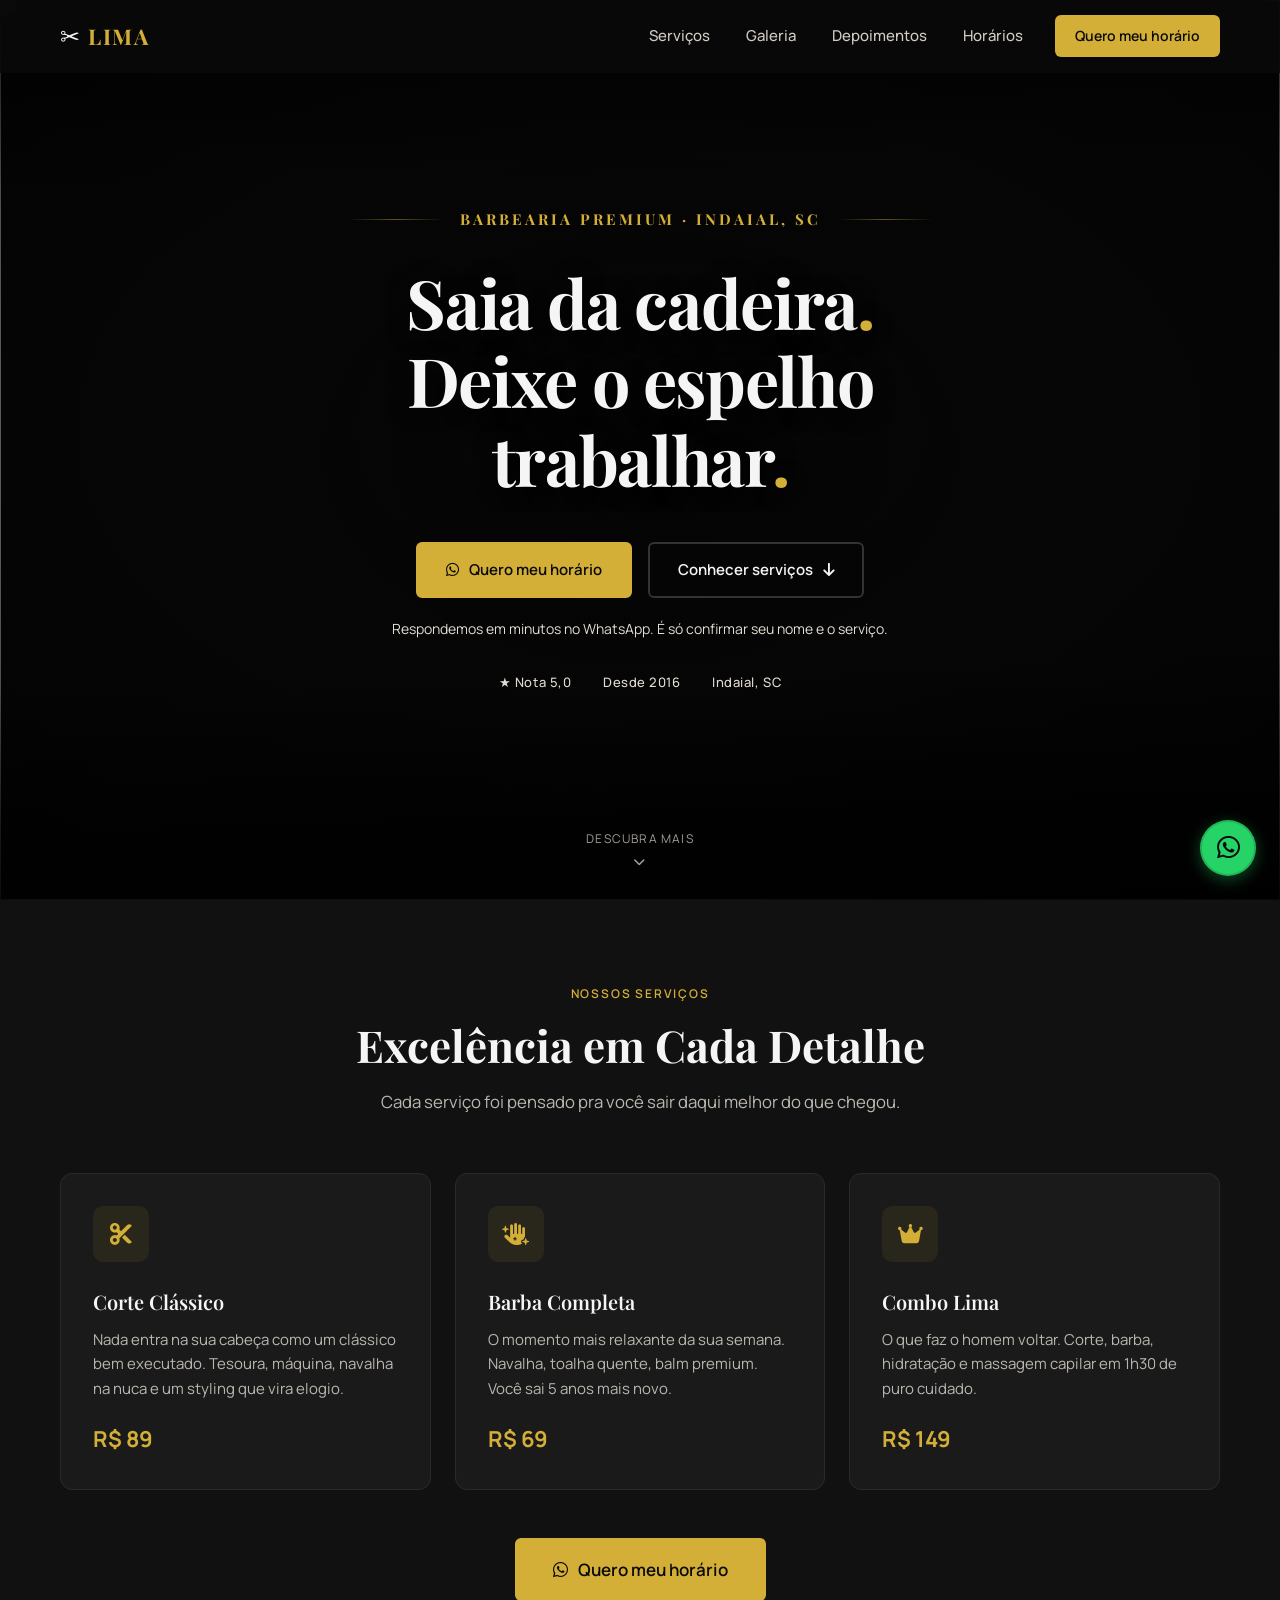
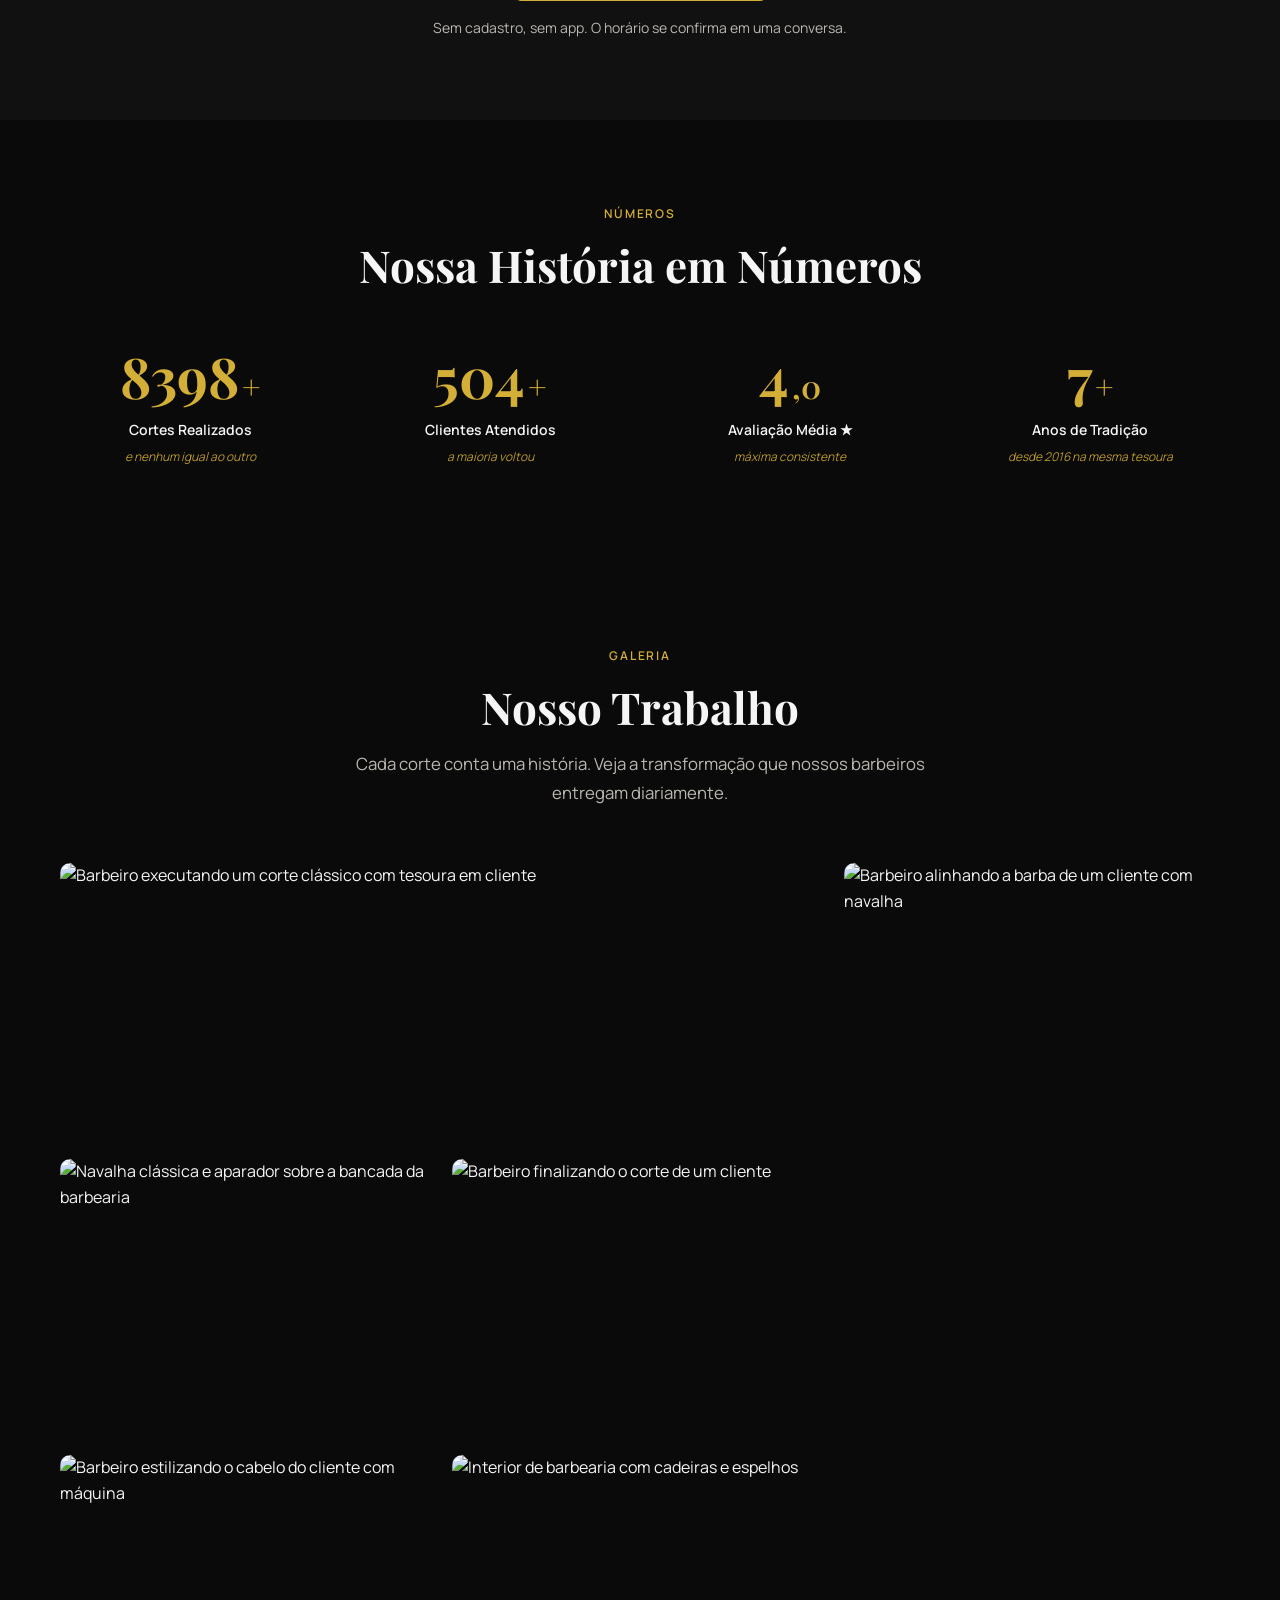
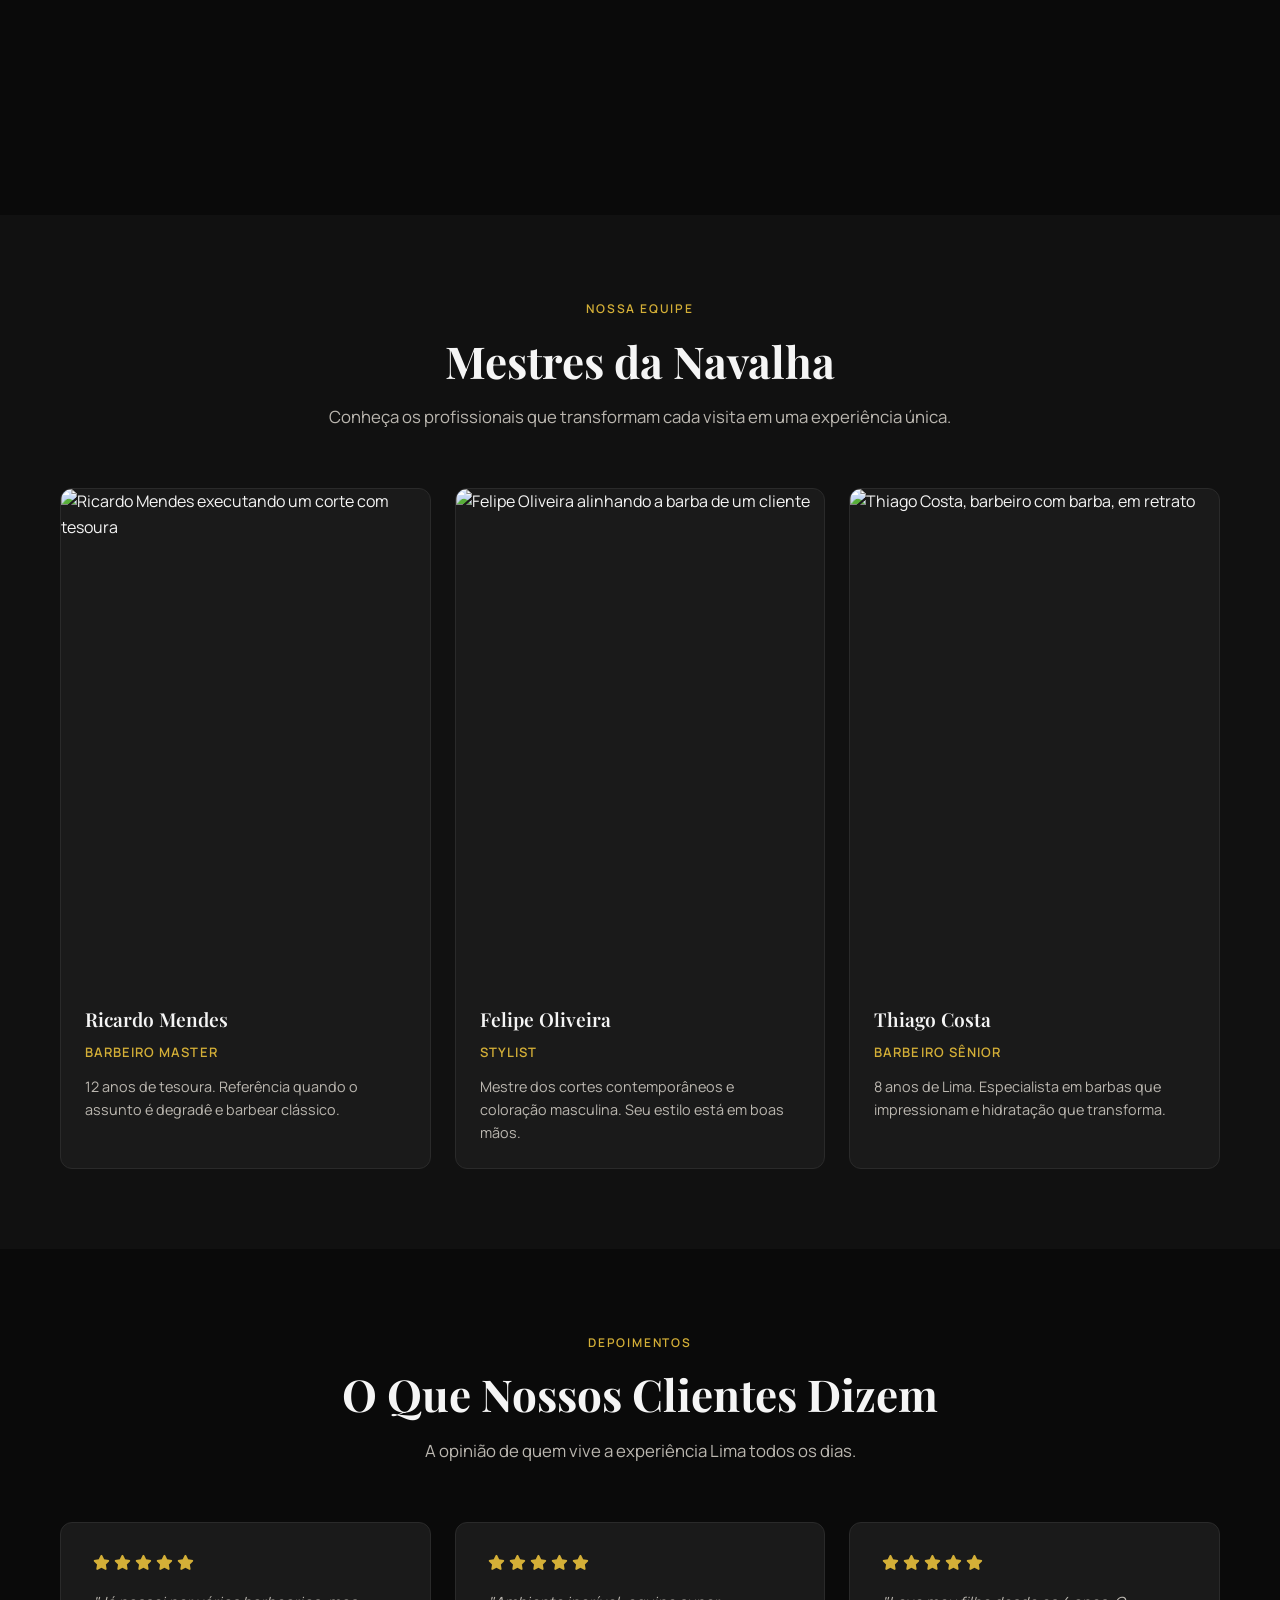
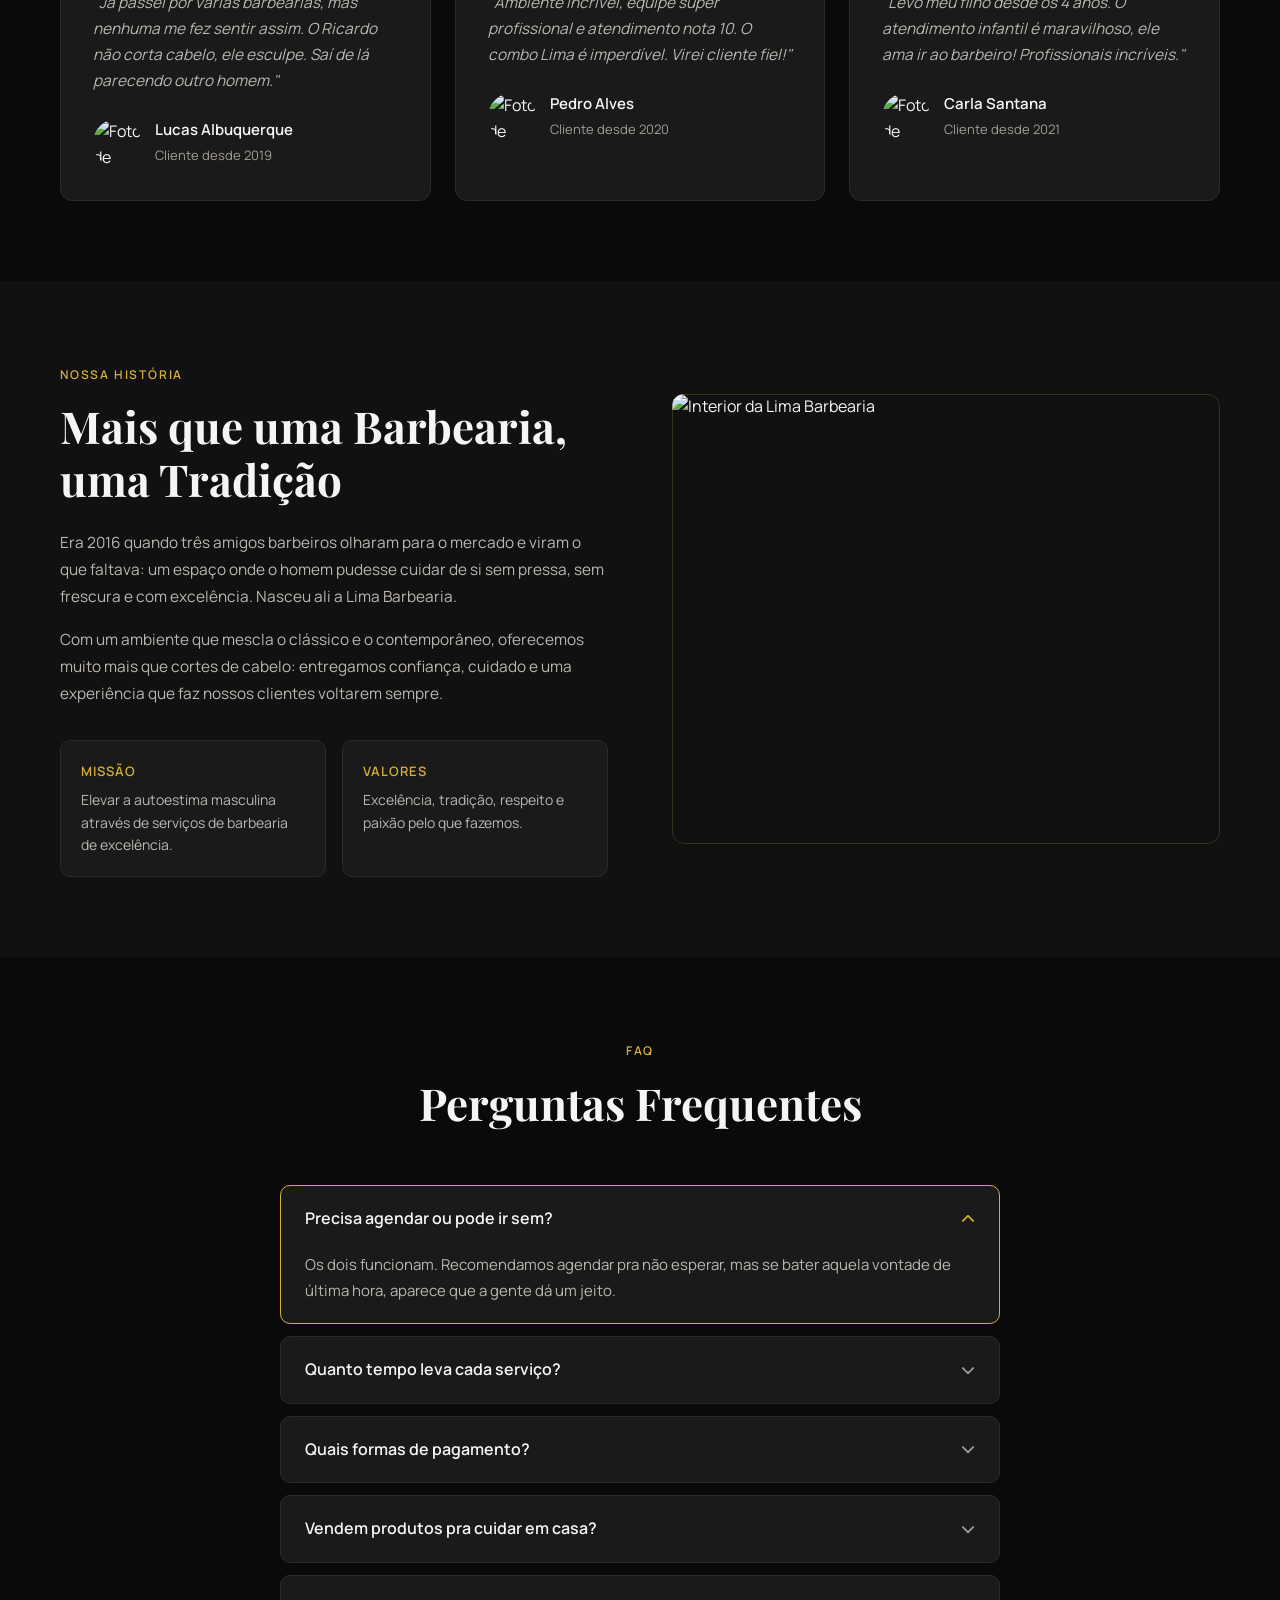
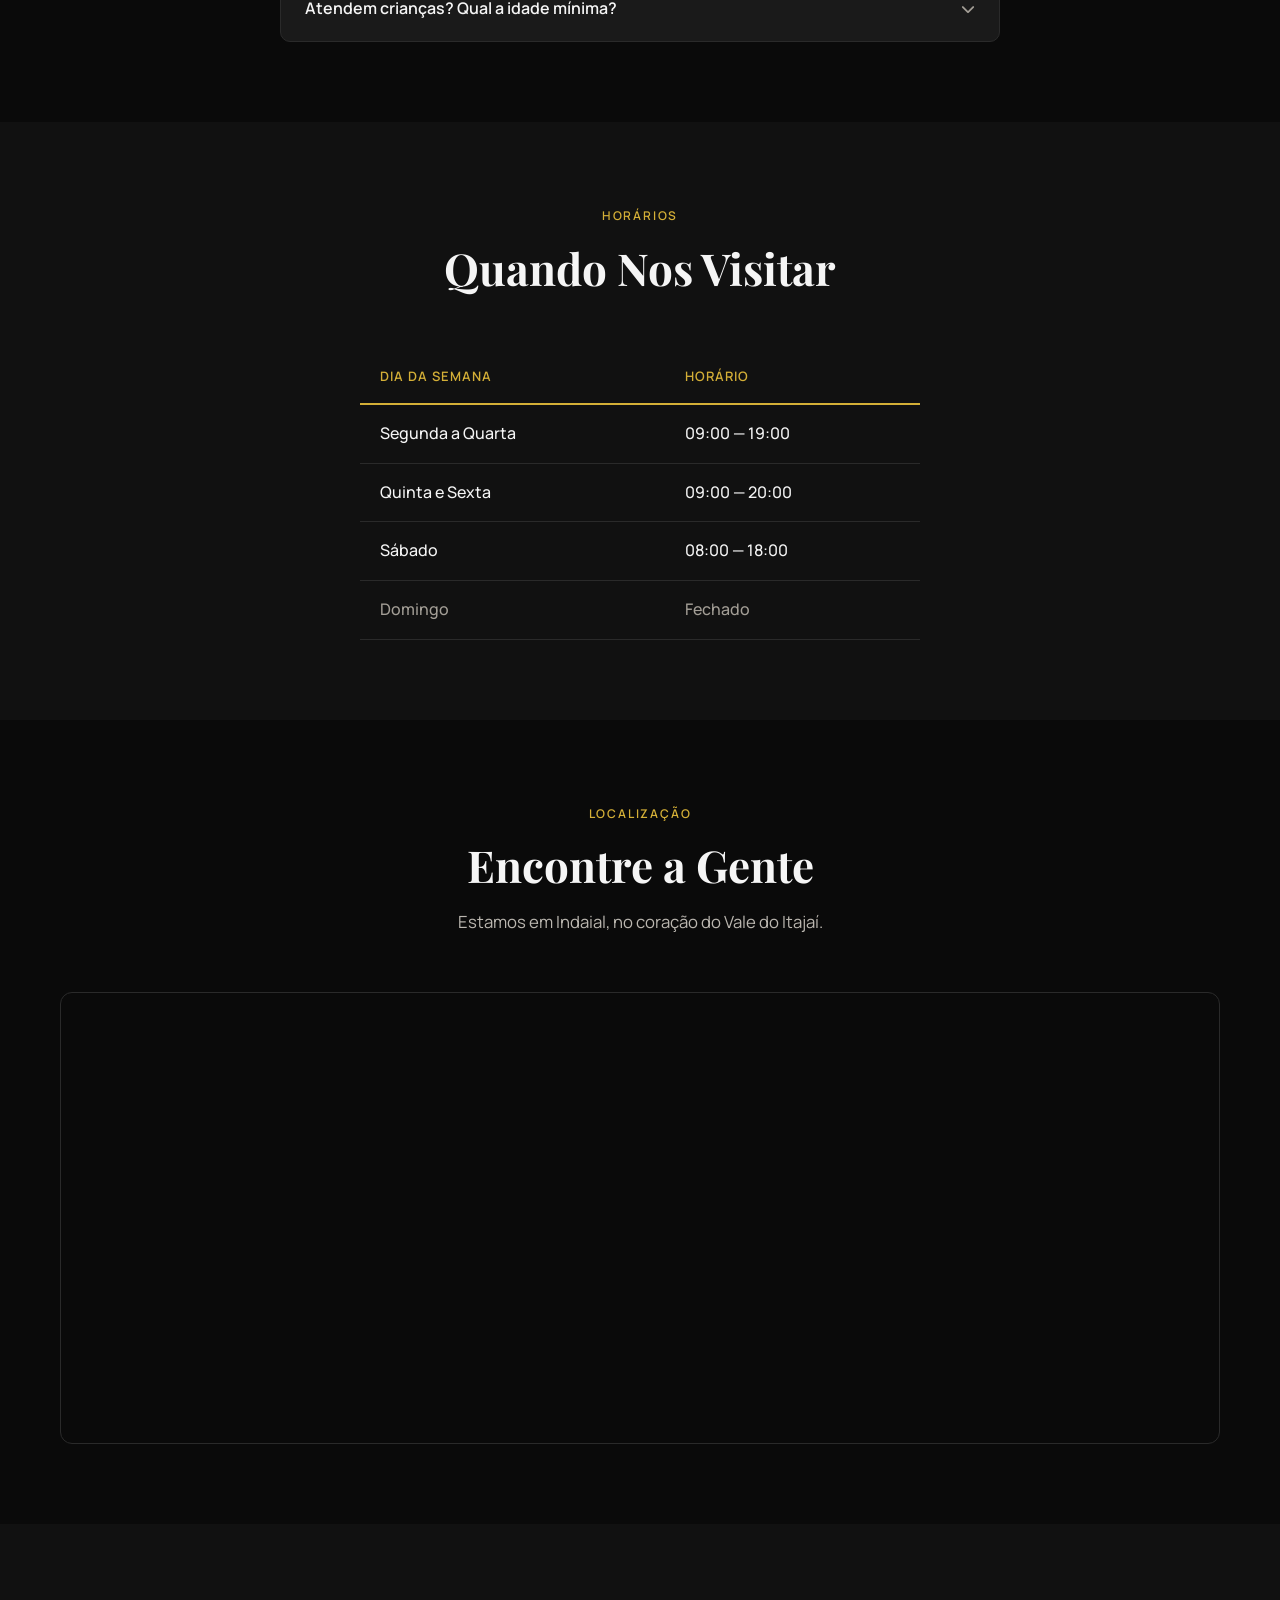
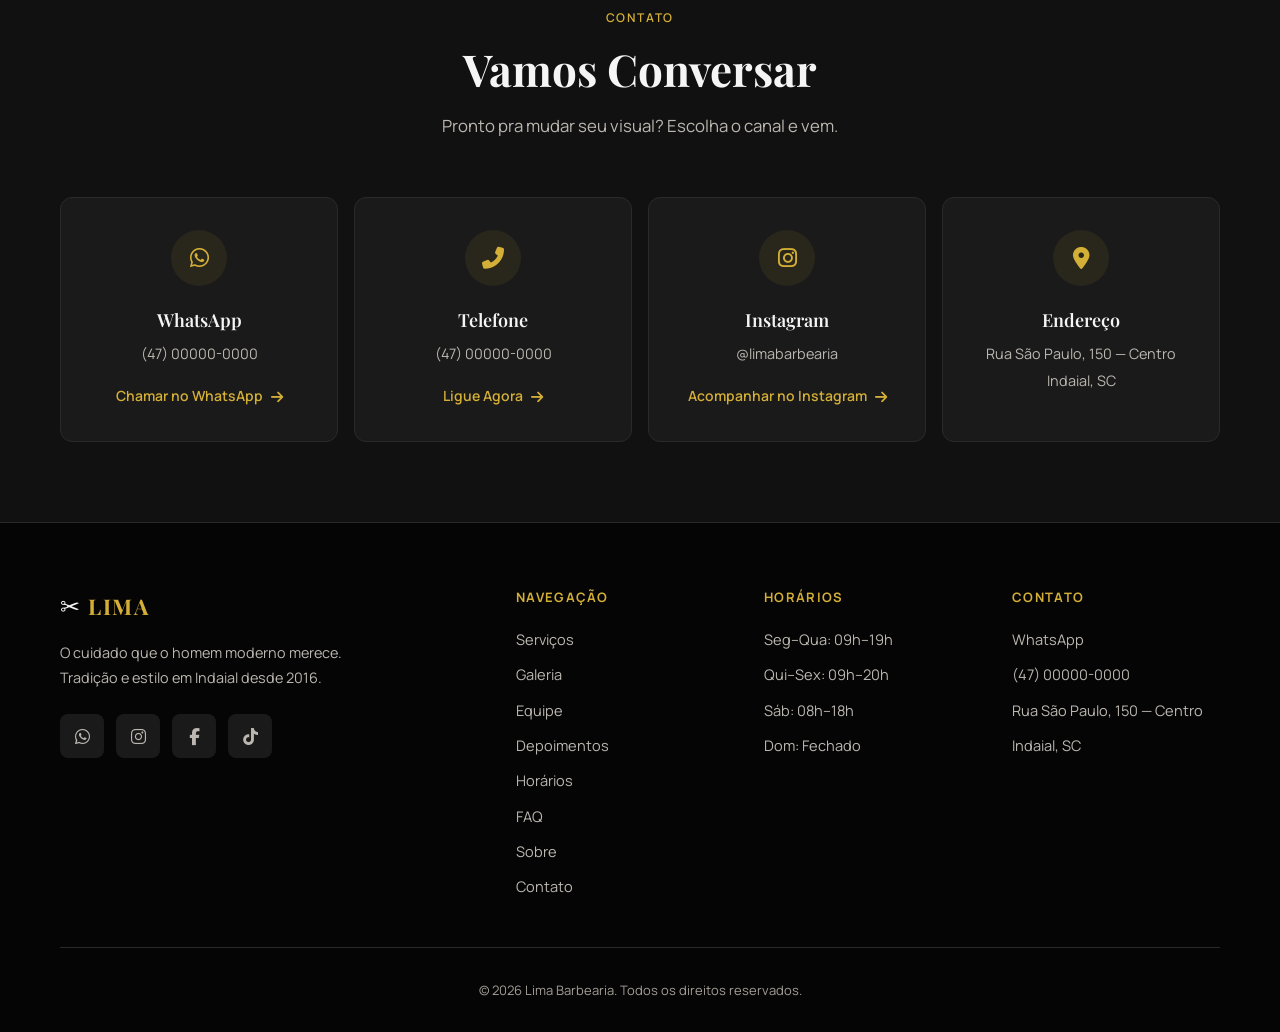
==== commit 16f7e6af: "Improve hero contrast and responsive layout" ====
--- a/index.html
+++ b/index.html
@@ -33,6 +33,8 @@
   <link rel="stylesheet" href="https://cdnjs.cloudflare.com/ajax/libs/font-awesome/6.5.1/css/all.min.css">
 
   <link rel="stylesheet" href="css/style.css">
+
+  <script>document.documentElement.classList.add('js');</script>
 
   <noscript>
     <style>
--- a/css/style.css
+++ b/css/style.css
@@ -9,8 +9,8 @@
   --color-bg-card: #1a1a1a;
   --color-bg-elevated: #222222;
   --color-text: #f5f5f5;
-  --color-text-secondary: #999999;
-  --color-text-muted: #8a8a8a;
+  --color-text-secondary: #bbb7b0;
+  --color-text-muted: #a39e96;
   --color-gold: #d4af37;
   --color-gold-light: #e8c54a;
   --color-gold-dark: #b8962e;
@@ -324,7 +324,7 @@
   padding: 0.75rem 1rem;
   font-size: 1.0625rem;
   font-weight: 500;
-  color: var(--color-text-secondary);
+  color: #d0cbc3;
   border-radius: 6px;
   transition: color var(--transition-fast),
               background var(--transition-fast);
@@ -409,10 +409,10 @@
   inset: 0;
   background:
     radial-gradient(
-      ellipse 60% 45% at 50% 42%,
-      rgba(212, 175, 55, 0.10) 0%,
-      rgba(212, 175, 55, 0.03) 40%,
-      transparent 70%
+      ellipse 62% 52% at 50% 45%,
+      rgba(0, 0, 0, 0.30) 0%,
+      rgba(0, 0, 0, 0.12) 48%,
+      transparent 76%
     ),
     radial-gradient(
       ellipse 100% 85% at 50% 48%,
@@ -451,6 +451,16 @@
   text-align: center;
   padding: 2rem var(--container-padding);
   max-width: 800px;
+  isolation: isolate;
+}
+
+.hero__content::before {
+  content: '';
+  position: absolute;
+  inset: -2rem -3rem;
+  z-index: -1;
+  background: radial-gradient(ellipse at center, rgba(0, 0, 0, 0.38), transparent 68%);
+  pointer-events: none;
 }
 
 .hero__eyebrow {
@@ -459,9 +469,9 @@
   justify-content: center;
   gap: 1rem;
   font-family: var(--font-heading);
-  font-size: clamp(1.5rem, 4vw, 2.25rem);
+  font-size: clamp(0.75rem, 1.25vw, 0.9375rem);
   font-weight: 700;
-  letter-spacing: 0.28em;
+  letter-spacing: 0.2em;
   text-transform: uppercase;
   color: var(--color-gold);
   margin-bottom: 2rem;
@@ -486,6 +496,7 @@
   line-height: 1.15;
   margin-bottom: 2.75rem;
   letter-spacing: -0.02em;
+  text-shadow: 0 3px 20px rgba(0, 0, 0, 0.72);
 }
 
 .hero__title-highlight {
@@ -502,7 +513,7 @@
 
 .hero__cta-note {
   font-size: 0.875rem;
-  color: var(--color-text-secondary);
+  color: #e2ddd4;
   text-align: center;
   margin-bottom: 2rem;
 }
@@ -517,7 +528,7 @@
 }
 
 .hero__metrics-item {
-  color: var(--color-text-secondary);
+  color: #e2ddd4;
   font-weight: 500;
 }
 
@@ -1515,14 +1526,14 @@
 }
 
 /* ---- Scroll Animations ---- */
-[data-reveal] {
+html.js [data-reveal] {
   opacity: 0;
   transform: translateY(30px);
   transition: opacity 0.7s cubic-bezier(0.25, 0.46, 0.45, 0.94),
               transform 0.7s cubic-bezier(0.25, 0.46, 0.45, 0.94);
 }
 
-[data-reveal].revealed {
+html.js [data-reveal].revealed {
   opacity: 1;
   transform: translateY(0);
 }
@@ -1533,6 +1544,49 @@
     --section-spacing: 3.5rem;
     --container-padding: 1rem;
   }
+
+  .hero__content {
+    padding-top: 4.5rem;
+  }
+
+  .hero__content::before {
+    inset: -1.5rem -1rem;
+  }
+
+  .hero__eyebrow {
+    display: block;
+    font-size: 0.625rem;
+    letter-spacing: 0.12em;
+    margin-bottom: 1.25rem;
+  }
+
+  .hero__eyebrow-line {
+    display: none;
+  }
+
+  .hero__title {
+    font-size: clamp(2rem, 10vw, 2.6rem);
+    margin-bottom: 2rem;
+  }
+
+  .hero__actions {
+    flex-direction: column;
+    align-items: stretch;
+  }
+
+  .hero__actions .btn {
+    justify-content: center;
+  }
+
+  .hero__metrics {
+    gap: 0.4rem 1rem;
+  }
+}
+
+@media (max-height: 700px) {
+  .hero__scroll {
+    display: none;
+  }
 }
 
 @media (min-width: 1400px) {
